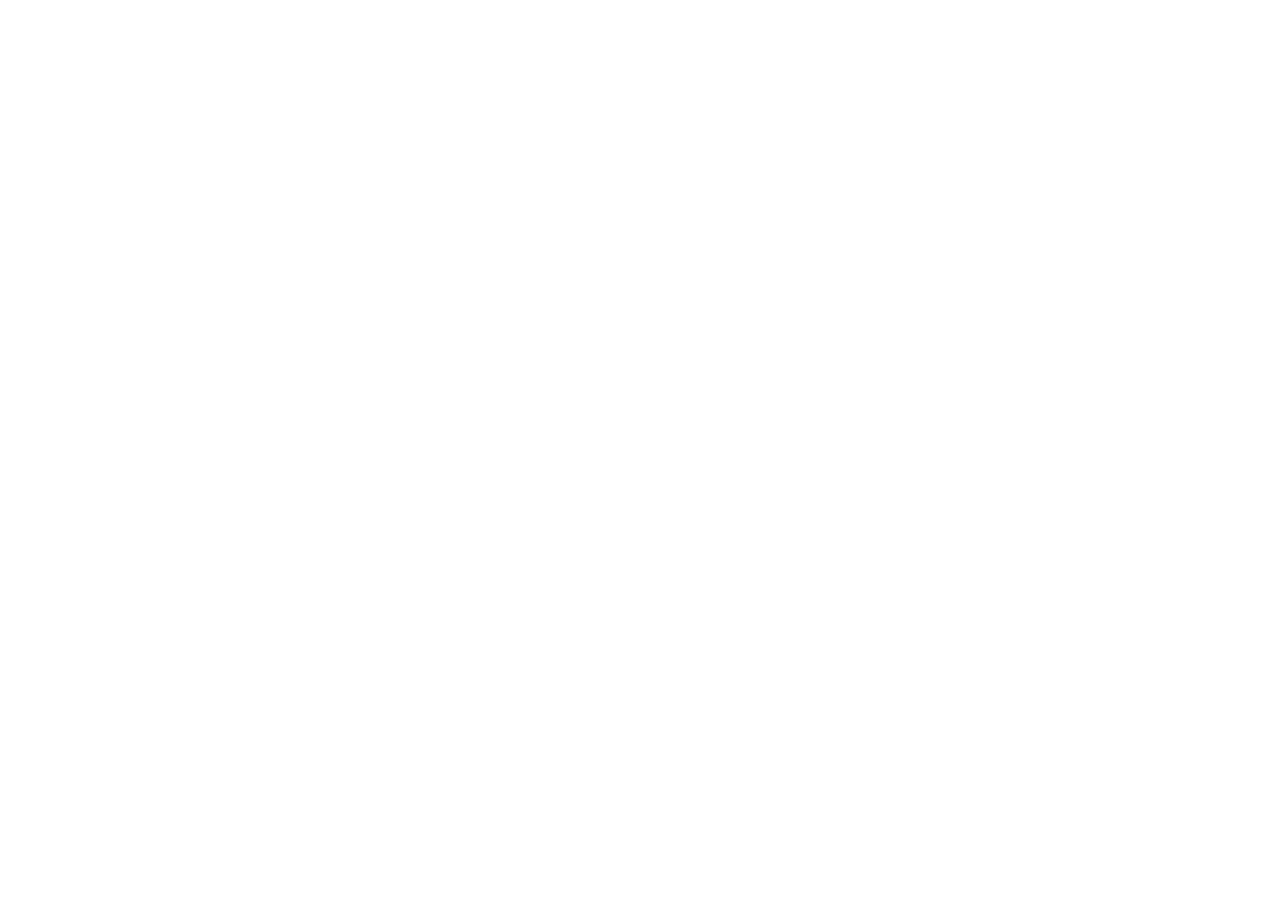
==== test/index.html @ 3d01b083 "Add Vue3" ====
<!DOCTYPE html>
<html lang="en">
  <head>
    <meta charset="UTF-8">
    <link rel="icon" href="/favicon.ico">
    <meta name="viewport" content="width=device-width, initial-scale=1.0">
    <title>Vite App</title>
    <script type="module" crossorigin src="/assets/index-cd1acc06.js"></script>
    <link rel="stylesheet" href="/assets/index-efcb3133.css">
  </head>
  <body>
    <div id="app"></div>
    
  </body>
</html>
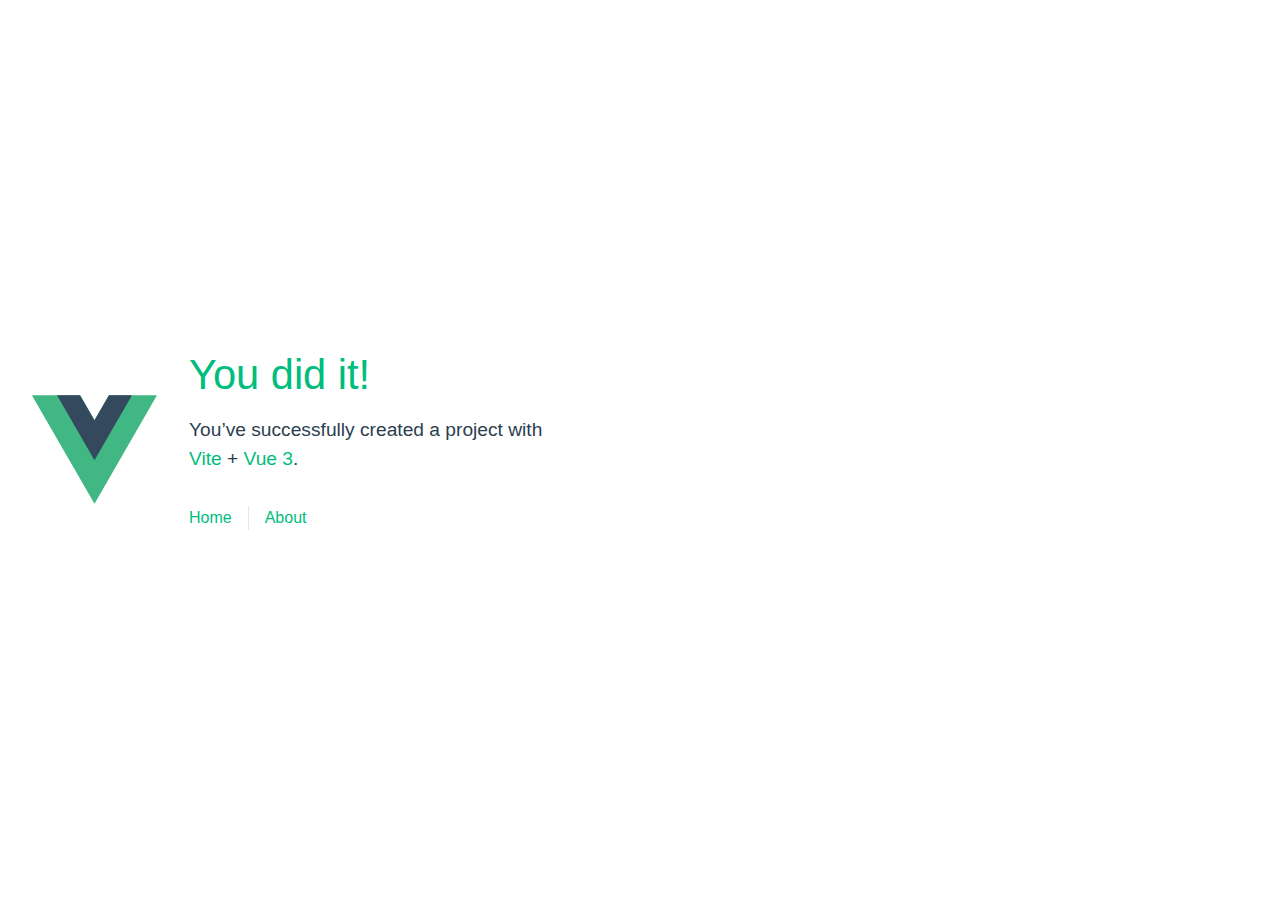
==== commit 59f89bb9: "Update" ====
--- a/test/index.html
+++ b/test/index.html
@@ -2,11 +2,11 @@
 <html lang="en">
   <head>
     <meta charset="UTF-8">
-    <link rel="icon" href="/favicon.ico">
+    <link rel="icon" href="./favicon.ico">
     <meta name="viewport" content="width=device-width, initial-scale=1.0">
     <title>Vite App</title>
-    <script type="module" crossorigin src="/assets/index-cd1acc06.js"></script>
-    <link rel="stylesheet" href="/assets/index-efcb3133.css">
+    <script type="module" crossorigin src="./assets/index-65cb8e33.js"></script>
+    <link rel="stylesheet" href="./assets/index-efcb3133.css">
   </head>
   <body>
     <div id="app"></div>
--- a/test/assets/index-efcb3133.css
+++ b/test/assets/index-efcb3133.css
@@ -0,0 +1 @@
+:root{--vt-c-white: #ffffff;--vt-c-white-soft: #f8f8f8;--vt-c-white-mute: #f2f2f2;--vt-c-black: #181818;--vt-c-black-soft: #222222;--vt-c-black-mute: #282828;--vt-c-indigo: #2c3e50;--vt-c-divider-light-1: rgba(60, 60, 60, .29);--vt-c-divider-light-2: rgba(60, 60, 60, .12);--vt-c-divider-dark-1: rgba(84, 84, 84, .65);--vt-c-divider-dark-2: rgba(84, 84, 84, .48);--vt-c-text-light-1: var(--vt-c-indigo);--vt-c-text-light-2: rgba(60, 60, 60, .66);--vt-c-text-dark-1: var(--vt-c-white);--vt-c-text-dark-2: rgba(235, 235, 235, .64)}:root{--color-background: var(--vt-c-white);--color-background-soft: var(--vt-c-white-soft);--color-background-mute: var(--vt-c-white-mute);--color-border: var(--vt-c-divider-light-2);--color-border-hover: var(--vt-c-divider-light-1);--color-heading: var(--vt-c-text-light-1);--color-text: var(--vt-c-text-light-1);--section-gap: 160px}@media (prefers-color-scheme: dark){:root{--color-background: var(--vt-c-black);--color-background-soft: var(--vt-c-black-soft);--color-background-mute: var(--vt-c-black-mute);--color-border: var(--vt-c-divider-dark-2);--color-border-hover: var(--vt-c-divider-dark-1);--color-heading: var(--vt-c-text-dark-1);--color-text: var(--vt-c-text-dark-2)}}*,*:before,*:after{box-sizing:border-box;margin:0;font-weight:400}body{min-height:100vh;color:var(--color-text);background:var(--color-background);transition:color .5s,background-color .5s;line-height:1.6;font-family:Inter,-apple-system,BlinkMacSystemFont,Segoe UI,Roboto,Oxygen,Ubuntu,Cantarell,Fira Sans,Droid Sans,Helvetica Neue,sans-serif;font-size:15px;text-rendering:optimizeLegibility;-webkit-font-smoothing:antialiased;-moz-osx-font-smoothing:grayscale}#app{max-width:1280px;margin:0 auto;padding:2rem;font-weight:400}a,.green{text-decoration:none;color:#00bd7e;transition:.4s}@media (hover: hover){a:hover{background-color:#00bd7e33}}@media (min-width: 1024px){body{display:flex;place-items:center}#app{display:grid;grid-template-columns:1fr 1fr;padding:0 2rem}}h1[data-v-531db362]{font-weight:500;font-size:2.6rem;position:relative;top:-10px}h3[data-v-531db362]{font-size:1.2rem}.greetings h1[data-v-531db362],.greetings h3[data-v-531db362]{text-align:center}@media (min-width: 1024px){.greetings h1[data-v-531db362],.greetings h3[data-v-531db362]{text-align:left}}header[data-v-fc484609]{line-height:1.5;max-height:100vh}.logo[data-v-fc484609]{display:block;margin:0 auto 2rem}nav[data-v-fc484609]{width:100%;font-size:12px;text-align:center;margin-top:2rem}nav a.router-link-exact-active[data-v-fc484609]{color:var(--color-text)}nav a.router-link-exact-active[data-v-fc484609]:hover{background-color:transparent}nav a[data-v-fc484609]{display:inline-block;padding:0 1rem;border-left:1px solid var(--color-border)}nav a[data-v-fc484609]:first-of-type{border:0}@media (min-width: 1024px){header[data-v-fc484609]{display:flex;place-items:center;padding-right:calc(var(--section-gap) / 2)}.logo[data-v-fc484609]{margin:0 2rem 0 0}header .wrapper[data-v-fc484609]{display:flex;place-items:flex-start;flex-wrap:wrap}nav[data-v-fc484609]{text-align:left;margin-left:-1rem;font-size:1rem;padding:1rem 0;margin-top:1rem}}.item[data-v-40a5c0e5]{margin-top:2rem;display:flex;position:relative}.details[data-v-40a5c0e5]{flex:1;margin-left:1rem}i[data-v-40a5c0e5]{display:flex;place-items:center;place-content:center;width:32px;height:32px;color:var(--color-text)}h3[data-v-40a5c0e5]{font-size:1.2rem;font-weight:500;margin-bottom:.4rem;color:var(--color-heading)}@media (min-width: 1024px){.item[data-v-40a5c0e5]{margin-top:0;padding:.4rem 0 1rem calc(var(--section-gap) / 2)}i[data-v-40a5c0e5]{top:calc(50% - 25px);left:-26px;position:absolute;border:1px solid var(--color-border);background:var(--color-background);border-radius:8px;width:50px;height:50px}.item[data-v-40a5c0e5]:before{content:" ";border-left:1px solid var(--color-border);position:absolute;left:0;bottom:calc(50% + 25px);height:calc(50% - 25px)}.item[data-v-40a5c0e5]:after{content:" ";border-left:1px solid var(--color-border);position:absolute;left:0;top:calc(50% + 25px);height:calc(50% - 25px)}.item[data-v-40a5c0e5]:first-of-type:before{display:none}.item[data-v-40a5c0e5]:last-of-type:after{display:none}}
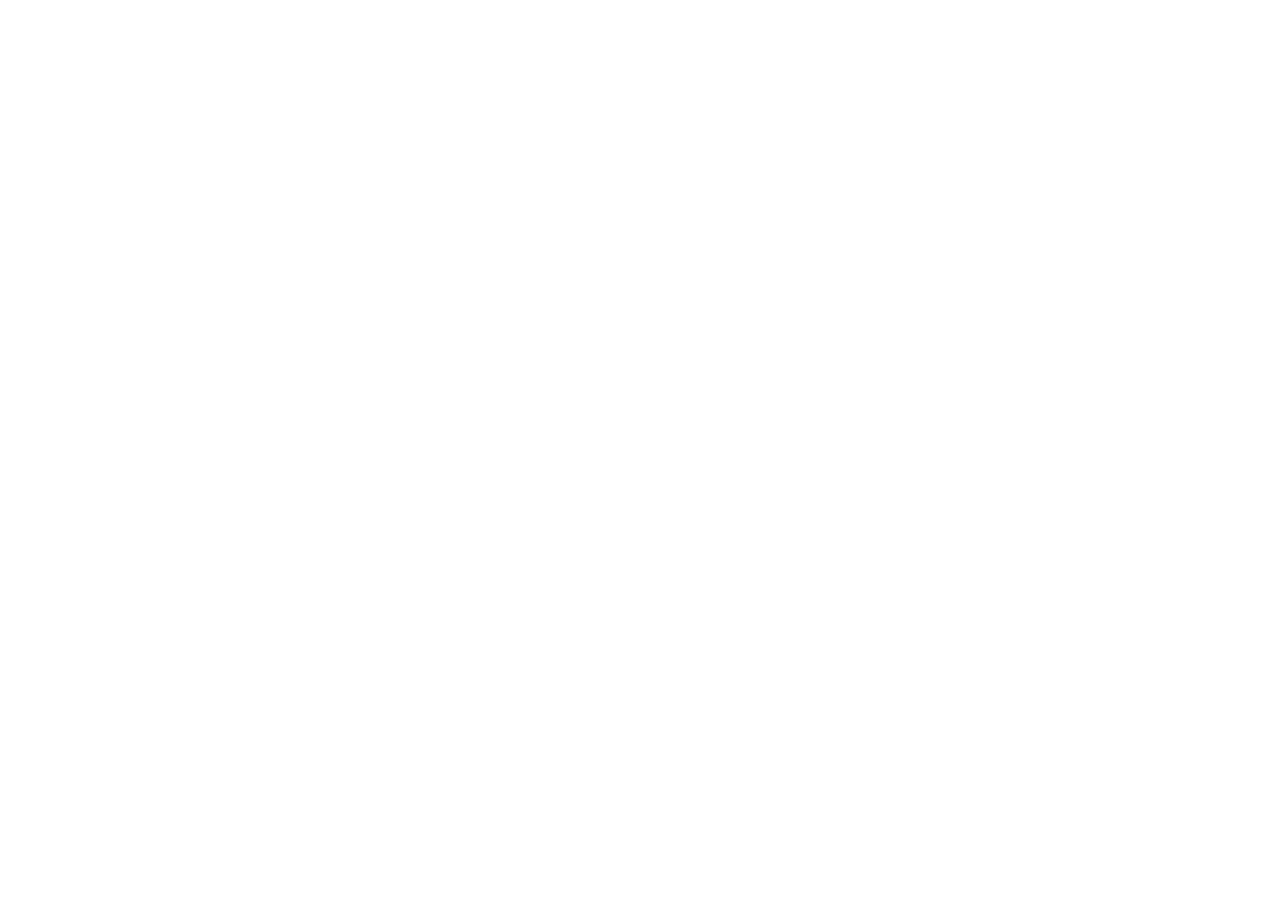
==== commit 100a339c: "update" ====
--- a/test/index.html
+++ b/test/index.html
@@ -2,11 +2,11 @@
 <html lang="en">
   <head>
     <meta charset="UTF-8">
-    <link rel="icon" href="./favicon.ico">
+    <link rel="icon" href="/terry0117.github.io/favicon.ico">
     <meta name="viewport" content="width=device-width, initial-scale=1.0">
     <title>Vite App</title>
-    <script type="module" crossorigin src="./assets/index-65cb8e33.js"></script>
-    <link rel="stylesheet" href="./assets/index-efcb3133.css">
+    <script type="module" crossorigin src="/terry0117.github.io/assets/index-e98ac919.js"></script>
+    <link rel="stylesheet" href="/terry0117.github.io/assets/index-efcb3133.css">
   </head>
   <body>
     <div id="app"></div>
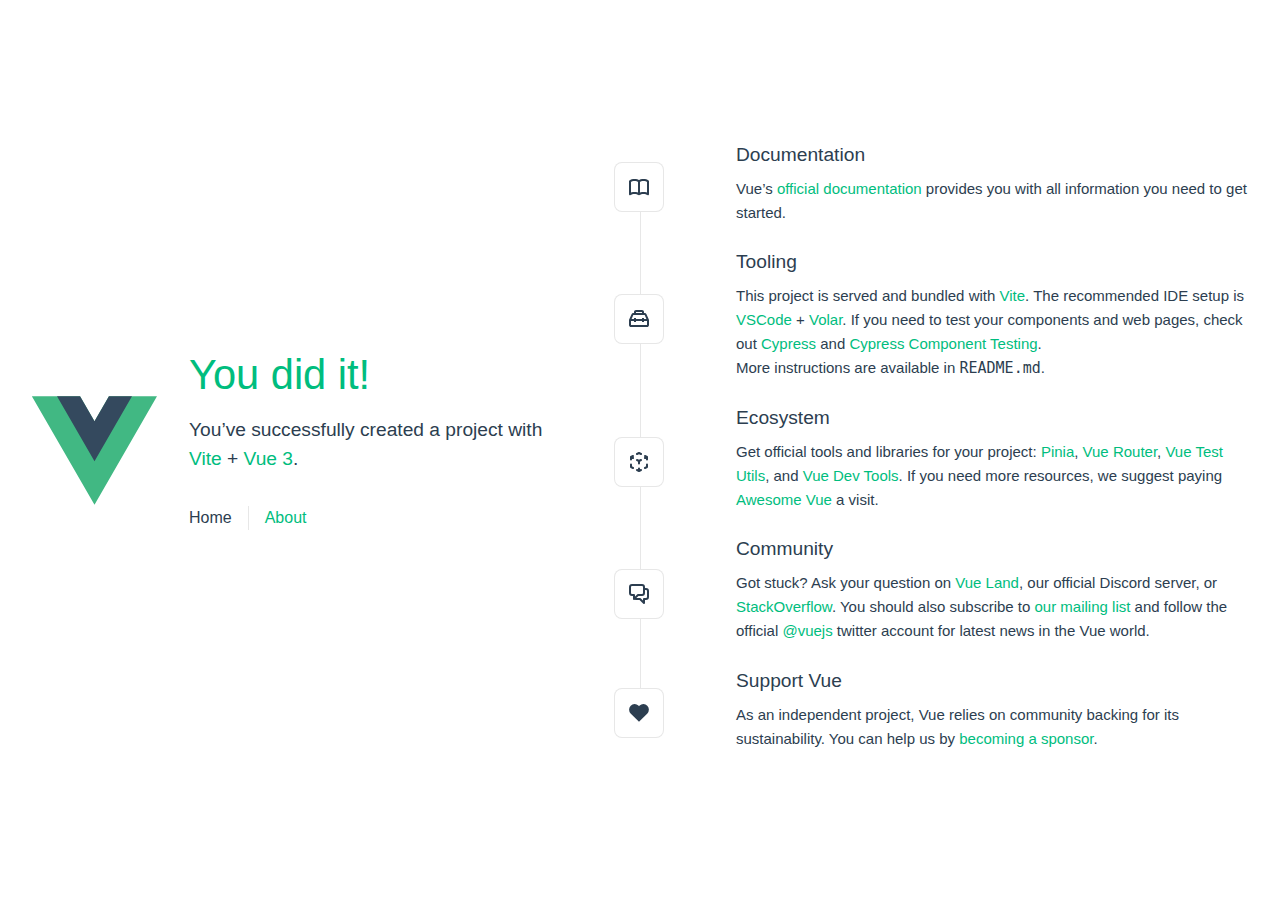
==== commit 4e7032b5: "update" ====
--- a/test/index.html
+++ b/test/index.html
@@ -2,11 +2,11 @@
 <html lang="en">
   <head>
     <meta charset="UTF-8">
-    <link rel="icon" href="/terry0117.github.io/favicon.ico">
+    <link rel="icon" href="./favicon.ico">
     <meta name="viewport" content="width=device-width, initial-scale=1.0">
     <title>Vite App</title>
-    <script type="module" crossorigin src="/terry0117.github.io/assets/index-e98ac919.js"></script>
-    <link rel="stylesheet" href="/terry0117.github.io/assets/index-efcb3133.css">
+    <script type="module" crossorigin src="./assets/index-6b67d413.js"></script>
+    <link rel="stylesheet" href="./assets/index-efcb3133.css">
   </head>
   <body>
     <div id="app"></div>
--- a/test/assets/index-efcb3133.css
+++ b/test/assets/index-efcb3133.css
@@ -0,0 +1 @@
+:root{--vt-c-white: #ffffff;--vt-c-white-soft: #f8f8f8;--vt-c-white-mute: #f2f2f2;--vt-c-black: #181818;--vt-c-black-soft: #222222;--vt-c-black-mute: #282828;--vt-c-indigo: #2c3e50;--vt-c-divider-light-1: rgba(60, 60, 60, .29);--vt-c-divider-light-2: rgba(60, 60, 60, .12);--vt-c-divider-dark-1: rgba(84, 84, 84, .65);--vt-c-divider-dark-2: rgba(84, 84, 84, .48);--vt-c-text-light-1: var(--vt-c-indigo);--vt-c-text-light-2: rgba(60, 60, 60, .66);--vt-c-text-dark-1: var(--vt-c-white);--vt-c-text-dark-2: rgba(235, 235, 235, .64)}:root{--color-background: var(--vt-c-white);--color-background-soft: var(--vt-c-white-soft);--color-background-mute: var(--vt-c-white-mute);--color-border: var(--vt-c-divider-light-2);--color-border-hover: var(--vt-c-divider-light-1);--color-heading: var(--vt-c-text-light-1);--color-text: var(--vt-c-text-light-1);--section-gap: 160px}@media (prefers-color-scheme: dark){:root{--color-background: var(--vt-c-black);--color-background-soft: var(--vt-c-black-soft);--color-background-mute: var(--vt-c-black-mute);--color-border: var(--vt-c-divider-dark-2);--color-border-hover: var(--vt-c-divider-dark-1);--color-heading: var(--vt-c-text-dark-1);--color-text: var(--vt-c-text-dark-2)}}*,*:before,*:after{box-sizing:border-box;margin:0;font-weight:400}body{min-height:100vh;color:var(--color-text);background:var(--color-background);transition:color .5s,background-color .5s;line-height:1.6;font-family:Inter,-apple-system,BlinkMacSystemFont,Segoe UI,Roboto,Oxygen,Ubuntu,Cantarell,Fira Sans,Droid Sans,Helvetica Neue,sans-serif;font-size:15px;text-rendering:optimizeLegibility;-webkit-font-smoothing:antialiased;-moz-osx-font-smoothing:grayscale}#app{max-width:1280px;margin:0 auto;padding:2rem;font-weight:400}a,.green{text-decoration:none;color:#00bd7e;transition:.4s}@media (hover: hover){a:hover{background-color:#00bd7e33}}@media (min-width: 1024px){body{display:flex;place-items:center}#app{display:grid;grid-template-columns:1fr 1fr;padding:0 2rem}}h1[data-v-531db362]{font-weight:500;font-size:2.6rem;position:relative;top:-10px}h3[data-v-531db362]{font-size:1.2rem}.greetings h1[data-v-531db362],.greetings h3[data-v-531db362]{text-align:center}@media (min-width: 1024px){.greetings h1[data-v-531db362],.greetings h3[data-v-531db362]{text-align:left}}header[data-v-fc484609]{line-height:1.5;max-height:100vh}.logo[data-v-fc484609]{display:block;margin:0 auto 2rem}nav[data-v-fc484609]{width:100%;font-size:12px;text-align:center;margin-top:2rem}nav a.router-link-exact-active[data-v-fc484609]{color:var(--color-text)}nav a.router-link-exact-active[data-v-fc484609]:hover{background-color:transparent}nav a[data-v-fc484609]{display:inline-block;padding:0 1rem;border-left:1px solid var(--color-border)}nav a[data-v-fc484609]:first-of-type{border:0}@media (min-width: 1024px){header[data-v-fc484609]{display:flex;place-items:center;padding-right:calc(var(--section-gap) / 2)}.logo[data-v-fc484609]{margin:0 2rem 0 0}header .wrapper[data-v-fc484609]{display:flex;place-items:flex-start;flex-wrap:wrap}nav[data-v-fc484609]{text-align:left;margin-left:-1rem;font-size:1rem;padding:1rem 0;margin-top:1rem}}.item[data-v-40a5c0e5]{margin-top:2rem;display:flex;position:relative}.details[data-v-40a5c0e5]{flex:1;margin-left:1rem}i[data-v-40a5c0e5]{display:flex;place-items:center;place-content:center;width:32px;height:32px;color:var(--color-text)}h3[data-v-40a5c0e5]{font-size:1.2rem;font-weight:500;margin-bottom:.4rem;color:var(--color-heading)}@media (min-width: 1024px){.item[data-v-40a5c0e5]{margin-top:0;padding:.4rem 0 1rem calc(var(--section-gap) / 2)}i[data-v-40a5c0e5]{top:calc(50% - 25px);left:-26px;position:absolute;border:1px solid var(--color-border);background:var(--color-background);border-radius:8px;width:50px;height:50px}.item[data-v-40a5c0e5]:before{content:" ";border-left:1px solid var(--color-border);position:absolute;left:0;bottom:calc(50% + 25px);height:calc(50% - 25px)}.item[data-v-40a5c0e5]:after{content:" ";border-left:1px solid var(--color-border);position:absolute;left:0;top:calc(50% + 25px);height:calc(50% - 25px)}.item[data-v-40a5c0e5]:first-of-type:before{display:none}.item[data-v-40a5c0e5]:last-of-type:after{display:none}}
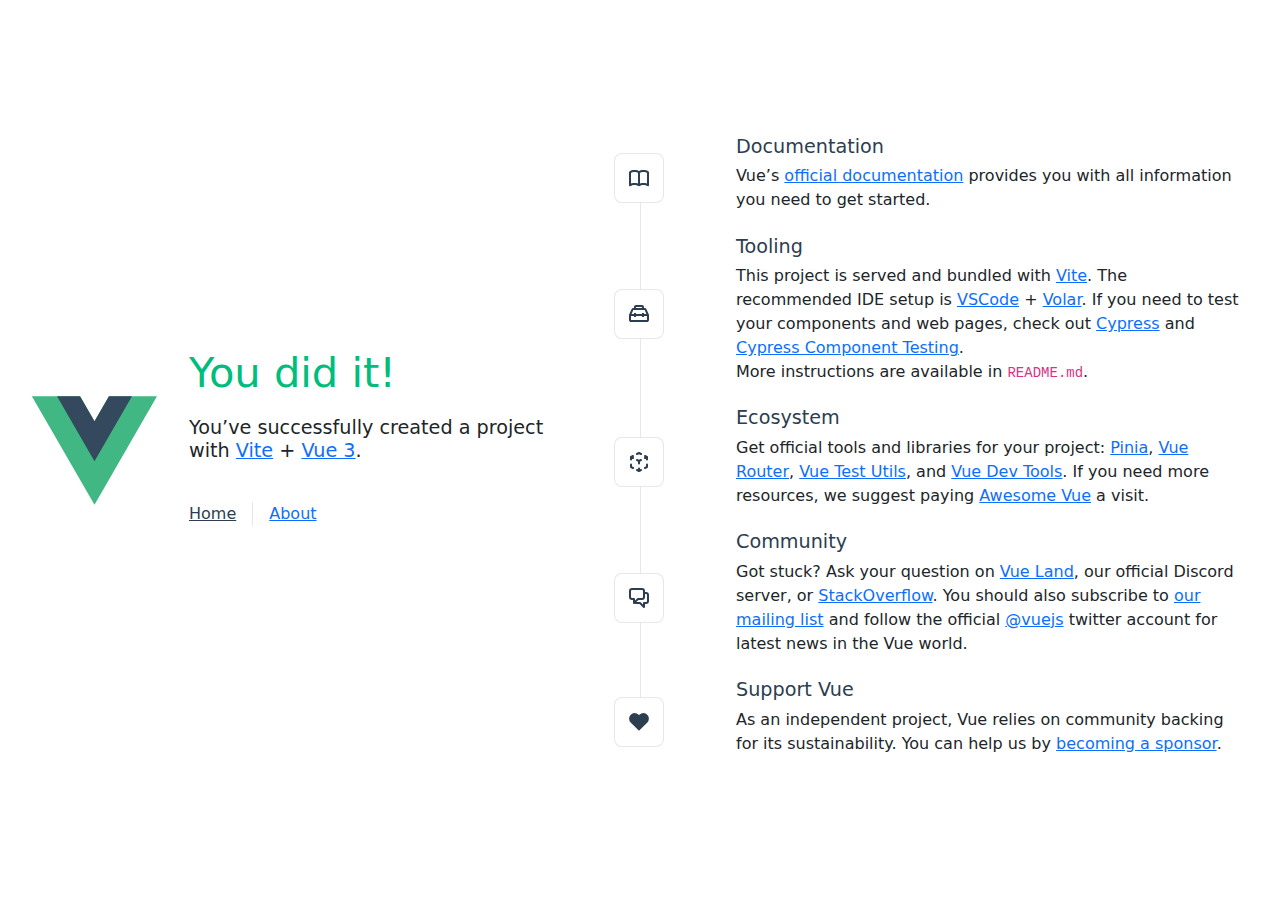
==== commit eb9d2efe: "Update" ====
--- a/test/index.html
+++ b/test/index.html
@@ -5,8 +5,8 @@
     <link rel="icon" href="./favicon.ico">
     <meta name="viewport" content="width=device-width, initial-scale=1.0">
     <title>Vite App</title>
-    <script type="module" crossorigin src="./assets/index-6b67d413.js"></script>
-    <link rel="stylesheet" href="./assets/index-efcb3133.css">
+    <script type="module" crossorigin src="./assets/index-20b53607.js"></script>
+    <link rel="stylesheet" href="./assets/index-6a16c5bd.css">
   </head>
   <body>
     <div id="app"></div>
--- a/test/assets/index-6a16c5bd.css
+++ b/test/assets/index-6a16c5bd.css
@@ -0,0 +1,5 @@
+@charset "UTF-8";:root{--vt-c-white: #ffffff;--vt-c-white-soft: #f8f8f8;--vt-c-white-mute: #f2f2f2;--vt-c-black: #181818;--vt-c-black-soft: #222222;--vt-c-black-mute: #282828;--vt-c-indigo: #2c3e50;--vt-c-divider-light-1: rgba(60, 60, 60, .29);--vt-c-divider-light-2: rgba(60, 60, 60, .12);--vt-c-divider-dark-1: rgba(84, 84, 84, .65);--vt-c-divider-dark-2: rgba(84, 84, 84, .48);--vt-c-text-light-1: var(--vt-c-indigo);--vt-c-text-light-2: rgba(60, 60, 60, .66);--vt-c-text-dark-1: var(--vt-c-white);--vt-c-text-dark-2: rgba(235, 235, 235, .64)}:root{--color-background: var(--vt-c-white);--color-background-soft: var(--vt-c-white-soft);--color-background-mute: var(--vt-c-white-mute);--color-border: var(--vt-c-divider-light-2);--color-border-hover: var(--vt-c-divider-light-1);--color-heading: var(--vt-c-text-light-1);--color-text: var(--vt-c-text-light-1);--section-gap: 160px}@media (prefers-color-scheme: dark){:root{--color-background: var(--vt-c-black);--color-background-soft: var(--vt-c-black-soft);--color-background-mute: var(--vt-c-black-mute);--color-border: var(--vt-c-divider-dark-2);--color-border-hover: var(--vt-c-divider-dark-1);--color-heading: var(--vt-c-text-dark-1);--color-text: var(--vt-c-text-dark-2)}}*,*:before,*:after{box-sizing:border-box;margin:0;font-weight:400}body{min-height:100vh;color:var(--color-text);background:var(--color-background);transition:color .5s,background-color .5s;line-height:1.6;font-family:Inter,-apple-system,BlinkMacSystemFont,Segoe UI,Roboto,Oxygen,Ubuntu,Cantarell,Fira Sans,Droid Sans,Helvetica Neue,sans-serif;font-size:15px;text-rendering:optimizeLegibility;-webkit-font-smoothing:antialiased;-moz-osx-font-smoothing:grayscale}#app{max-width:1280px;margin:0 auto;padding:2rem;font-weight:400}a,.green{text-decoration:none;color:#00bd7e;transition:.4s}@media (hover: hover){a:hover{background-color:#00bd7e33}}@media (min-width: 1024px){body{display:flex;place-items:center}#app{display:grid;grid-template-columns:1fr 1fr;padding:0 2rem}}h1[data-v-531db362]{font-weight:500;font-size:2.6rem;position:relative;top:-10px}h3[data-v-531db362]{font-size:1.2rem}.greetings h1[data-v-531db362],.greetings h3[data-v-531db362]{text-align:center}@media (min-width: 1024px){.greetings h1[data-v-531db362],.greetings h3[data-v-531db362]{text-align:left}}header[data-v-fc484609]{line-height:1.5;max-height:100vh}.logo[data-v-fc484609]{display:block;margin:0 auto 2rem}nav[data-v-fc484609]{width:100%;font-size:12px;text-align:center;margin-top:2rem}nav a.router-link-exact-active[data-v-fc484609]{color:var(--color-text)}nav a.router-link-exact-active[data-v-fc484609]:hover{background-color:transparent}nav a[data-v-fc484609]{display:inline-block;padding:0 1rem;border-left:1px solid var(--color-border)}nav a[data-v-fc484609]:first-of-type{border:0}@media (min-width: 1024px){header[data-v-fc484609]{display:flex;place-items:center;padding-right:calc(var(--section-gap) / 2)}.logo[data-v-fc484609]{margin:0 2rem 0 0}header .wrapper[data-v-fc484609]{display:flex;place-items:flex-start;flex-wrap:wrap}nav[data-v-fc484609]{text-align:left;margin-left:-1rem;font-size:1rem;padding:1rem 0;margin-top:1rem}}.item[data-v-40a5c0e5]{margin-top:2rem;display:flex;position:relative}.details[data-v-40a5c0e5]{flex:1;margin-left:1rem}i[data-v-40a5c0e5]{display:flex;place-items:center;place-content:center;width:32px;height:32px;color:var(--color-text)}h3[data-v-40a5c0e5]{font-size:1.2rem;font-weight:500;margin-bottom:.4rem;color:var(--color-heading)}@media (min-width: 1024px){.item[data-v-40a5c0e5]{margin-top:0;padding:.4rem 0 1rem calc(var(--section-gap) / 2)}i[data-v-40a5c0e5]{top:calc(50% - 25px);left:-26px;position:absolute;border:1px solid var(--color-border);background:var(--color-background);border-radius:8px;width:50px;height:50px}.item[data-v-40a5c0e5]:before{content:" ";border-left:1px solid var(--color-border);position:absolute;left:0;bottom:calc(50% + 25px);height:calc(50% - 25px)}.item[data-v-40a5c0e5]:after{content:" ";border-left:1px solid var(--color-border);position:absolute;left:0;top:calc(50% + 25px);height:calc(50% - 25px)}.item[data-v-40a5c0e5]:first-of-type:before{display:none}.item[data-v-40a5c0e5]:last-of-type:after{display:none}}/*!
+ * Bootstrap  v5.3.2 (https://getbootstrap.com/)
+ * Copyright 2011-2023 The Bootstrap Authors
+ * Licensed under MIT (https://github.com/twbs/bootstrap/blob/main/LICENSE)
+ */:root,[data-bs-theme=light]{--bs-blue:#0d6efd;--bs-indigo:#6610f2;--bs-purple:#6f42c1;--bs-pink:#d63384;--bs-red:#dc3545;--bs-orange:#fd7e14;--bs-yellow:#ffc107;--bs-green:#198754;--bs-teal:#20c997;--bs-cyan:#0dcaf0;--bs-black:#000;--bs-white:#fff;--bs-gray:#6c757d;--bs-gray-dark:#343a40;--bs-gray-100:#f8f9fa;--bs-gray-200:#e9ecef;--bs-gray-300:#dee2e6;--bs-gray-400:#ced4da;--bs-gray-500:#adb5bd;--bs-gray-600:#6c757d;--bs-gray-700:#495057;--bs-gray-800:#343a40;--bs-gray-900:#212529;--bs-primary:#0d6efd;--bs-secondary:#6c757d;--bs-success:#198754;--bs-info:#0dcaf0;--bs-warning:#ffc107;--bs-danger:#dc3545;--bs-light:#f8f9fa;--bs-dark:#212529;--bs-primary-rgb:13,110,253;--bs-secondary-rgb:108,117,125;--bs-success-rgb:25,135,84;--bs-info-rgb:13,202,240;--bs-warning-rgb:255,193,7;--bs-danger-rgb:220,53,69;--bs-light-rgb:248,249,250;--bs-dark-rgb:33,37,41;--bs-primary-text-emphasis:#052c65;--bs-secondary-text-emphasis:#2b2f32;--bs-success-text-emphasis:#0a3622;--bs-info-text-emphasis:#055160;--bs-warning-text-emphasis:#664d03;--bs-danger-text-emphasis:#58151c;--bs-light-text-emphasis:#495057;--bs-dark-text-emphasis:#495057;--bs-primary-bg-subtle:#cfe2ff;--bs-secondary-bg-subtle:#e2e3e5;--bs-success-bg-subtle:#d1e7dd;--bs-info-bg-subtle:#cff4fc;--bs-warning-bg-subtle:#fff3cd;--bs-danger-bg-subtle:#f8d7da;--bs-light-bg-subtle:#fcfcfd;--bs-dark-bg-subtle:#ced4da;--bs-primary-border-subtle:#9ec5fe;--bs-secondary-border-subtle:#c4c8cb;--bs-success-border-subtle:#a3cfbb;--bs-info-border-subtle:#9eeaf9;--bs-warning-border-subtle:#ffe69c;--bs-danger-border-subtle:#f1aeb5;--bs-light-border-subtle:#e9ecef;--bs-dark-border-subtle:#adb5bd;--bs-white-rgb:255,255,255;--bs-black-rgb:0,0,0;--bs-font-sans-serif:system-ui,-apple-system,"Segoe UI",Roboto,"Helvetica Neue","Noto Sans","Liberation Sans",Arial,sans-serif,"Apple Color Emoji","Segoe UI Emoji","Segoe UI Symbol","Noto Color Emoji";--bs-font-monospace:SFMono-Regular,Menlo,Monaco,Consolas,"Liberation Mono","Courier New",monospace;--bs-gradient:linear-gradient(180deg, rgba(255, 255, 255, .15), rgba(255, 255, 255, 0));--bs-body-font-family:var(--bs-font-sans-serif);--bs-body-font-size:1rem;--bs-body-font-weight:400;--bs-body-line-height:1.5;--bs-body-color:#212529;--bs-body-color-rgb:33,37,41;--bs-body-bg:#fff;--bs-body-bg-rgb:255,255,255;--bs-emphasis-color:#000;--bs-emphasis-color-rgb:0,0,0;--bs-secondary-color:rgba(33, 37, 41, .75);--bs-secondary-color-rgb:33,37,41;--bs-secondary-bg:#e9ecef;--bs-secondary-bg-rgb:233,236,239;--bs-tertiary-color:rgba(33, 37, 41, .5);--bs-tertiary-color-rgb:33,37,41;--bs-tertiary-bg:#f8f9fa;--bs-tertiary-bg-rgb:248,249,250;--bs-heading-color:inherit;--bs-link-color:#0d6efd;--bs-link-color-rgb:13,110,253;--bs-link-decoration:underline;--bs-link-hover-color:#0a58ca;--bs-link-hover-color-rgb:10,88,202;--bs-code-color:#d63384;--bs-highlight-color:#212529;--bs-highlight-bg:#fff3cd;--bs-border-width:1px;--bs-border-style:solid;--bs-border-color:#dee2e6;--bs-border-color-translucent:rgba(0, 0, 0, .175);--bs-border-radius:.375rem;--bs-border-radius-sm:.25rem;--bs-border-radius-lg:.5rem;--bs-border-radius-xl:1rem;--bs-border-radius-xxl:2rem;--bs-border-radius-2xl:var(--bs-border-radius-xxl);--bs-border-radius-pill:50rem;--bs-box-shadow:0 .5rem 1rem rgba(0, 0, 0, .15);--bs-box-shadow-sm:0 .125rem .25rem rgba(0, 0, 0, .075);--bs-box-shadow-lg:0 1rem 3rem rgba(0, 0, 0, .175);--bs-box-shadow-inset:inset 0 1px 2px rgba(0, 0, 0, .075);--bs-focus-ring-width:.25rem;--bs-focus-ring-opacity:.25;--bs-focus-ring-color:rgba(13, 110, 253, .25);--bs-form-valid-color:#198754;--bs-form-valid-border-color:#198754;--bs-form-invalid-color:#dc3545;--bs-form-invalid-border-color:#dc3545}[data-bs-theme=dark]{color-scheme:dark;--bs-body-color:#dee2e6;--bs-body-color-rgb:222,226,230;--bs-body-bg:#212529;--bs-body-bg-rgb:33,37,41;--bs-emphasis-color:#fff;--bs-emphasis-color-rgb:255,255,255;--bs-secondary-color:rgba(222, 226, 230, .75);--bs-secondary-color-rgb:222,226,230;--bs-secondary-bg:#343a40;--bs-secondary-bg-rgb:52,58,64;--bs-tertiary-color:rgba(222, 226, 230, .5);--bs-tertiary-color-rgb:222,226,230;--bs-tertiary-bg:#2b3035;--bs-tertiary-bg-rgb:43,48,53;--bs-primary-text-emphasis:#6ea8fe;--bs-secondary-text-emphasis:#a7acb1;--bs-success-text-emphasis:#75b798;--bs-info-text-emphasis:#6edff6;--bs-warning-text-emphasis:#ffda6a;--bs-danger-text-emphasis:#ea868f;--bs-light-text-emphasis:#f8f9fa;--bs-dark-text-emphasis:#dee2e6;--bs-primary-bg-subtle:#031633;--bs-secondary-bg-subtle:#161719;--bs-success-bg-subtle:#051b11;--bs-info-bg-subtle:#032830;--bs-warning-bg-subtle:#332701;--bs-danger-bg-subtle:#2c0b0e;--bs-light-bg-subtle:#343a40;--bs-dark-bg-subtle:#1a1d20;--bs-primary-border-subtle:#084298;--bs-secondary-border-subtle:#41464b;--bs-success-border-subtle:#0f5132;--bs-info-border-subtle:#087990;--bs-warning-border-subtle:#997404;--bs-danger-border-subtle:#842029;--bs-light-border-subtle:#495057;--bs-dark-border-subtle:#343a40;--bs-heading-color:inherit;--bs-link-color:#6ea8fe;--bs-link-hover-color:#8bb9fe;--bs-link-color-rgb:110,168,254;--bs-link-hover-color-rgb:139,185,254;--bs-code-color:#e685b5;--bs-highlight-color:#dee2e6;--bs-highlight-bg:#664d03;--bs-border-color:#495057;--bs-border-color-translucent:rgba(255, 255, 255, .15);--bs-form-valid-color:#75b798;--bs-form-valid-border-color:#75b798;--bs-form-invalid-color:#ea868f;--bs-form-invalid-border-color:#ea868f}*,:after,:before{box-sizing:border-box}@media (prefers-reduced-motion:no-preference){:root{scroll-behavior:smooth}}body{margin:0;font-family:var(--bs-body-font-family);font-size:var(--bs-body-font-size);font-weight:var(--bs-body-font-weight);line-height:var(--bs-body-line-height);color:var(--bs-body-color);text-align:var(--bs-body-text-align);background-color:var(--bs-body-bg);-webkit-text-size-adjust:100%;-webkit-tap-highlight-color:transparent}hr{margin:1rem 0;color:inherit;border:0;border-top:var(--bs-border-width) solid;opacity:.25}.h1,.h2,.h3,.h4,.h5,.h6,h1,h2,h3,h4,h5,h6{margin-top:0;margin-bottom:.5rem;font-weight:500;line-height:1.2;color:var(--bs-heading-color)}.h1,h1{font-size:calc(1.375rem + 1.5vw)}@media (min-width:1200px){.h1,h1{font-size:2.5rem}}.h2,h2{font-size:calc(1.325rem + .9vw)}@media (min-width:1200px){.h2,h2{font-size:2rem}}.h3,h3{font-size:calc(1.3rem + .6vw)}@media (min-width:1200px){.h3,h3{font-size:1.75rem}}.h4,h4{font-size:calc(1.275rem + .3vw)}@media (min-width:1200px){.h4,h4{font-size:1.5rem}}.h5,h5{font-size:1.25rem}.h6,h6{font-size:1rem}p{margin-top:0;margin-bottom:1rem}abbr[title]{-webkit-text-decoration:underline dotted;text-decoration:underline dotted;cursor:help;-webkit-text-decoration-skip-ink:none;text-decoration-skip-ink:none}address{margin-bottom:1rem;font-style:normal;line-height:inherit}ol,ul{padding-left:2rem}dl,ol,ul{margin-top:0;margin-bottom:1rem}ol ol,ol ul,ul ol,ul ul{margin-bottom:0}dt{font-weight:700}dd{margin-bottom:.5rem;margin-left:0}blockquote{margin:0 0 1rem}b,strong{font-weight:bolder}.small,small{font-size:.875em}.mark,mark{padding:.1875em;color:var(--bs-highlight-color);background-color:var(--bs-highlight-bg)}sub,sup{position:relative;font-size:.75em;line-height:0;vertical-align:baseline}sub{bottom:-.25em}sup{top:-.5em}a{color:rgba(var(--bs-link-color-rgb),var(--bs-link-opacity,1));text-decoration:underline}a:hover{--bs-link-color-rgb:var(--bs-link-hover-color-rgb)}a:not([href]):not([class]),a:not([href]):not([class]):hover{color:inherit;text-decoration:none}code,kbd,pre,samp{font-family:var(--bs-font-monospace);font-size:1em}pre{display:block;margin-top:0;margin-bottom:1rem;overflow:auto;font-size:.875em}pre code{font-size:inherit;color:inherit;word-break:normal}code{font-size:.875em;color:var(--bs-code-color);word-wrap:break-word}a>code{color:inherit}kbd{padding:.1875rem .375rem;font-size:.875em;color:var(--bs-body-bg);background-color:var(--bs-body-color);border-radius:.25rem}kbd kbd{padding:0;font-size:1em}figure{margin:0 0 1rem}img,svg{vertical-align:middle}table{caption-side:bottom;border-collapse:collapse}caption{padding-top:.5rem;padding-bottom:.5rem;color:var(--bs-secondary-color);text-align:left}th{text-align:inherit;text-align:-webkit-match-parent}tbody,td,tfoot,th,thead,tr{border-color:inherit;border-style:solid;border-width:0}label{display:inline-block}button{border-radius:0}button:focus:not(:focus-visible){outline:0}button,input,optgroup,select,textarea{margin:0;font-family:inherit;font-size:inherit;line-height:inherit}button,select{text-transform:none}[role=button]{cursor:pointer}select{word-wrap:normal}select:disabled{opacity:1}[list]:not([type=date]):not([type=datetime-local]):not([type=month]):not([type=week]):not([type=time])::-webkit-calendar-picker-indicator{display:none!important}[type=button],[type=reset],[type=submit],button{-webkit-appearance:button}[type=button]:not(:disabled),[type=reset]:not(:disabled),[type=submit]:not(:disabled),button:not(:disabled){cursor:pointer}::-moz-focus-inner{padding:0;border-style:none}textarea{resize:vertical}fieldset{min-width:0;padding:0;margin:0;border:0}legend{float:left;width:100%;padding:0;margin-bottom:.5rem;font-size:calc(1.275rem + .3vw);line-height:inherit}@media (min-width:1200px){legend{font-size:1.5rem}}legend+*{clear:left}::-webkit-datetime-edit-day-field,::-webkit-datetime-edit-fields-wrapper,::-webkit-datetime-edit-hour-field,::-webkit-datetime-edit-minute,::-webkit-datetime-edit-month-field,::-webkit-datetime-edit-text,::-webkit-datetime-edit-year-field{padding:0}::-webkit-inner-spin-button{height:auto}[type=search]{-webkit-appearance:textfield;outline-offset:-2px}::-webkit-search-decoration{-webkit-appearance:none}::-webkit-color-swatch-wrapper{padding:0}::-webkit-file-upload-button{font:inherit;-webkit-appearance:button}::file-selector-button{font:inherit;-webkit-appearance:button}output{display:inline-block}iframe{border:0}summary{display:list-item;cursor:pointer}progress{vertical-align:baseline}[hidden]{display:none!important}.lead{font-size:1.25rem;font-weight:300}.display-1{font-size:calc(1.625rem + 4.5vw);font-weight:300;line-height:1.2}@media (min-width:1200px){.display-1{font-size:5rem}}.display-2{font-size:calc(1.575rem + 3.9vw);font-weight:300;line-height:1.2}@media (min-width:1200px){.display-2{font-size:4.5rem}}.display-3{font-size:calc(1.525rem + 3.3vw);font-weight:300;line-height:1.2}@media (min-width:1200px){.display-3{font-size:4rem}}.display-4{font-size:calc(1.475rem + 2.7vw);font-weight:300;line-height:1.2}@media (min-width:1200px){.display-4{font-size:3.5rem}}.display-5{font-size:calc(1.425rem + 2.1vw);font-weight:300;line-height:1.2}@media (min-width:1200px){.display-5{font-size:3rem}}.display-6{font-size:calc(1.375rem + 1.5vw);font-weight:300;line-height:1.2}@media (min-width:1200px){.display-6{font-size:2.5rem}}.list-unstyled,.list-inline{padding-left:0;list-style:none}.list-inline-item{display:inline-block}.list-inline-item:not(:last-child){margin-right:.5rem}.initialism{font-size:.875em;text-transform:uppercase}.blockquote{margin-bottom:1rem;font-size:1.25rem}.blockquote>:last-child{margin-bottom:0}.blockquote-footer{margin-top:-1rem;margin-bottom:1rem;font-size:.875em;color:#6c757d}.blockquote-footer:before{content:"— "}.img-fluid{max-width:100%;height:auto}.img-thumbnail{padding:.25rem;background-color:var(--bs-body-bg);border:var(--bs-border-width) solid var(--bs-border-color);border-radius:var(--bs-border-radius);max-width:100%;height:auto}.figure{display:inline-block}.figure-img{margin-bottom:.5rem;line-height:1}.figure-caption{font-size:.875em;color:var(--bs-secondary-color)}.container,.container-fluid,.container-lg,.container-md,.container-sm,.container-xl,.container-xxl{--bs-gutter-x:1.5rem;--bs-gutter-y:0;width:100%;padding-right:calc(var(--bs-gutter-x) * .5);padding-left:calc(var(--bs-gutter-x) * .5);margin-right:auto;margin-left:auto}@media (min-width:576px){.container,.container-sm{max-width:540px}}@media (min-width:768px){.container,.container-md,.container-sm{max-width:720px}}@media (min-width:992px){.container,.container-lg,.container-md,.container-sm{max-width:960px}}@media (min-width:1200px){.container,.container-lg,.container-md,.container-sm,.container-xl{max-width:1140px}}@media (min-width:1400px){.container,.container-lg,.container-md,.container-sm,.container-xl,.container-xxl{max-width:1320px}}:root{--bs-breakpoint-xs:0;--bs-breakpoint-sm:576px;--bs-breakpoint-md:768px;--bs-breakpoint-lg:992px;--bs-breakpoint-xl:1200px;--bs-breakpoint-xxl:1400px}.row{--bs-gutter-x:1.5rem;--bs-gutter-y:0;display:flex;flex-wrap:wrap;margin-top:calc(-1 * var(--bs-gutter-y));margin-right:calc(-.5 * var(--bs-gutter-x));margin-left:calc(-.5 * var(--bs-gutter-x))}.row>*{flex-shrink:0;width:100%;max-width:100%;padding-right:calc(var(--bs-gutter-x) * .5);padding-left:calc(var(--bs-gutter-x) * .5);margin-top:var(--bs-gutter-y)}.col{flex:1 0 0%}.row-cols-auto>*{flex:0 0 auto;width:auto}.row-cols-1>*{flex:0 0 auto;width:100%}.row-cols-2>*{flex:0 0 auto;width:50%}.row-cols-3>*{flex:0 0 auto;width:33.33333333%}.row-cols-4>*{flex:0 0 auto;width:25%}.row-cols-5>*{flex:0 0 auto;width:20%}.row-cols-6>*{flex:0 0 auto;width:16.66666667%}.col-auto{flex:0 0 auto;width:auto}.col-1{flex:0 0 auto;width:8.33333333%}.col-2{flex:0 0 auto;width:16.66666667%}.col-3{flex:0 0 auto;width:25%}.col-4{flex:0 0 auto;width:33.33333333%}.col-5{flex:0 0 auto;width:41.66666667%}.col-6{flex:0 0 auto;width:50%}.col-7{flex:0 0 auto;width:58.33333333%}.col-8{flex:0 0 auto;width:66.66666667%}.col-9{flex:0 0 auto;width:75%}.col-10{flex:0 0 auto;width:83.33333333%}.col-11{flex:0 0 auto;width:91.66666667%}.col-12{flex:0 0 auto;width:100%}.offset-1{margin-left:8.33333333%}.offset-2{margin-left:16.66666667%}.offset-3{margin-left:25%}.offset-4{margin-left:33.33333333%}.offset-5{margin-left:41.66666667%}.offset-6{margin-left:50%}.offset-7{margin-left:58.33333333%}.offset-8{margin-left:66.66666667%}.offset-9{margin-left:75%}.offset-10{margin-left:83.33333333%}.offset-11{margin-left:91.66666667%}.g-0,.gx-0{--bs-gutter-x:0}.g-0,.gy-0{--bs-gutter-y:0}.g-1,.gx-1{--bs-gutter-x:.25rem}.g-1,.gy-1{--bs-gutter-y:.25rem}.g-2,.gx-2{--bs-gutter-x:.5rem}.g-2,.gy-2{--bs-gutter-y:.5rem}.g-3,.gx-3{--bs-gutter-x:1rem}.g-3,.gy-3{--bs-gutter-y:1rem}.g-4,.gx-4{--bs-gutter-x:1.5rem}.g-4,.gy-4{--bs-gutter-y:1.5rem}.g-5,.gx-5{--bs-gutter-x:3rem}.g-5,.gy-5{--bs-gutter-y:3rem}@media (min-width:576px){.col-sm{flex:1 0 0%}.row-cols-sm-auto>*{flex:0 0 auto;width:auto}.row-cols-sm-1>*{flex:0 0 auto;width:100%}.row-cols-sm-2>*{flex:0 0 auto;width:50%}.row-cols-sm-3>*{flex:0 0 auto;width:33.33333333%}.row-cols-sm-4>*{flex:0 0 auto;width:25%}.row-cols-sm-5>*{flex:0 0 auto;width:20%}.row-cols-sm-6>*{flex:0 0 auto;width:16.66666667%}.col-sm-auto{flex:0 0 auto;width:auto}.col-sm-1{flex:0 0 auto;width:8.33333333%}.col-sm-2{flex:0 0 auto;width:16.66666667%}.col-sm-3{flex:0 0 auto;width:25%}.col-sm-4{flex:0 0 auto;width:33.33333333%}.col-sm-5{flex:0 0 auto;width:41.66666667%}.col-sm-6{flex:0 0 auto;width:50%}.col-sm-7{flex:0 0 auto;width:58.33333333%}.col-sm-8{flex:0 0 auto;width:66.66666667%}.col-sm-9{flex:0 0 auto;width:75%}.col-sm-10{flex:0 0 auto;width:83.33333333%}.col-sm-11{flex:0 0 auto;width:91.66666667%}.col-sm-12{flex:0 0 auto;width:100%}.offset-sm-0{margin-left:0}.offset-sm-1{margin-left:8.33333333%}.offset-sm-2{margin-left:16.66666667%}.offset-sm-3{margin-left:25%}.offset-sm-4{margin-left:33.33333333%}.offset-sm-5{margin-left:41.66666667%}.offset-sm-6{margin-left:50%}.offset-sm-7{margin-left:58.33333333%}.offset-sm-8{margin-left:66.66666667%}.offset-sm-9{margin-left:75%}.offset-sm-10{margin-left:83.33333333%}.offset-sm-11{margin-left:91.66666667%}.g-sm-0,.gx-sm-0{--bs-gutter-x:0}.g-sm-0,.gy-sm-0{--bs-gutter-y:0}.g-sm-1,.gx-sm-1{--bs-gutter-x:.25rem}.g-sm-1,.gy-sm-1{--bs-gutter-y:.25rem}.g-sm-2,.gx-sm-2{--bs-gutter-x:.5rem}.g-sm-2,.gy-sm-2{--bs-gutter-y:.5rem}.g-sm-3,.gx-sm-3{--bs-gutter-x:1rem}.g-sm-3,.gy-sm-3{--bs-gutter-y:1rem}.g-sm-4,.gx-sm-4{--bs-gutter-x:1.5rem}.g-sm-4,.gy-sm-4{--bs-gutter-y:1.5rem}.g-sm-5,.gx-sm-5{--bs-gutter-x:3rem}.g-sm-5,.gy-sm-5{--bs-gutter-y:3rem}}@media (min-width:768px){.col-md{flex:1 0 0%}.row-cols-md-auto>*{flex:0 0 auto;width:auto}.row-cols-md-1>*{flex:0 0 auto;width:100%}.row-cols-md-2>*{flex:0 0 auto;width:50%}.row-cols-md-3>*{flex:0 0 auto;width:33.33333333%}.row-cols-md-4>*{flex:0 0 auto;width:25%}.row-cols-md-5>*{flex:0 0 auto;width:20%}.row-cols-md-6>*{flex:0 0 auto;width:16.66666667%}.col-md-auto{flex:0 0 auto;width:auto}.col-md-1{flex:0 0 auto;width:8.33333333%}.col-md-2{flex:0 0 auto;width:16.66666667%}.col-md-3{flex:0 0 auto;width:25%}.col-md-4{flex:0 0 auto;width:33.33333333%}.col-md-5{flex:0 0 auto;width:41.66666667%}.col-md-6{flex:0 0 auto;width:50%}.col-md-7{flex:0 0 auto;width:58.33333333%}.col-md-8{flex:0 0 auto;width:66.66666667%}.col-md-9{flex:0 0 auto;width:75%}.col-md-10{flex:0 0 auto;width:83.33333333%}.col-md-11{flex:0 0 auto;width:91.66666667%}.col-md-12{flex:0 0 auto;width:100%}.offset-md-0{margin-left:0}.offset-md-1{margin-left:8.33333333%}.offset-md-2{margin-left:16.66666667%}.offset-md-3{margin-left:25%}.offset-md-4{margin-left:33.33333333%}.offset-md-5{margin-left:41.66666667%}.offset-md-6{margin-left:50%}.offset-md-7{margin-left:58.33333333%}.offset-md-8{margin-left:66.66666667%}.offset-md-9{margin-left:75%}.offset-md-10{margin-left:83.33333333%}.offset-md-11{margin-left:91.66666667%}.g-md-0,.gx-md-0{--bs-gutter-x:0}.g-md-0,.gy-md-0{--bs-gutter-y:0}.g-md-1,.gx-md-1{--bs-gutter-x:.25rem}.g-md-1,.gy-md-1{--bs-gutter-y:.25rem}.g-md-2,.gx-md-2{--bs-gutter-x:.5rem}.g-md-2,.gy-md-2{--bs-gutter-y:.5rem}.g-md-3,.gx-md-3{--bs-gutter-x:1rem}.g-md-3,.gy-md-3{--bs-gutter-y:1rem}.g-md-4,.gx-md-4{--bs-gutter-x:1.5rem}.g-md-4,.gy-md-4{--bs-gutter-y:1.5rem}.g-md-5,.gx-md-5{--bs-gutter-x:3rem}.g-md-5,.gy-md-5{--bs-gutter-y:3rem}}@media (min-width:992px){.col-lg{flex:1 0 0%}.row-cols-lg-auto>*{flex:0 0 auto;width:auto}.row-cols-lg-1>*{flex:0 0 auto;width:100%}.row-cols-lg-2>*{flex:0 0 auto;width:50%}.row-cols-lg-3>*{flex:0 0 auto;width:33.33333333%}.row-cols-lg-4>*{flex:0 0 auto;width:25%}.row-cols-lg-5>*{flex:0 0 auto;width:20%}.row-cols-lg-6>*{flex:0 0 auto;width:16.66666667%}.col-lg-auto{flex:0 0 auto;width:auto}.col-lg-1{flex:0 0 auto;width:8.33333333%}.col-lg-2{flex:0 0 auto;width:16.66666667%}.col-lg-3{flex:0 0 auto;width:25%}.col-lg-4{flex:0 0 auto;width:33.33333333%}.col-lg-5{flex:0 0 auto;width:41.66666667%}.col-lg-6{flex:0 0 auto;width:50%}.col-lg-7{flex:0 0 auto;width:58.33333333%}.col-lg-8{flex:0 0 auto;width:66.66666667%}.col-lg-9{flex:0 0 auto;width:75%}.col-lg-10{flex:0 0 auto;width:83.33333333%}.col-lg-11{flex:0 0 auto;width:91.66666667%}.col-lg-12{flex:0 0 auto;width:100%}.offset-lg-0{margin-left:0}.offset-lg-1{margin-left:8.33333333%}.offset-lg-2{margin-left:16.66666667%}.offset-lg-3{margin-left:25%}.offset-lg-4{margin-left:33.33333333%}.offset-lg-5{margin-left:41.66666667%}.offset-lg-6{margin-left:50%}.offset-lg-7{margin-left:58.33333333%}.offset-lg-8{margin-left:66.66666667%}.offset-lg-9{margin-left:75%}.offset-lg-10{margin-left:83.33333333%}.offset-lg-11{margin-left:91.66666667%}.g-lg-0,.gx-lg-0{--bs-gutter-x:0}.g-lg-0,.gy-lg-0{--bs-gutter-y:0}.g-lg-1,.gx-lg-1{--bs-gutter-x:.25rem}.g-lg-1,.gy-lg-1{--bs-gutter-y:.25rem}.g-lg-2,.gx-lg-2{--bs-gutter-x:.5rem}.g-lg-2,.gy-lg-2{--bs-gutter-y:.5rem}.g-lg-3,.gx-lg-3{--bs-gutter-x:1rem}.g-lg-3,.gy-lg-3{--bs-gutter-y:1rem}.g-lg-4,.gx-lg-4{--bs-gutter-x:1.5rem}.g-lg-4,.gy-lg-4{--bs-gutter-y:1.5rem}.g-lg-5,.gx-lg-5{--bs-gutter-x:3rem}.g-lg-5,.gy-lg-5{--bs-gutter-y:3rem}}@media (min-width:1200px){.col-xl{flex:1 0 0%}.row-cols-xl-auto>*{flex:0 0 auto;width:auto}.row-cols-xl-1>*{flex:0 0 auto;width:100%}.row-cols-xl-2>*{flex:0 0 auto;width:50%}.row-cols-xl-3>*{flex:0 0 auto;width:33.33333333%}.row-cols-xl-4>*{flex:0 0 auto;width:25%}.row-cols-xl-5>*{flex:0 0 auto;width:20%}.row-cols-xl-6>*{flex:0 0 auto;width:16.66666667%}.col-xl-auto{flex:0 0 auto;width:auto}.col-xl-1{flex:0 0 auto;width:8.33333333%}.col-xl-2{flex:0 0 auto;width:16.66666667%}.col-xl-3{flex:0 0 auto;width:25%}.col-xl-4{flex:0 0 auto;width:33.33333333%}.col-xl-5{flex:0 0 auto;width:41.66666667%}.col-xl-6{flex:0 0 auto;width:50%}.col-xl-7{flex:0 0 auto;width:58.33333333%}.col-xl-8{flex:0 0 auto;width:66.66666667%}.col-xl-9{flex:0 0 auto;width:75%}.col-xl-10{flex:0 0 auto;width:83.33333333%}.col-xl-11{flex:0 0 auto;width:91.66666667%}.col-xl-12{flex:0 0 auto;width:100%}.offset-xl-0{margin-left:0}.offset-xl-1{margin-left:8.33333333%}.offset-xl-2{margin-left:16.66666667%}.offset-xl-3{margin-left:25%}.offset-xl-4{margin-left:33.33333333%}.offset-xl-5{margin-left:41.66666667%}.offset-xl-6{margin-left:50%}.offset-xl-7{margin-left:58.33333333%}.offset-xl-8{margin-left:66.66666667%}.offset-xl-9{margin-left:75%}.offset-xl-10{margin-left:83.33333333%}.offset-xl-11{margin-left:91.66666667%}.g-xl-0,.gx-xl-0{--bs-gutter-x:0}.g-xl-0,.gy-xl-0{--bs-gutter-y:0}.g-xl-1,.gx-xl-1{--bs-gutter-x:.25rem}.g-xl-1,.gy-xl-1{--bs-gutter-y:.25rem}.g-xl-2,.gx-xl-2{--bs-gutter-x:.5rem}.g-xl-2,.gy-xl-2{--bs-gutter-y:.5rem}.g-xl-3,.gx-xl-3{--bs-gutter-x:1rem}.g-xl-3,.gy-xl-3{--bs-gutter-y:1rem}.g-xl-4,.gx-xl-4{--bs-gutter-x:1.5rem}.g-xl-4,.gy-xl-4{--bs-gutter-y:1.5rem}.g-xl-5,.gx-xl-5{--bs-gutter-x:3rem}.g-xl-5,.gy-xl-5{--bs-gutter-y:3rem}}@media (min-width:1400px){.col-xxl{flex:1 0 0%}.row-cols-xxl-auto>*{flex:0 0 auto;width:auto}.row-cols-xxl-1>*{flex:0 0 auto;width:100%}.row-cols-xxl-2>*{flex:0 0 auto;width:50%}.row-cols-xxl-3>*{flex:0 0 auto;width:33.33333333%}.row-cols-xxl-4>*{flex:0 0 auto;width:25%}.row-cols-xxl-5>*{flex:0 0 auto;width:20%}.row-cols-xxl-6>*{flex:0 0 auto;width:16.66666667%}.col-xxl-auto{flex:0 0 auto;width:auto}.col-xxl-1{flex:0 0 auto;width:8.33333333%}.col-xxl-2{flex:0 0 auto;width:16.66666667%}.col-xxl-3{flex:0 0 auto;width:25%}.col-xxl-4{flex:0 0 auto;width:33.33333333%}.col-xxl-5{flex:0 0 auto;width:41.66666667%}.col-xxl-6{flex:0 0 auto;width:50%}.col-xxl-7{flex:0 0 auto;width:58.33333333%}.col-xxl-8{flex:0 0 auto;width:66.66666667%}.col-xxl-9{flex:0 0 auto;width:75%}.col-xxl-10{flex:0 0 auto;width:83.33333333%}.col-xxl-11{flex:0 0 auto;width:91.66666667%}.col-xxl-12{flex:0 0 auto;width:100%}.offset-xxl-0{margin-left:0}.offset-xxl-1{margin-left:8.33333333%}.offset-xxl-2{margin-left:16.66666667%}.offset-xxl-3{margin-left:25%}.offset-xxl-4{margin-left:33.33333333%}.offset-xxl-5{margin-left:41.66666667%}.offset-xxl-6{margin-left:50%}.offset-xxl-7{margin-left:58.33333333%}.offset-xxl-8{margin-left:66.66666667%}.offset-xxl-9{margin-left:75%}.offset-xxl-10{margin-left:83.33333333%}.offset-xxl-11{margin-left:91.66666667%}.g-xxl-0,.gx-xxl-0{--bs-gutter-x:0}.g-xxl-0,.gy-xxl-0{--bs-gutter-y:0}.g-xxl-1,.gx-xxl-1{--bs-gutter-x:.25rem}.g-xxl-1,.gy-xxl-1{--bs-gutter-y:.25rem}.g-xxl-2,.gx-xxl-2{--bs-gutter-x:.5rem}.g-xxl-2,.gy-xxl-2{--bs-gutter-y:.5rem}.g-xxl-3,.gx-xxl-3{--bs-gutter-x:1rem}.g-xxl-3,.gy-xxl-3{--bs-gutter-y:1rem}.g-xxl-4,.gx-xxl-4{--bs-gutter-x:1.5rem}.g-xxl-4,.gy-xxl-4{--bs-gutter-y:1.5rem}.g-xxl-5,.gx-xxl-5{--bs-gutter-x:3rem}.g-xxl-5,.gy-xxl-5{--bs-gutter-y:3rem}}.table{--bs-table-color-type:initial;--bs-table-bg-type:initial;--bs-table-color-state:initial;--bs-table-bg-state:initial;--bs-table-color:var(--bs-emphasis-color);--bs-table-bg:var(--bs-body-bg);--bs-table-border-color:var(--bs-border-color);--bs-table-accent-bg:transparent;--bs-table-striped-color:var(--bs-emphasis-color);--bs-table-striped-bg:rgba(var(--bs-emphasis-color-rgb), .05);--bs-table-active-color:var(--bs-emphasis-color);--bs-table-active-bg:rgba(var(--bs-emphasis-color-rgb), .1);--bs-table-hover-color:var(--bs-emphasis-color);--bs-table-hover-bg:rgba(var(--bs-emphasis-color-rgb), .075);width:100%;margin-bottom:1rem;vertical-align:top;border-color:var(--bs-table-border-color)}.table>:not(caption)>*>*{padding:.5rem;color:var(--bs-table-color-state,var(--bs-table-color-type,var(--bs-table-color)));background-color:var(--bs-table-bg);border-bottom-width:var(--bs-border-width);box-shadow:inset 0 0 0 9999px var(--bs-table-bg-state,var(--bs-table-bg-type,var(--bs-table-accent-bg)))}.table>tbody{vertical-align:inherit}.table>thead{vertical-align:bottom}.table-group-divider{border-top:calc(var(--bs-border-width) * 2) solid currentcolor}.caption-top{caption-side:top}.table-sm>:not(caption)>*>*{padding:.25rem}.table-bordered>:not(caption)>*{border-width:var(--bs-border-width) 0}.table-bordered>:not(caption)>*>*{border-width:0 var(--bs-border-width)}.table-borderless>:not(caption)>*>*{border-bottom-width:0}.table-borderless>:not(:first-child){border-top-width:0}.table-striped>tbody>tr:nth-of-type(odd)>*{--bs-table-color-type:var(--bs-table-striped-color);--bs-table-bg-type:var(--bs-table-striped-bg)}.table-striped-columns>:not(caption)>tr>:nth-child(2n){--bs-table-color-type:var(--bs-table-striped-color);--bs-table-bg-type:var(--bs-table-striped-bg)}.table-active{--bs-table-color-state:var(--bs-table-active-color);--bs-table-bg-state:var(--bs-table-active-bg)}.table-hover>tbody>tr:hover>*{--bs-table-color-state:var(--bs-table-hover-color);--bs-table-bg-state:var(--bs-table-hover-bg)}.table-primary{--bs-table-color:#000;--bs-table-bg:#cfe2ff;--bs-table-border-color:#a6b5cc;--bs-table-striped-bg:#c5d7f2;--bs-table-striped-color:#000;--bs-table-active-bg:#bacbe6;--bs-table-active-color:#000;--bs-table-hover-bg:#bfd1ec;--bs-table-hover-color:#000;color:var(--bs-table-color);border-color:var(--bs-table-border-color)}.table-secondary{--bs-table-color:#000;--bs-table-bg:#e2e3e5;--bs-table-border-color:#b5b6b7;--bs-table-striped-bg:#d7d8da;--bs-table-striped-color:#000;--bs-table-active-bg:#cbccce;--bs-table-active-color:#000;--bs-table-hover-bg:#d1d2d4;--bs-table-hover-color:#000;color:var(--bs-table-color);border-color:var(--bs-table-border-color)}.table-success{--bs-table-color:#000;--bs-table-bg:#d1e7dd;--bs-table-border-color:#a7b9b1;--bs-table-striped-bg:#c7dbd2;--bs-table-striped-color:#000;--bs-table-active-bg:#bcd0c7;--bs-table-active-color:#000;--bs-table-hover-bg:#c1d6cc;--bs-table-hover-color:#000;color:var(--bs-table-color);border-color:var(--bs-table-border-color)}.table-info{--bs-table-color:#000;--bs-table-bg:#cff4fc;--bs-table-border-color:#a6c3ca;--bs-table-striped-bg:#c5e8ef;--bs-table-striped-color:#000;--bs-table-active-bg:#badce3;--bs-table-active-color:#000;--bs-table-hover-bg:#bfe2e9;--bs-table-hover-color:#000;color:var(--bs-table-color);border-color:var(--bs-table-border-color)}.table-warning{--bs-table-color:#000;--bs-table-bg:#fff3cd;--bs-table-border-color:#ccc2a4;--bs-table-striped-bg:#f2e7c3;--bs-table-striped-color:#000;--bs-table-active-bg:#e6dbb9;--bs-table-active-color:#000;--bs-table-hover-bg:#ece1be;--bs-table-hover-color:#000;color:var(--bs-table-color);border-color:var(--bs-table-border-color)}.table-danger{--bs-table-color:#000;--bs-table-bg:#f8d7da;--bs-table-border-color:#c6acae;--bs-table-striped-bg:#eccccf;--bs-table-striped-color:#000;--bs-table-active-bg:#dfc2c4;--bs-table-active-color:#000;--bs-table-hover-bg:#e5c7ca;--bs-table-hover-color:#000;color:var(--bs-table-color);border-color:var(--bs-table-border-color)}.table-light{--bs-table-color:#000;--bs-table-bg:#f8f9fa;--bs-table-border-color:#c6c7c8;--bs-table-striped-bg:#ecedee;--bs-table-striped-color:#000;--bs-table-active-bg:#dfe0e1;--bs-table-active-color:#000;--bs-table-hover-bg:#e5e6e7;--bs-table-hover-color:#000;color:var(--bs-table-color);border-color:var(--bs-table-border-color)}.table-dark{--bs-table-color:#fff;--bs-table-bg:#212529;--bs-table-border-color:#4d5154;--bs-table-striped-bg:#2c3034;--bs-table-striped-color:#fff;--bs-table-active-bg:#373b3e;--bs-table-active-color:#fff;--bs-table-hover-bg:#323539;--bs-table-hover-color:#fff;color:var(--bs-table-color);border-color:var(--bs-table-border-color)}.table-responsive{overflow-x:auto;-webkit-overflow-scrolling:touch}@media (max-width:575.98px){.table-responsive-sm{overflow-x:auto;-webkit-overflow-scrolling:touch}}@media (max-width:767.98px){.table-responsive-md{overflow-x:auto;-webkit-overflow-scrolling:touch}}@media (max-width:991.98px){.table-responsive-lg{overflow-x:auto;-webkit-overflow-scrolling:touch}}@media (max-width:1199.98px){.table-responsive-xl{overflow-x:auto;-webkit-overflow-scrolling:touch}}@media (max-width:1399.98px){.table-responsive-xxl{overflow-x:auto;-webkit-overflow-scrolling:touch}}.form-label{margin-bottom:.5rem}.col-form-label{padding-top:calc(.375rem + var(--bs-border-width));padding-bottom:calc(.375rem + var(--bs-border-width));margin-bottom:0;font-size:inherit;line-height:1.5}.col-form-label-lg{padding-top:calc(.5rem + var(--bs-border-width));padding-bottom:calc(.5rem + var(--bs-border-width));font-size:1.25rem}.col-form-label-sm{padding-top:calc(.25rem + var(--bs-border-width));padding-bottom:calc(.25rem + var(--bs-border-width));font-size:.875rem}.form-text{margin-top:.25rem;font-size:.875em;color:var(--bs-secondary-color)}.form-control{display:block;width:100%;padding:.375rem .75rem;font-size:1rem;font-weight:400;line-height:1.5;color:var(--bs-body-color);-webkit-appearance:none;-moz-appearance:none;appearance:none;background-color:var(--bs-body-bg);background-clip:padding-box;border:var(--bs-border-width) solid var(--bs-border-color);border-radius:var(--bs-border-radius);transition:border-color .15s ease-in-out,box-shadow .15s ease-in-out}@media (prefers-reduced-motion:reduce){.form-control{transition:none}}.form-control[type=file]{overflow:hidden}.form-control[type=file]:not(:disabled):not([readonly]){cursor:pointer}.form-control:focus{color:var(--bs-body-color);background-color:var(--bs-body-bg);border-color:#86b7fe;outline:0;box-shadow:0 0 0 .25rem #0d6efd40}.form-control::-webkit-date-and-time-value{min-width:85px;height:1.5em;margin:0}.form-control::-webkit-datetime-edit{display:block;padding:0}.form-control::-moz-placeholder{color:var(--bs-secondary-color);opacity:1}.form-control::placeholder{color:var(--bs-secondary-color);opacity:1}.form-control:disabled{background-color:var(--bs-secondary-bg);opacity:1}.form-control::-webkit-file-upload-button{padding:.375rem .75rem;margin:-.375rem -.75rem;-webkit-margin-end:.75rem;margin-inline-end:.75rem;color:var(--bs-body-color);background-color:var(--bs-tertiary-bg);pointer-events:none;border-color:inherit;border-style:solid;border-width:0;border-inline-end-width:var(--bs-border-width);border-radius:0;-webkit-transition:color .15s ease-in-out,background-color .15s ease-in-out,border-color .15s ease-in-out,box-shadow .15s ease-in-out;transition:color .15s ease-in-out,background-color .15s ease-in-out,border-color .15s ease-in-out,box-shadow .15s ease-in-out}.form-control::file-selector-button{padding:.375rem .75rem;margin:-.375rem -.75rem;-webkit-margin-end:.75rem;margin-inline-end:.75rem;color:var(--bs-body-color);background-color:var(--bs-tertiary-bg);pointer-events:none;border-color:inherit;border-style:solid;border-width:0;border-inline-end-width:var(--bs-border-width);border-radius:0;transition:color .15s ease-in-out,background-color .15s ease-in-out,border-color .15s ease-in-out,box-shadow .15s ease-in-out}@media (prefers-reduced-motion:reduce){.form-control::-webkit-file-upload-button{-webkit-transition:none;transition:none}.form-control::file-selector-button{transition:none}}.form-control:hover:not(:disabled):not([readonly])::-webkit-file-upload-button{background-color:var(--bs-secondary-bg)}.form-control:hover:not(:disabled):not([readonly])::file-selector-button{background-color:var(--bs-secondary-bg)}.form-control-plaintext{display:block;width:100%;padding:.375rem 0;margin-bottom:0;line-height:1.5;color:var(--bs-body-color);background-color:transparent;border:solid transparent;border-width:var(--bs-border-width) 0}.form-control-plaintext:focus{outline:0}.form-control-plaintext.form-control-lg,.form-control-plaintext.form-control-sm{padding-right:0;padding-left:0}.form-control-sm{min-height:calc(1.5em + .5rem + calc(var(--bs-border-width) * 2));padding:.25rem .5rem;font-size:.875rem;border-radius:var(--bs-border-radius-sm)}.form-control-sm::-webkit-file-upload-button{padding:.25rem .5rem;margin:-.25rem -.5rem;-webkit-margin-end:.5rem;margin-inline-end:.5rem}.form-control-sm::file-selector-button{padding:.25rem .5rem;margin:-.25rem -.5rem;-webkit-margin-end:.5rem;margin-inline-end:.5rem}.form-control-lg{min-height:calc(1.5em + 1rem + calc(var(--bs-border-width) * 2));padding:.5rem 1rem;font-size:1.25rem;border-radius:var(--bs-border-radius-lg)}.form-control-lg::-webkit-file-upload-button{padding:.5rem 1rem;margin:-.5rem -1rem;-webkit-margin-end:1rem;margin-inline-end:1rem}.form-control-lg::file-selector-button{padding:.5rem 1rem;margin:-.5rem -1rem;-webkit-margin-end:1rem;margin-inline-end:1rem}textarea.form-control{min-height:calc(1.5em + .75rem + calc(var(--bs-border-width) * 2))}textarea.form-control-sm{min-height:calc(1.5em + .5rem + calc(var(--bs-border-width) * 2))}textarea.form-control-lg{min-height:calc(1.5em + 1rem + calc(var(--bs-border-width) * 2))}.form-control-color{width:3rem;height:calc(1.5em + .75rem + calc(var(--bs-border-width) * 2));padding:.375rem}.form-control-color:not(:disabled):not([readonly]){cursor:pointer}.form-control-color::-moz-color-swatch{border:0!important;border-radius:var(--bs-border-radius)}.form-control-color::-webkit-color-swatch{border:0!important;border-radius:var(--bs-border-radius)}.form-control-color.form-control-sm{height:calc(1.5em + .5rem + calc(var(--bs-border-width) * 2))}.form-control-color.form-control-lg{height:calc(1.5em + 1rem + calc(var(--bs-border-width) * 2))}.form-select{--bs-form-select-bg-img:url("data:image/svg+xml,%3csvg xmlns='http://www.w3.org/2000/svg' viewBox='0 0 16 16'%3e%3cpath fill='none' stroke='%23343a40' stroke-linecap='round' stroke-linejoin='round' stroke-width='2' d='m2 5 6 6 6-6'/%3e%3c/svg%3e");display:block;width:100%;padding:.375rem 2.25rem .375rem .75rem;font-size:1rem;font-weight:400;line-height:1.5;color:var(--bs-body-color);-webkit-appearance:none;-moz-appearance:none;appearance:none;background-color:var(--bs-body-bg);background-image:var(--bs-form-select-bg-img),var(--bs-form-select-bg-icon,none);background-repeat:no-repeat;background-position:right .75rem center;background-size:16px 12px;border:var(--bs-border-width) solid var(--bs-border-color);border-radius:var(--bs-border-radius);transition:border-color .15s ease-in-out,box-shadow .15s ease-in-out}@media (prefers-reduced-motion:reduce){.form-select{transition:none}}.form-select:focus{border-color:#86b7fe;outline:0;box-shadow:0 0 0 .25rem #0d6efd40}.form-select[multiple],.form-select[size]:not([size="1"]){padding-right:.75rem;background-image:none}.form-select:disabled{background-color:var(--bs-secondary-bg)}.form-select:-moz-focusring{color:transparent;text-shadow:0 0 0 var(--bs-body-color)}.form-select-sm{padding-top:.25rem;padding-bottom:.25rem;padding-left:.5rem;font-size:.875rem;border-radius:var(--bs-border-radius-sm)}.form-select-lg{padding-top:.5rem;padding-bottom:.5rem;padding-left:1rem;font-size:1.25rem;border-radius:var(--bs-border-radius-lg)}[data-bs-theme=dark] .form-select{--bs-form-select-bg-img:url("data:image/svg+xml,%3csvg xmlns='http://www.w3.org/2000/svg' viewBox='0 0 16 16'%3e%3cpath fill='none' stroke='%23dee2e6' stroke-linecap='round' stroke-linejoin='round' stroke-width='2' d='m2 5 6 6 6-6'/%3e%3c/svg%3e")}.form-check{display:block;min-height:1.5rem;padding-left:1.5em;margin-bottom:.125rem}.form-check .form-check-input{float:left;margin-left:-1.5em}.form-check-reverse{padding-right:1.5em;padding-left:0;text-align:right}.form-check-reverse .form-check-input{float:right;margin-right:-1.5em;margin-left:0}.form-check-input{--bs-form-check-bg:var(--bs-body-bg);flex-shrink:0;width:1em;height:1em;margin-top:.25em;vertical-align:top;-webkit-appearance:none;-moz-appearance:none;appearance:none;background-color:var(--bs-form-check-bg);background-image:var(--bs-form-check-bg-image);background-repeat:no-repeat;background-position:center;background-size:contain;border:var(--bs-border-width) solid var(--bs-border-color);-webkit-print-color-adjust:exact;color-adjust:exact;print-color-adjust:exact}.form-check-input[type=checkbox]{border-radius:.25em}.form-check-input[type=radio]{border-radius:50%}.form-check-input:active{filter:brightness(90%)}.form-check-input:focus{border-color:#86b7fe;outline:0;box-shadow:0 0 0 .25rem #0d6efd40}.form-check-input:checked{background-color:#0d6efd;border-color:#0d6efd}.form-check-input:checked[type=checkbox]{--bs-form-check-bg-image:url("data:image/svg+xml,%3csvg xmlns='http://www.w3.org/2000/svg' viewBox='0 0 20 20'%3e%3cpath fill='none' stroke='%23fff' stroke-linecap='round' stroke-linejoin='round' stroke-width='3' d='m6 10 3 3 6-6'/%3e%3c/svg%3e")}.form-check-input:checked[type=radio]{--bs-form-check-bg-image:url("data:image/svg+xml,%3csvg xmlns='http://www.w3.org/2000/svg' viewBox='-4 -4 8 8'%3e%3ccircle r='2' fill='%23fff'/%3e%3c/svg%3e")}.form-check-input[type=checkbox]:indeterminate{background-color:#0d6efd;border-color:#0d6efd;--bs-form-check-bg-image:url("data:image/svg+xml,%3csvg xmlns='http://www.w3.org/2000/svg' viewBox='0 0 20 20'%3e%3cpath fill='none' stroke='%23fff' stroke-linecap='round' stroke-linejoin='round' stroke-width='3' d='M6 10h8'/%3e%3c/svg%3e")}.form-check-input:disabled{pointer-events:none;filter:none;opacity:.5}.form-check-input:disabled~.form-check-label,.form-check-input[disabled]~.form-check-label{cursor:default;opacity:.5}.form-switch{padding-left:2.5em}.form-switch .form-check-input{--bs-form-switch-bg:url("data:image/svg+xml,%3csvg xmlns='http://www.w3.org/2000/svg' viewBox='-4 -4 8 8'%3e%3ccircle r='3' fill='rgba%280, 0, 0, 0.25%29'/%3e%3c/svg%3e");width:2em;margin-left:-2.5em;background-image:var(--bs-form-switch-bg);background-position:left center;border-radius:2em;transition:background-position .15s ease-in-out}@media (prefers-reduced-motion:reduce){.form-switch .form-check-input{transition:none}}.form-switch .form-check-input:focus{--bs-form-switch-bg:url("data:image/svg+xml,%3csvg xmlns='http://www.w3.org/2000/svg' viewBox='-4 -4 8 8'%3e%3ccircle r='3' fill='%2386b7fe'/%3e%3c/svg%3e")}.form-switch .form-check-input:checked{background-position:right center;--bs-form-switch-bg:url("data:image/svg+xml,%3csvg xmlns='http://www.w3.org/2000/svg' viewBox='-4 -4 8 8'%3e%3ccircle r='3' fill='%23fff'/%3e%3c/svg%3e")}.form-switch.form-check-reverse{padding-right:2.5em;padding-left:0}.form-switch.form-check-reverse .form-check-input{margin-right:-2.5em;margin-left:0}.form-check-inline{display:inline-block;margin-right:1rem}.btn-check{position:absolute;clip:rect(0,0,0,0);pointer-events:none}.btn-check:disabled+.btn,.btn-check[disabled]+.btn{pointer-events:none;filter:none;opacity:.65}[data-bs-theme=dark] .form-switch .form-check-input:not(:checked):not(:focus){--bs-form-switch-bg:url("data:image/svg+xml,%3csvg xmlns='http://www.w3.org/2000/svg' viewBox='-4 -4 8 8'%3e%3ccircle r='3' fill='rgba%28255, 255, 255, 0.25%29'/%3e%3c/svg%3e")}.form-range{width:100%;height:1.5rem;padding:0;-webkit-appearance:none;-moz-appearance:none;appearance:none;background-color:transparent}.form-range:focus{outline:0}.form-range:focus::-webkit-slider-thumb{box-shadow:0 0 0 1px #fff,0 0 0 .25rem #0d6efd40}.form-range:focus::-moz-range-thumb{box-shadow:0 0 0 1px #fff,0 0 0 .25rem #0d6efd40}.form-range::-moz-focus-outer{border:0}.form-range::-webkit-slider-thumb{width:1rem;height:1rem;margin-top:-.25rem;-webkit-appearance:none;-moz-appearance:none;appearance:none;background-color:#0d6efd;border:0;border-radius:1rem;-webkit-transition:background-color .15s ease-in-out,border-color .15s ease-in-out,box-shadow .15s ease-in-out;transition:background-color .15s ease-in-out,border-color .15s ease-in-out,box-shadow .15s ease-in-out}@media (prefers-reduced-motion:reduce){.form-range::-webkit-slider-thumb{-webkit-transition:none;transition:none}}.form-range::-webkit-slider-thumb:active{background-color:#b6d4fe}.form-range::-webkit-slider-runnable-track{width:100%;height:.5rem;color:transparent;cursor:pointer;background-color:var(--bs-secondary-bg);border-color:transparent;border-radius:1rem}.form-range::-moz-range-thumb{width:1rem;height:1rem;-moz-appearance:none;-webkit-appearance:none;appearance:none;background-color:#0d6efd;border:0;border-radius:1rem;-moz-transition:background-color .15s ease-in-out,border-color .15s ease-in-out,box-shadow .15s ease-in-out;transition:background-color .15s ease-in-out,border-color .15s ease-in-out,box-shadow .15s ease-in-out}@media (prefers-reduced-motion:reduce){.form-range::-moz-range-thumb{-moz-transition:none;transition:none}}.form-range::-moz-range-thumb:active{background-color:#b6d4fe}.form-range::-moz-range-track{width:100%;height:.5rem;color:transparent;cursor:pointer;background-color:var(--bs-secondary-bg);border-color:transparent;border-radius:1rem}.form-range:disabled{pointer-events:none}.form-range:disabled::-webkit-slider-thumb{background-color:var(--bs-secondary-color)}.form-range:disabled::-moz-range-thumb{background-color:var(--bs-secondary-color)}.form-floating{position:relative}.form-floating>.form-control,.form-floating>.form-control-plaintext,.form-floating>.form-select{height:calc(3.5rem + calc(var(--bs-border-width) * 2));min-height:calc(3.5rem + calc(var(--bs-border-width) * 2));line-height:1.25}.form-floating>label{position:absolute;top:0;left:0;z-index:2;height:100%;padding:1rem .75rem;overflow:hidden;text-align:start;text-overflow:ellipsis;white-space:nowrap;pointer-events:none;border:var(--bs-border-width) solid transparent;transform-origin:0 0;transition:opacity .1s ease-in-out,transform .1s ease-in-out}@media (prefers-reduced-motion:reduce){.form-floating>label{transition:none}}.form-floating>.form-control,.form-floating>.form-control-plaintext{padding:1rem .75rem}.form-floating>.form-control-plaintext::-moz-placeholder,.form-floating>.form-control::-moz-placeholder{color:transparent}.form-floating>.form-control-plaintext::placeholder,.form-floating>.form-control::placeholder{color:transparent}.form-floating>.form-control-plaintext:not(:-moz-placeholder-shown),.form-floating>.form-control:not(:-moz-placeholder-shown){padding-top:1.625rem;padding-bottom:.625rem}.form-floating>.form-control-plaintext:focus,.form-floating>.form-control-plaintext:not(:placeholder-shown),.form-floating>.form-control:focus,.form-floating>.form-control:not(:placeholder-shown){padding-top:1.625rem;padding-bottom:.625rem}.form-floating>.form-control-plaintext:-webkit-autofill,.form-floating>.form-control:-webkit-autofill{padding-top:1.625rem;padding-bottom:.625rem}.form-floating>.form-select{padding-top:1.625rem;padding-bottom:.625rem}.form-floating>.form-control:not(:-moz-placeholder-shown)~label{color:rgba(var(--bs-body-color-rgb),.65);transform:scale(.85) translateY(-.5rem) translate(.15rem)}.form-floating>.form-control-plaintext~label,.form-floating>.form-control:focus~label,.form-floating>.form-control:not(:placeholder-shown)~label,.form-floating>.form-select~label{color:rgba(var(--bs-body-color-rgb),.65);transform:scale(.85) translateY(-.5rem) translate(.15rem)}.form-floating>.form-control:not(:-moz-placeholder-shown)~label:after{position:absolute;top:1rem;right:.375rem;bottom:1rem;left:.375rem;z-index:-1;height:1.5em;content:"";background-color:var(--bs-body-bg);border-radius:var(--bs-border-radius)}.form-floating>.form-control-plaintext~label:after,.form-floating>.form-control:focus~label:after,.form-floating>.form-control:not(:placeholder-shown)~label:after,.form-floating>.form-select~label:after{position:absolute;top:1rem;right:.375rem;bottom:1rem;left:.375rem;z-index:-1;height:1.5em;content:"";background-color:var(--bs-body-bg);border-radius:var(--bs-border-radius)}.form-floating>.form-control:-webkit-autofill~label{color:rgba(var(--bs-body-color-rgb),.65);transform:scale(.85) translateY(-.5rem) translate(.15rem)}.form-floating>.form-control-plaintext~label{border-width:var(--bs-border-width) 0}.form-floating>.form-control:disabled~label,.form-floating>:disabled~label{color:#6c757d}.form-floating>.form-control:disabled~label:after,.form-floating>:disabled~label:after{background-color:var(--bs-secondary-bg)}.input-group{position:relative;display:flex;flex-wrap:wrap;align-items:stretch;width:100%}.input-group>.form-control,.input-group>.form-floating,.input-group>.form-select{position:relative;flex:1 1 auto;width:1%;min-width:0}.input-group>.form-control:focus,.input-group>.form-floating:focus-within,.input-group>.form-select:focus{z-index:5}.input-group .btn{position:relative;z-index:2}.input-group .btn:focus{z-index:5}.input-group-text{display:flex;align-items:center;padding:.375rem .75rem;font-size:1rem;font-weight:400;line-height:1.5;color:var(--bs-body-color);text-align:center;white-space:nowrap;background-color:var(--bs-tertiary-bg);border:var(--bs-border-width) solid var(--bs-border-color);border-radius:var(--bs-border-radius)}.input-group-lg>.btn,.input-group-lg>.form-control,.input-group-lg>.form-select,.input-group-lg>.input-group-text{padding:.5rem 1rem;font-size:1.25rem;border-radius:var(--bs-border-radius-lg)}.input-group-sm>.btn,.input-group-sm>.form-control,.input-group-sm>.form-select,.input-group-sm>.input-group-text{padding:.25rem .5rem;font-size:.875rem;border-radius:var(--bs-border-radius-sm)}.input-group-lg>.form-select,.input-group-sm>.form-select{padding-right:3rem}.input-group:not(.has-validation)>.dropdown-toggle:nth-last-child(n+3),.input-group:not(.has-validation)>.form-floating:not(:last-child)>.form-control,.input-group:not(.has-validation)>.form-floating:not(:last-child)>.form-select,.input-group:not(.has-validation)>:not(:last-child):not(.dropdown-toggle):not(.dropdown-menu):not(.form-floating){border-top-right-radius:0;border-bottom-right-radius:0}.input-group.has-validation>.dropdown-toggle:nth-last-child(n+4),.input-group.has-validation>.form-floating:nth-last-child(n+3)>.form-control,.input-group.has-validation>.form-floating:nth-last-child(n+3)>.form-select,.input-group.has-validation>:nth-last-child(n+3):not(.dropdown-toggle):not(.dropdown-menu):not(.form-floating){border-top-right-radius:0;border-bottom-right-radius:0}.input-group>:not(:first-child):not(.dropdown-menu):not(.valid-tooltip):not(.valid-feedback):not(.invalid-tooltip):not(.invalid-feedback){margin-left:calc(var(--bs-border-width) * -1);border-top-left-radius:0;border-bottom-left-radius:0}.input-group>.form-floating:not(:first-child)>.form-control,.input-group>.form-floating:not(:first-child)>.form-select{border-top-left-radius:0;border-bottom-left-radius:0}.valid-feedback{display:none;width:100%;margin-top:.25rem;font-size:.875em;color:var(--bs-form-valid-color)}.valid-tooltip{position:absolute;top:100%;z-index:5;display:none;max-width:100%;padding:.25rem .5rem;margin-top:.1rem;font-size:.875rem;color:#fff;background-color:var(--bs-success);border-radius:var(--bs-border-radius)}.is-valid~.valid-feedback,.is-valid~.valid-tooltip,.was-validated :valid~.valid-feedback,.was-validated :valid~.valid-tooltip{display:block}.form-control.is-valid,.was-validated .form-control:valid{border-color:var(--bs-form-valid-border-color);padding-right:calc(1.5em + .75rem);background-image:url("data:image/svg+xml,%3csvg xmlns='http://www.w3.org/2000/svg' viewBox='0 0 8 8'%3e%3cpath fill='%23198754' d='M2.3 6.73.6 4.53c-.4-1.04.46-1.4 1.1-.8l1.1 1.4 3.4-3.8c.6-.63 1.6-.27 1.2.7l-4 4.6c-.43.5-.8.4-1.1.1z'/%3e%3c/svg%3e");background-repeat:no-repeat;background-position:right calc(.375em + .1875rem) center;background-size:calc(.75em + .375rem) calc(.75em + .375rem)}.form-control.is-valid:focus,.was-validated .form-control:valid:focus{border-color:var(--bs-form-valid-border-color);box-shadow:0 0 0 .25rem rgba(var(--bs-success-rgb),.25)}.was-validated textarea.form-control:valid,textarea.form-control.is-valid{padding-right:calc(1.5em + .75rem);background-position:top calc(.375em + .1875rem) right calc(.375em + .1875rem)}.form-select.is-valid,.was-validated .form-select:valid{border-color:var(--bs-form-valid-border-color)}.form-select.is-valid:not([multiple]):not([size]),.form-select.is-valid:not([multiple])[size="1"],.was-validated .form-select:valid:not([multiple]):not([size]),.was-validated .form-select:valid:not([multiple])[size="1"]{--bs-form-select-bg-icon:url("data:image/svg+xml,%3csvg xmlns='http://www.w3.org/2000/svg' viewBox='0 0 8 8'%3e%3cpath fill='%23198754' d='M2.3 6.73.6 4.53c-.4-1.04.46-1.4 1.1-.8l1.1 1.4 3.4-3.8c.6-.63 1.6-.27 1.2.7l-4 4.6c-.43.5-.8.4-1.1.1z'/%3e%3c/svg%3e");padding-right:4.125rem;background-position:right .75rem center,center right 2.25rem;background-size:16px 12px,calc(.75em + .375rem) calc(.75em + .375rem)}.form-select.is-valid:focus,.was-validated .form-select:valid:focus{border-color:var(--bs-form-valid-border-color);box-shadow:0 0 0 .25rem rgba(var(--bs-success-rgb),.25)}.form-control-color.is-valid,.was-validated .form-control-color:valid{width:calc(3.75rem + 1.5em)}.form-check-input.is-valid,.was-validated .form-check-input:valid{border-color:var(--bs-form-valid-border-color)}.form-check-input.is-valid:checked,.was-validated .form-check-input:valid:checked{background-color:var(--bs-form-valid-color)}.form-check-input.is-valid:focus,.was-validated .form-check-input:valid:focus{box-shadow:0 0 0 .25rem rgba(var(--bs-success-rgb),.25)}.form-check-input.is-valid~.form-check-label,.was-validated .form-check-input:valid~.form-check-label{color:var(--bs-form-valid-color)}.form-check-inline .form-check-input~.valid-feedback{margin-left:.5em}.input-group>.form-control:not(:focus).is-valid,.input-group>.form-floating:not(:focus-within).is-valid,.input-group>.form-select:not(:focus).is-valid,.was-validated .input-group>.form-control:not(:focus):valid,.was-validated .input-group>.form-floating:not(:focus-within):valid,.was-validated .input-group>.form-select:not(:focus):valid{z-index:3}.invalid-feedback{display:none;width:100%;margin-top:.25rem;font-size:.875em;color:var(--bs-form-invalid-color)}.invalid-tooltip{position:absolute;top:100%;z-index:5;display:none;max-width:100%;padding:.25rem .5rem;margin-top:.1rem;font-size:.875rem;color:#fff;background-color:var(--bs-danger);border-radius:var(--bs-border-radius)}.is-invalid~.invalid-feedback,.is-invalid~.invalid-tooltip,.was-validated :invalid~.invalid-feedback,.was-validated :invalid~.invalid-tooltip{display:block}.form-control.is-invalid,.was-validated .form-control:invalid{border-color:var(--bs-form-invalid-border-color);padding-right:calc(1.5em + .75rem);background-image:url("data:image/svg+xml,%3csvg xmlns='http://www.w3.org/2000/svg' viewBox='0 0 12 12' width='12' height='12' fill='none' stroke='%23dc3545'%3e%3ccircle cx='6' cy='6' r='4.5'/%3e%3cpath stroke-linejoin='round' d='M5.8 3.6h.4L6 6.5z'/%3e%3ccircle cx='6' cy='8.2' r='.6' fill='%23dc3545' stroke='none'/%3e%3c/svg%3e");background-repeat:no-repeat;background-position:right calc(.375em + .1875rem) center;background-size:calc(.75em + .375rem) calc(.75em + .375rem)}.form-control.is-invalid:focus,.was-validated .form-control:invalid:focus{border-color:var(--bs-form-invalid-border-color);box-shadow:0 0 0 .25rem rgba(var(--bs-danger-rgb),.25)}.was-validated textarea.form-control:invalid,textarea.form-control.is-invalid{padding-right:calc(1.5em + .75rem);background-position:top calc(.375em + .1875rem) right calc(.375em + .1875rem)}.form-select.is-invalid,.was-validated .form-select:invalid{border-color:var(--bs-form-invalid-border-color)}.form-select.is-invalid:not([multiple]):not([size]),.form-select.is-invalid:not([multiple])[size="1"],.was-validated .form-select:invalid:not([multiple]):not([size]),.was-validated .form-select:invalid:not([multiple])[size="1"]{--bs-form-select-bg-icon:url("data:image/svg+xml,%3csvg xmlns='http://www.w3.org/2000/svg' viewBox='0 0 12 12' width='12' height='12' fill='none' stroke='%23dc3545'%3e%3ccircle cx='6' cy='6' r='4.5'/%3e%3cpath stroke-linejoin='round' d='M5.8 3.6h.4L6 6.5z'/%3e%3ccircle cx='6' cy='8.2' r='.6' fill='%23dc3545' stroke='none'/%3e%3c/svg%3e");padding-right:4.125rem;background-position:right .75rem center,center right 2.25rem;background-size:16px 12px,calc(.75em + .375rem) calc(.75em + .375rem)}.form-select.is-invalid:focus,.was-validated .form-select:invalid:focus{border-color:var(--bs-form-invalid-border-color);box-shadow:0 0 0 .25rem rgba(var(--bs-danger-rgb),.25)}.form-control-color.is-invalid,.was-validated .form-control-color:invalid{width:calc(3.75rem + 1.5em)}.form-check-input.is-invalid,.was-validated .form-check-input:invalid{border-color:var(--bs-form-invalid-border-color)}.form-check-input.is-invalid:checked,.was-validated .form-check-input:invalid:checked{background-color:var(--bs-form-invalid-color)}.form-check-input.is-invalid:focus,.was-validated .form-check-input:invalid:focus{box-shadow:0 0 0 .25rem rgba(var(--bs-danger-rgb),.25)}.form-check-input.is-invalid~.form-check-label,.was-validated .form-check-input:invalid~.form-check-label{color:var(--bs-form-invalid-color)}.form-check-inline .form-check-input~.invalid-feedback{margin-left:.5em}.input-group>.form-control:not(:focus).is-invalid,.input-group>.form-floating:not(:focus-within).is-invalid,.input-group>.form-select:not(:focus).is-invalid,.was-validated .input-group>.form-control:not(:focus):invalid,.was-validated .input-group>.form-floating:not(:focus-within):invalid,.was-validated .input-group>.form-select:not(:focus):invalid{z-index:4}.btn{--bs-btn-padding-x:.75rem;--bs-btn-padding-y:.375rem;--bs-btn-font-family: ;--bs-btn-font-size:1rem;--bs-btn-font-weight:400;--bs-btn-line-height:1.5;--bs-btn-color:var(--bs-body-color);--bs-btn-bg:transparent;--bs-btn-border-width:var(--bs-border-width);--bs-btn-border-color:transparent;--bs-btn-border-radius:var(--bs-border-radius);--bs-btn-hover-border-color:transparent;--bs-btn-box-shadow:inset 0 1px 0 rgba(255, 255, 255, .15),0 1px 1px rgba(0, 0, 0, .075);--bs-btn-disabled-opacity:.65;--bs-btn-focus-box-shadow:0 0 0 .25rem rgba(var(--bs-btn-focus-shadow-rgb), .5);display:inline-block;padding:var(--bs-btn-padding-y) var(--bs-btn-padding-x);font-family:var(--bs-btn-font-family);font-size:var(--bs-btn-font-size);font-weight:var(--bs-btn-font-weight);line-height:var(--bs-btn-line-height);color:var(--bs-btn-color);text-align:center;text-decoration:none;vertical-align:middle;cursor:pointer;-webkit-user-select:none;-moz-user-select:none;user-select:none;border:var(--bs-btn-border-width) solid var(--bs-btn-border-color);border-radius:var(--bs-btn-border-radius);background-color:var(--bs-btn-bg);transition:color .15s ease-in-out,background-color .15s ease-in-out,border-color .15s ease-in-out,box-shadow .15s ease-in-out}@media (prefers-reduced-motion:reduce){.btn{transition:none}}.btn:hover{color:var(--bs-btn-hover-color);background-color:var(--bs-btn-hover-bg);border-color:var(--bs-btn-hover-border-color)}.btn-check+.btn:hover{color:var(--bs-btn-color);background-color:var(--bs-btn-bg);border-color:var(--bs-btn-border-color)}.btn:focus-visible{color:var(--bs-btn-hover-color);background-color:var(--bs-btn-hover-bg);border-color:var(--bs-btn-hover-border-color);outline:0;box-shadow:var(--bs-btn-focus-box-shadow)}.btn-check:focus-visible+.btn{border-color:var(--bs-btn-hover-border-color);outline:0;box-shadow:var(--bs-btn-focus-box-shadow)}.btn-check:checked+.btn,.btn.active,.btn.show,.btn:first-child:active,:not(.btn-check)+.btn:active{color:var(--bs-btn-active-color);background-color:var(--bs-btn-active-bg);border-color:var(--bs-btn-active-border-color)}.btn-check:checked+.btn:focus-visible,.btn.active:focus-visible,.btn.show:focus-visible,.btn:first-child:active:focus-visible,:not(.btn-check)+.btn:active:focus-visible{box-shadow:var(--bs-btn-focus-box-shadow)}.btn.disabled,.btn:disabled,fieldset:disabled .btn{color:var(--bs-btn-disabled-color);pointer-events:none;background-color:var(--bs-btn-disabled-bg);border-color:var(--bs-btn-disabled-border-color);opacity:var(--bs-btn-disabled-opacity)}.btn-primary{--bs-btn-color:#fff;--bs-btn-bg:#0d6efd;--bs-btn-border-color:#0d6efd;--bs-btn-hover-color:#fff;--bs-btn-hover-bg:#0b5ed7;--bs-btn-hover-border-color:#0a58ca;--bs-btn-focus-shadow-rgb:49,132,253;--bs-btn-active-color:#fff;--bs-btn-active-bg:#0a58ca;--bs-btn-active-border-color:#0a53be;--bs-btn-active-shadow:inset 0 3px 5px rgba(0, 0, 0, .125);--bs-btn-disabled-color:#fff;--bs-btn-disabled-bg:#0d6efd;--bs-btn-disabled-border-color:#0d6efd}.btn-secondary{--bs-btn-color:#fff;--bs-btn-bg:#6c757d;--bs-btn-border-color:#6c757d;--bs-btn-hover-color:#fff;--bs-btn-hover-bg:#5c636a;--bs-btn-hover-border-color:#565e64;--bs-btn-focus-shadow-rgb:130,138,145;--bs-btn-active-color:#fff;--bs-btn-active-bg:#565e64;--bs-btn-active-border-color:#51585e;--bs-btn-active-shadow:inset 0 3px 5px rgba(0, 0, 0, .125);--bs-btn-disabled-color:#fff;--bs-btn-disabled-bg:#6c757d;--bs-btn-disabled-border-color:#6c757d}.btn-success{--bs-btn-color:#fff;--bs-btn-bg:#198754;--bs-btn-border-color:#198754;--bs-btn-hover-color:#fff;--bs-btn-hover-bg:#157347;--bs-btn-hover-border-color:#146c43;--bs-btn-focus-shadow-rgb:60,153,110;--bs-btn-active-color:#fff;--bs-btn-active-bg:#146c43;--bs-btn-active-border-color:#13653f;--bs-btn-active-shadow:inset 0 3px 5px rgba(0, 0, 0, .125);--bs-btn-disabled-color:#fff;--bs-btn-disabled-bg:#198754;--bs-btn-disabled-border-color:#198754}.btn-info{--bs-btn-color:#000;--bs-btn-bg:#0dcaf0;--bs-btn-border-color:#0dcaf0;--bs-btn-hover-color:#000;--bs-btn-hover-bg:#31d2f2;--bs-btn-hover-border-color:#25cff2;--bs-btn-focus-shadow-rgb:11,172,204;--bs-btn-active-color:#000;--bs-btn-active-bg:#3dd5f3;--bs-btn-active-border-color:#25cff2;--bs-btn-active-shadow:inset 0 3px 5px rgba(0, 0, 0, .125);--bs-btn-disabled-color:#000;--bs-btn-disabled-bg:#0dcaf0;--bs-btn-disabled-border-color:#0dcaf0}.btn-warning{--bs-btn-color:#000;--bs-btn-bg:#ffc107;--bs-btn-border-color:#ffc107;--bs-btn-hover-color:#000;--bs-btn-hover-bg:#ffca2c;--bs-btn-hover-border-color:#ffc720;--bs-btn-focus-shadow-rgb:217,164,6;--bs-btn-active-color:#000;--bs-btn-active-bg:#ffcd39;--bs-btn-active-border-color:#ffc720;--bs-btn-active-shadow:inset 0 3px 5px rgba(0, 0, 0, .125);--bs-btn-disabled-color:#000;--bs-btn-disabled-bg:#ffc107;--bs-btn-disabled-border-color:#ffc107}.btn-danger{--bs-btn-color:#fff;--bs-btn-bg:#dc3545;--bs-btn-border-color:#dc3545;--bs-btn-hover-color:#fff;--bs-btn-hover-bg:#bb2d3b;--bs-btn-hover-border-color:#b02a37;--bs-btn-focus-shadow-rgb:225,83,97;--bs-btn-active-color:#fff;--bs-btn-active-bg:#b02a37;--bs-btn-active-border-color:#a52834;--bs-btn-active-shadow:inset 0 3px 5px rgba(0, 0, 0, .125);--bs-btn-disabled-color:#fff;--bs-btn-disabled-bg:#dc3545;--bs-btn-disabled-border-color:#dc3545}.btn-light{--bs-btn-color:#000;--bs-btn-bg:#f8f9fa;--bs-btn-border-color:#f8f9fa;--bs-btn-hover-color:#000;--bs-btn-hover-bg:#d3d4d5;--bs-btn-hover-border-color:#c6c7c8;--bs-btn-focus-shadow-rgb:211,212,213;--bs-btn-active-color:#000;--bs-btn-active-bg:#c6c7c8;--bs-btn-active-border-color:#babbbc;--bs-btn-active-shadow:inset 0 3px 5px rgba(0, 0, 0, .125);--bs-btn-disabled-color:#000;--bs-btn-disabled-bg:#f8f9fa;--bs-btn-disabled-border-color:#f8f9fa}.btn-dark{--bs-btn-color:#fff;--bs-btn-bg:#212529;--bs-btn-border-color:#212529;--bs-btn-hover-color:#fff;--bs-btn-hover-bg:#424649;--bs-btn-hover-border-color:#373b3e;--bs-btn-focus-shadow-rgb:66,70,73;--bs-btn-active-color:#fff;--bs-btn-active-bg:#4d5154;--bs-btn-active-border-color:#373b3e;--bs-btn-active-shadow:inset 0 3px 5px rgba(0, 0, 0, .125);--bs-btn-disabled-color:#fff;--bs-btn-disabled-bg:#212529;--bs-btn-disabled-border-color:#212529}.btn-outline-primary{--bs-btn-color:#0d6efd;--bs-btn-border-color:#0d6efd;--bs-btn-hover-color:#fff;--bs-btn-hover-bg:#0d6efd;--bs-btn-hover-border-color:#0d6efd;--bs-btn-focus-shadow-rgb:13,110,253;--bs-btn-active-color:#fff;--bs-btn-active-bg:#0d6efd;--bs-btn-active-border-color:#0d6efd;--bs-btn-active-shadow:inset 0 3px 5px rgba(0, 0, 0, .125);--bs-btn-disabled-color:#0d6efd;--bs-btn-disabled-bg:transparent;--bs-btn-disabled-border-color:#0d6efd;--bs-gradient:none}.btn-outline-secondary{--bs-btn-color:#6c757d;--bs-btn-border-color:#6c757d;--bs-btn-hover-color:#fff;--bs-btn-hover-bg:#6c757d;--bs-btn-hover-border-color:#6c757d;--bs-btn-focus-shadow-rgb:108,117,125;--bs-btn-active-color:#fff;--bs-btn-active-bg:#6c757d;--bs-btn-active-border-color:#6c757d;--bs-btn-active-shadow:inset 0 3px 5px rgba(0, 0, 0, .125);--bs-btn-disabled-color:#6c757d;--bs-btn-disabled-bg:transparent;--bs-btn-disabled-border-color:#6c757d;--bs-gradient:none}.btn-outline-success{--bs-btn-color:#198754;--bs-btn-border-color:#198754;--bs-btn-hover-color:#fff;--bs-btn-hover-bg:#198754;--bs-btn-hover-border-color:#198754;--bs-btn-focus-shadow-rgb:25,135,84;--bs-btn-active-color:#fff;--bs-btn-active-bg:#198754;--bs-btn-active-border-color:#198754;--bs-btn-active-shadow:inset 0 3px 5px rgba(0, 0, 0, .125);--bs-btn-disabled-color:#198754;--bs-btn-disabled-bg:transparent;--bs-btn-disabled-border-color:#198754;--bs-gradient:none}.btn-outline-info{--bs-btn-color:#0dcaf0;--bs-btn-border-color:#0dcaf0;--bs-btn-hover-color:#000;--bs-btn-hover-bg:#0dcaf0;--bs-btn-hover-border-color:#0dcaf0;--bs-btn-focus-shadow-rgb:13,202,240;--bs-btn-active-color:#000;--bs-btn-active-bg:#0dcaf0;--bs-btn-active-border-color:#0dcaf0;--bs-btn-active-shadow:inset 0 3px 5px rgba(0, 0, 0, .125);--bs-btn-disabled-color:#0dcaf0;--bs-btn-disabled-bg:transparent;--bs-btn-disabled-border-color:#0dcaf0;--bs-gradient:none}.btn-outline-warning{--bs-btn-color:#ffc107;--bs-btn-border-color:#ffc107;--bs-btn-hover-color:#000;--bs-btn-hover-bg:#ffc107;--bs-btn-hover-border-color:#ffc107;--bs-btn-focus-shadow-rgb:255,193,7;--bs-btn-active-color:#000;--bs-btn-active-bg:#ffc107;--bs-btn-active-border-color:#ffc107;--bs-btn-active-shadow:inset 0 3px 5px rgba(0, 0, 0, .125);--bs-btn-disabled-color:#ffc107;--bs-btn-disabled-bg:transparent;--bs-btn-disabled-border-color:#ffc107;--bs-gradient:none}.btn-outline-danger{--bs-btn-color:#dc3545;--bs-btn-border-color:#dc3545;--bs-btn-hover-color:#fff;--bs-btn-hover-bg:#dc3545;--bs-btn-hover-border-color:#dc3545;--bs-btn-focus-shadow-rgb:220,53,69;--bs-btn-active-color:#fff;--bs-btn-active-bg:#dc3545;--bs-btn-active-border-color:#dc3545;--bs-btn-active-shadow:inset 0 3px 5px rgba(0, 0, 0, .125);--bs-btn-disabled-color:#dc3545;--bs-btn-disabled-bg:transparent;--bs-btn-disabled-border-color:#dc3545;--bs-gradient:none}.btn-outline-light{--bs-btn-color:#f8f9fa;--bs-btn-border-color:#f8f9fa;--bs-btn-hover-color:#000;--bs-btn-hover-bg:#f8f9fa;--bs-btn-hover-border-color:#f8f9fa;--bs-btn-focus-shadow-rgb:248,249,250;--bs-btn-active-color:#000;--bs-btn-active-bg:#f8f9fa;--bs-btn-active-border-color:#f8f9fa;--bs-btn-active-shadow:inset 0 3px 5px rgba(0, 0, 0, .125);--bs-btn-disabled-color:#f8f9fa;--bs-btn-disabled-bg:transparent;--bs-btn-disabled-border-color:#f8f9fa;--bs-gradient:none}.btn-outline-dark{--bs-btn-color:#212529;--bs-btn-border-color:#212529;--bs-btn-hover-color:#fff;--bs-btn-hover-bg:#212529;--bs-btn-hover-border-color:#212529;--bs-btn-focus-shadow-rgb:33,37,41;--bs-btn-active-color:#fff;--bs-btn-active-bg:#212529;--bs-btn-active-border-color:#212529;--bs-btn-active-shadow:inset 0 3px 5px rgba(0, 0, 0, .125);--bs-btn-disabled-color:#212529;--bs-btn-disabled-bg:transparent;--bs-btn-disabled-border-color:#212529;--bs-gradient:none}.btn-link{--bs-btn-font-weight:400;--bs-btn-color:var(--bs-link-color);--bs-btn-bg:transparent;--bs-btn-border-color:transparent;--bs-btn-hover-color:var(--bs-link-hover-color);--bs-btn-hover-border-color:transparent;--bs-btn-active-color:var(--bs-link-hover-color);--bs-btn-active-border-color:transparent;--bs-btn-disabled-color:#6c757d;--bs-btn-disabled-border-color:transparent;--bs-btn-box-shadow:0 0 0 #000;--bs-btn-focus-shadow-rgb:49,132,253;text-decoration:underline}.btn-link:focus-visible{color:var(--bs-btn-color)}.btn-link:hover{color:var(--bs-btn-hover-color)}.btn-group-lg>.btn,.btn-lg{--bs-btn-padding-y:.5rem;--bs-btn-padding-x:1rem;--bs-btn-font-size:1.25rem;--bs-btn-border-radius:var(--bs-border-radius-lg)}.btn-group-sm>.btn,.btn-sm{--bs-btn-padding-y:.25rem;--bs-btn-padding-x:.5rem;--bs-btn-font-size:.875rem;--bs-btn-border-radius:var(--bs-border-radius-sm)}.fade{transition:opacity .15s linear}@media (prefers-reduced-motion:reduce){.fade{transition:none}}.fade:not(.show){opacity:0}.collapse:not(.show){display:none}.collapsing{height:0;overflow:hidden;transition:height .35s ease}@media (prefers-reduced-motion:reduce){.collapsing{transition:none}}.collapsing.collapse-horizontal{width:0;height:auto;transition:width .35s ease}@media (prefers-reduced-motion:reduce){.collapsing.collapse-horizontal{transition:none}}.dropdown,.dropdown-center,.dropend,.dropstart,.dropup,.dropup-center{position:relative}.dropdown-toggle{white-space:nowrap}.dropdown-toggle:after{display:inline-block;margin-left:.255em;vertical-align:.255em;content:"";border-top:.3em solid;border-right:.3em solid transparent;border-bottom:0;border-left:.3em solid transparent}.dropdown-toggle:empty:after{margin-left:0}.dropdown-menu{--bs-dropdown-zindex:1000;--bs-dropdown-min-width:10rem;--bs-dropdown-padding-x:0;--bs-dropdown-padding-y:.5rem;--bs-dropdown-spacer:.125rem;--bs-dropdown-font-size:1rem;--bs-dropdown-color:var(--bs-body-color);--bs-dropdown-bg:var(--bs-body-bg);--bs-dropdown-border-color:var(--bs-border-color-translucent);--bs-dropdown-border-radius:var(--bs-border-radius);--bs-dropdown-border-width:var(--bs-border-width);--bs-dropdown-inner-border-radius:calc(var(--bs-border-radius) - var(--bs-border-width));--bs-dropdown-divider-bg:var(--bs-border-color-translucent);--bs-dropdown-divider-margin-y:.5rem;--bs-dropdown-box-shadow:var(--bs-box-shadow);--bs-dropdown-link-color:var(--bs-body-color);--bs-dropdown-link-hover-color:var(--bs-body-color);--bs-dropdown-link-hover-bg:var(--bs-tertiary-bg);--bs-dropdown-link-active-color:#fff;--bs-dropdown-link-active-bg:#0d6efd;--bs-dropdown-link-disabled-color:var(--bs-tertiary-color);--bs-dropdown-item-padding-x:1rem;--bs-dropdown-item-padding-y:.25rem;--bs-dropdown-header-color:#6c757d;--bs-dropdown-header-padding-x:1rem;--bs-dropdown-header-padding-y:.5rem;position:absolute;z-index:var(--bs-dropdown-zindex);display:none;min-width:var(--bs-dropdown-min-width);padding:var(--bs-dropdown-padding-y) var(--bs-dropdown-padding-x);margin:0;font-size:var(--bs-dropdown-font-size);color:var(--bs-dropdown-color);text-align:left;list-style:none;background-color:var(--bs-dropdown-bg);background-clip:padding-box;border:var(--bs-dropdown-border-width) solid var(--bs-dropdown-border-color);border-radius:var(--bs-dropdown-border-radius)}.dropdown-menu[data-bs-popper]{top:100%;left:0;margin-top:var(--bs-dropdown-spacer)}.dropdown-menu-start{--bs-position:start}.dropdown-menu-start[data-bs-popper]{right:auto;left:0}.dropdown-menu-end{--bs-position:end}.dropdown-menu-end[data-bs-popper]{right:0;left:auto}@media (min-width:576px){.dropdown-menu-sm-start{--bs-position:start}.dropdown-menu-sm-start[data-bs-popper]{right:auto;left:0}.dropdown-menu-sm-end{--bs-position:end}.dropdown-menu-sm-end[data-bs-popper]{right:0;left:auto}}@media (min-width:768px){.dropdown-menu-md-start{--bs-position:start}.dropdown-menu-md-start[data-bs-popper]{right:auto;left:0}.dropdown-menu-md-end{--bs-position:end}.dropdown-menu-md-end[data-bs-popper]{right:0;left:auto}}@media (min-width:992px){.dropdown-menu-lg-start{--bs-position:start}.dropdown-menu-lg-start[data-bs-popper]{right:auto;left:0}.dropdown-menu-lg-end{--bs-position:end}.dropdown-menu-lg-end[data-bs-popper]{right:0;left:auto}}@media (min-width:1200px){.dropdown-menu-xl-start{--bs-position:start}.dropdown-menu-xl-start[data-bs-popper]{right:auto;left:0}.dropdown-menu-xl-end{--bs-position:end}.dropdown-menu-xl-end[data-bs-popper]{right:0;left:auto}}@media (min-width:1400px){.dropdown-menu-xxl-start{--bs-position:start}.dropdown-menu-xxl-start[data-bs-popper]{right:auto;left:0}.dropdown-menu-xxl-end{--bs-position:end}.dropdown-menu-xxl-end[data-bs-popper]{right:0;left:auto}}.dropup .dropdown-menu[data-bs-popper]{top:auto;bottom:100%;margin-top:0;margin-bottom:var(--bs-dropdown-spacer)}.dropup .dropdown-toggle:after{display:inline-block;margin-left:.255em;vertical-align:.255em;content:"";border-top:0;border-right:.3em solid transparent;border-bottom:.3em solid;border-left:.3em solid transparent}.dropup .dropdown-toggle:empty:after{margin-left:0}.dropend .dropdown-menu[data-bs-popper]{top:0;right:auto;left:100%;margin-top:0;margin-left:var(--bs-dropdown-spacer)}.dropend .dropdown-toggle:after{display:inline-block;margin-left:.255em;vertical-align:.255em;content:"";border-top:.3em solid transparent;border-right:0;border-bottom:.3em solid transparent;border-left:.3em solid}.dropend .dropdown-toggle:empty:after{margin-left:0}.dropend .dropdown-toggle:after{vertical-align:0}.dropstart .dropdown-menu[data-bs-popper]{top:0;right:100%;left:auto;margin-top:0;margin-right:var(--bs-dropdown-spacer)}.dropstart .dropdown-toggle:after{display:inline-block;margin-left:.255em;vertical-align:.255em;content:""}.dropstart .dropdown-toggle:after{display:none}.dropstart .dropdown-toggle:before{display:inline-block;margin-right:.255em;vertical-align:.255em;content:"";border-top:.3em solid transparent;border-right:.3em solid;border-bottom:.3em solid transparent}.dropstart .dropdown-toggle:empty:after{margin-left:0}.dropstart .dropdown-toggle:before{vertical-align:0}.dropdown-divider{height:0;margin:var(--bs-dropdown-divider-margin-y) 0;overflow:hidden;border-top:1px solid var(--bs-dropdown-divider-bg);opacity:1}.dropdown-item{display:block;width:100%;padding:var(--bs-dropdown-item-padding-y) var(--bs-dropdown-item-padding-x);clear:both;font-weight:400;color:var(--bs-dropdown-link-color);text-align:inherit;text-decoration:none;white-space:nowrap;background-color:transparent;border:0;border-radius:var(--bs-dropdown-item-border-radius,0)}.dropdown-item:focus,.dropdown-item:hover{color:var(--bs-dropdown-link-hover-color);background-color:var(--bs-dropdown-link-hover-bg)}.dropdown-item.active,.dropdown-item:active{color:var(--bs-dropdown-link-active-color);text-decoration:none;background-color:var(--bs-dropdown-link-active-bg)}.dropdown-item.disabled,.dropdown-item:disabled{color:var(--bs-dropdown-link-disabled-color);pointer-events:none;background-color:transparent}.dropdown-menu.show{display:block}.dropdown-header{display:block;padding:var(--bs-dropdown-header-padding-y) var(--bs-dropdown-header-padding-x);margin-bottom:0;font-size:.875rem;color:var(--bs-dropdown-header-color);white-space:nowrap}.dropdown-item-text{display:block;padding:var(--bs-dropdown-item-padding-y) var(--bs-dropdown-item-padding-x);color:var(--bs-dropdown-link-color)}.dropdown-menu-dark{--bs-dropdown-color:#dee2e6;--bs-dropdown-bg:#343a40;--bs-dropdown-border-color:var(--bs-border-color-translucent);--bs-dropdown-box-shadow: ;--bs-dropdown-link-color:#dee2e6;--bs-dropdown-link-hover-color:#fff;--bs-dropdown-divider-bg:var(--bs-border-color-translucent);--bs-dropdown-link-hover-bg:rgba(255, 255, 255, .15);--bs-dropdown-link-active-color:#fff;--bs-dropdown-link-active-bg:#0d6efd;--bs-dropdown-link-disabled-color:#adb5bd;--bs-dropdown-header-color:#adb5bd}.btn-group,.btn-group-vertical{position:relative;display:inline-flex;vertical-align:middle}.btn-group-vertical>.btn,.btn-group>.btn{position:relative;flex:1 1 auto}.btn-group-vertical>.btn-check:checked+.btn,.btn-group-vertical>.btn-check:focus+.btn,.btn-group-vertical>.btn.active,.btn-group-vertical>.btn:active,.btn-group-vertical>.btn:focus,.btn-group-vertical>.btn:hover,.btn-group>.btn-check:checked+.btn,.btn-group>.btn-check:focus+.btn,.btn-group>.btn.active,.btn-group>.btn:active,.btn-group>.btn:focus,.btn-group>.btn:hover{z-index:1}.btn-toolbar{display:flex;flex-wrap:wrap;justify-content:flex-start}.btn-toolbar .input-group{width:auto}.btn-group{border-radius:var(--bs-border-radius)}.btn-group>.btn-group:not(:first-child),.btn-group>:not(.btn-check:first-child)+.btn{margin-left:calc(var(--bs-border-width) * -1)}.btn-group>.btn-group:not(:last-child)>.btn,.btn-group>.btn.dropdown-toggle-split:first-child,.btn-group>.btn:not(:last-child):not(.dropdown-toggle){border-top-right-radius:0;border-bottom-right-radius:0}.btn-group>.btn-group:not(:first-child)>.btn,.btn-group>.btn:nth-child(n+3),.btn-group>:not(.btn-check)+.btn{border-top-left-radius:0;border-bottom-left-radius:0}.dropdown-toggle-split{padding-right:.5625rem;padding-left:.5625rem}.dropdown-toggle-split:after,.dropend .dropdown-toggle-split:after,.dropup .dropdown-toggle-split:after{margin-left:0}.dropstart .dropdown-toggle-split:before{margin-right:0}.btn-group-sm>.btn+.dropdown-toggle-split,.btn-sm+.dropdown-toggle-split{padding-right:.375rem;padding-left:.375rem}.btn-group-lg>.btn+.dropdown-toggle-split,.btn-lg+.dropdown-toggle-split{padding-right:.75rem;padding-left:.75rem}.btn-group-vertical{flex-direction:column;align-items:flex-start;justify-content:center}.btn-group-vertical>.btn,.btn-group-vertical>.btn-group{width:100%}.btn-group-vertical>.btn-group:not(:first-child),.btn-group-vertical>.btn:not(:first-child){margin-top:calc(var(--bs-border-width) * -1)}.btn-group-vertical>.btn-group:not(:last-child)>.btn,.btn-group-vertical>.btn:not(:last-child):not(.dropdown-toggle){border-bottom-right-radius:0;border-bottom-left-radius:0}.btn-group-vertical>.btn-group:not(:first-child)>.btn,.btn-group-vertical>.btn~.btn{border-top-left-radius:0;border-top-right-radius:0}.nav{--bs-nav-link-padding-x:1rem;--bs-nav-link-padding-y:.5rem;--bs-nav-link-font-weight: ;--bs-nav-link-color:var(--bs-link-color);--bs-nav-link-hover-color:var(--bs-link-hover-color);--bs-nav-link-disabled-color:var(--bs-secondary-color);display:flex;flex-wrap:wrap;padding-left:0;margin-bottom:0;list-style:none}.nav-link{display:block;padding:var(--bs-nav-link-padding-y) var(--bs-nav-link-padding-x);font-size:var(--bs-nav-link-font-size);font-weight:var(--bs-nav-link-font-weight);color:var(--bs-nav-link-color);text-decoration:none;background:0 0;border:0;transition:color .15s ease-in-out,background-color .15s ease-in-out,border-color .15s ease-in-out}@media (prefers-reduced-motion:reduce){.nav-link{transition:none}}.nav-link:focus,.nav-link:hover{color:var(--bs-nav-link-hover-color)}.nav-link:focus-visible{outline:0;box-shadow:0 0 0 .25rem #0d6efd40}.nav-link.disabled,.nav-link:disabled{color:var(--bs-nav-link-disabled-color);pointer-events:none;cursor:default}.nav-tabs{--bs-nav-tabs-border-width:var(--bs-border-width);--bs-nav-tabs-border-color:var(--bs-border-color);--bs-nav-tabs-border-radius:var(--bs-border-radius);--bs-nav-tabs-link-hover-border-color:var(--bs-secondary-bg) var(--bs-secondary-bg) var(--bs-border-color);--bs-nav-tabs-link-active-color:var(--bs-emphasis-color);--bs-nav-tabs-link-active-bg:var(--bs-body-bg);--bs-nav-tabs-link-active-border-color:var(--bs-border-color) var(--bs-border-color) var(--bs-body-bg);border-bottom:var(--bs-nav-tabs-border-width) solid var(--bs-nav-tabs-border-color)}.nav-tabs .nav-link{margin-bottom:calc(-1 * var(--bs-nav-tabs-border-width));border:var(--bs-nav-tabs-border-width) solid transparent;border-top-left-radius:var(--bs-nav-tabs-border-radius);border-top-right-radius:var(--bs-nav-tabs-border-radius)}.nav-tabs .nav-link:focus,.nav-tabs .nav-link:hover{isolation:isolate;border-color:var(--bs-nav-tabs-link-hover-border-color)}.nav-tabs .nav-item.show .nav-link,.nav-tabs .nav-link.active{color:var(--bs-nav-tabs-link-active-color);background-color:var(--bs-nav-tabs-link-active-bg);border-color:var(--bs-nav-tabs-link-active-border-color)}.nav-tabs .dropdown-menu{margin-top:calc(-1 * var(--bs-nav-tabs-border-width));border-top-left-radius:0;border-top-right-radius:0}.nav-pills{--bs-nav-pills-border-radius:var(--bs-border-radius);--bs-nav-pills-link-active-color:#fff;--bs-nav-pills-link-active-bg:#0d6efd}.nav-pills .nav-link{border-radius:var(--bs-nav-pills-border-radius)}.nav-pills .nav-link.active,.nav-pills .show>.nav-link{color:var(--bs-nav-pills-link-active-color);background-color:var(--bs-nav-pills-link-active-bg)}.nav-underline{--bs-nav-underline-gap:1rem;--bs-nav-underline-border-width:.125rem;--bs-nav-underline-link-active-color:var(--bs-emphasis-color);gap:var(--bs-nav-underline-gap)}.nav-underline .nav-link{padding-right:0;padding-left:0;border-bottom:var(--bs-nav-underline-border-width) solid transparent}.nav-underline .nav-link:focus,.nav-underline .nav-link:hover{border-bottom-color:currentcolor}.nav-underline .nav-link.active,.nav-underline .show>.nav-link{font-weight:700;color:var(--bs-nav-underline-link-active-color);border-bottom-color:currentcolor}.nav-fill .nav-item,.nav-fill>.nav-link{flex:1 1 auto;text-align:center}.nav-justified .nav-item,.nav-justified>.nav-link{flex-basis:0;flex-grow:1;text-align:center}.nav-fill .nav-item .nav-link,.nav-justified .nav-item .nav-link{width:100%}.tab-content>.tab-pane{display:none}.tab-content>.active{display:block}.navbar{--bs-navbar-padding-x:0;--bs-navbar-padding-y:.5rem;--bs-navbar-color:rgba(var(--bs-emphasis-color-rgb), .65);--bs-navbar-hover-color:rgba(var(--bs-emphasis-color-rgb), .8);--bs-navbar-disabled-color:rgba(var(--bs-emphasis-color-rgb), .3);--bs-navbar-active-color:rgba(var(--bs-emphasis-color-rgb), 1);--bs-navbar-brand-padding-y:.3125rem;--bs-navbar-brand-margin-end:1rem;--bs-navbar-brand-font-size:1.25rem;--bs-navbar-brand-color:rgba(var(--bs-emphasis-color-rgb), 1);--bs-navbar-brand-hover-color:rgba(var(--bs-emphasis-color-rgb), 1);--bs-navbar-nav-link-padding-x:.5rem;--bs-navbar-toggler-padding-y:.25rem;--bs-navbar-toggler-padding-x:.75rem;--bs-navbar-toggler-font-size:1.25rem;--bs-navbar-toggler-icon-bg:url("data:image/svg+xml,%3csvg xmlns='http://www.w3.org/2000/svg' viewBox='0 0 30 30'%3e%3cpath stroke='rgba%2833, 37, 41, 0.75%29' stroke-linecap='round' stroke-miterlimit='10' stroke-width='2' d='M4 7h22M4 15h22M4 23h22'/%3e%3c/svg%3e");--bs-navbar-toggler-border-color:rgba(var(--bs-emphasis-color-rgb), .15);--bs-navbar-toggler-border-radius:var(--bs-border-radius);--bs-navbar-toggler-focus-width:.25rem;--bs-navbar-toggler-transition:box-shadow .15s ease-in-out;position:relative;display:flex;flex-wrap:wrap;align-items:center;justify-content:space-between;padding:var(--bs-navbar-padding-y) var(--bs-navbar-padding-x)}.navbar>.container,.navbar>.container-fluid,.navbar>.container-lg,.navbar>.container-md,.navbar>.container-sm,.navbar>.container-xl,.navbar>.container-xxl{display:flex;flex-wrap:inherit;align-items:center;justify-content:space-between}.navbar-brand{padding-top:var(--bs-navbar-brand-padding-y);padding-bottom:var(--bs-navbar-brand-padding-y);margin-right:var(--bs-navbar-brand-margin-end);font-size:var(--bs-navbar-brand-font-size);color:var(--bs-navbar-brand-color);text-decoration:none;white-space:nowrap}.navbar-brand:focus,.navbar-brand:hover{color:var(--bs-navbar-brand-hover-color)}.navbar-nav{--bs-nav-link-padding-x:0;--bs-nav-link-padding-y:.5rem;--bs-nav-link-font-weight: ;--bs-nav-link-color:var(--bs-navbar-color);--bs-nav-link-hover-color:var(--bs-navbar-hover-color);--bs-nav-link-disabled-color:var(--bs-navbar-disabled-color);display:flex;flex-direction:column;padding-left:0;margin-bottom:0;list-style:none}.navbar-nav .nav-link.active,.navbar-nav .nav-link.show{color:var(--bs-navbar-active-color)}.navbar-nav .dropdown-menu{position:static}.navbar-text{padding-top:.5rem;padding-bottom:.5rem;color:var(--bs-navbar-color)}.navbar-text a,.navbar-text a:focus,.navbar-text a:hover{color:var(--bs-navbar-active-color)}.navbar-collapse{flex-basis:100%;flex-grow:1;align-items:center}.navbar-toggler{padding:var(--bs-navbar-toggler-padding-y) var(--bs-navbar-toggler-padding-x);font-size:var(--bs-navbar-toggler-font-size);line-height:1;color:var(--bs-navbar-color);background-color:transparent;border:var(--bs-border-width) solid var(--bs-navbar-toggler-border-color);border-radius:var(--bs-navbar-toggler-border-radius);transition:var(--bs-navbar-toggler-transition)}@media (prefers-reduced-motion:reduce){.navbar-toggler{transition:none}}.navbar-toggler:hover{text-decoration:none}.navbar-toggler:focus{text-decoration:none;outline:0;box-shadow:0 0 0 var(--bs-navbar-toggler-focus-width)}.navbar-toggler-icon{display:inline-block;width:1.5em;height:1.5em;vertical-align:middle;background-image:var(--bs-navbar-toggler-icon-bg);background-repeat:no-repeat;background-position:center;background-size:100%}.navbar-nav-scroll{max-height:var(--bs-scroll-height,75vh);overflow-y:auto}@media (min-width:576px){.navbar-expand-sm{flex-wrap:nowrap;justify-content:flex-start}.navbar-expand-sm .navbar-nav{flex-direction:row}.navbar-expand-sm .navbar-nav .dropdown-menu{position:absolute}.navbar-expand-sm .navbar-nav .nav-link{padding-right:var(--bs-navbar-nav-link-padding-x);padding-left:var(--bs-navbar-nav-link-padding-x)}.navbar-expand-sm .navbar-nav-scroll{overflow:visible}.navbar-expand-sm .navbar-collapse{display:flex!important;flex-basis:auto}.navbar-expand-sm .navbar-toggler{display:none}.navbar-expand-sm .offcanvas{position:static;z-index:auto;flex-grow:1;width:auto!important;height:auto!important;visibility:visible!important;background-color:transparent!important;border:0!important;transform:none!important;transition:none}.navbar-expand-sm .offcanvas .offcanvas-header{display:none}.navbar-expand-sm .offcanvas .offcanvas-body{display:flex;flex-grow:0;padding:0;overflow-y:visible}}@media (min-width:768px){.navbar-expand-md{flex-wrap:nowrap;justify-content:flex-start}.navbar-expand-md .navbar-nav{flex-direction:row}.navbar-expand-md .navbar-nav .dropdown-menu{position:absolute}.navbar-expand-md .navbar-nav .nav-link{padding-right:var(--bs-navbar-nav-link-padding-x);padding-left:var(--bs-navbar-nav-link-padding-x)}.navbar-expand-md .navbar-nav-scroll{overflow:visible}.navbar-expand-md .navbar-collapse{display:flex!important;flex-basis:auto}.navbar-expand-md .navbar-toggler{display:none}.navbar-expand-md .offcanvas{position:static;z-index:auto;flex-grow:1;width:auto!important;height:auto!important;visibility:visible!important;background-color:transparent!important;border:0!important;transform:none!important;transition:none}.navbar-expand-md .offcanvas .offcanvas-header{display:none}.navbar-expand-md .offcanvas .offcanvas-body{display:flex;flex-grow:0;padding:0;overflow-y:visible}}@media (min-width:992px){.navbar-expand-lg{flex-wrap:nowrap;justify-content:flex-start}.navbar-expand-lg .navbar-nav{flex-direction:row}.navbar-expand-lg .navbar-nav .dropdown-menu{position:absolute}.navbar-expand-lg .navbar-nav .nav-link{padding-right:var(--bs-navbar-nav-link-padding-x);padding-left:var(--bs-navbar-nav-link-padding-x)}.navbar-expand-lg .navbar-nav-scroll{overflow:visible}.navbar-expand-lg .navbar-collapse{display:flex!important;flex-basis:auto}.navbar-expand-lg .navbar-toggler{display:none}.navbar-expand-lg .offcanvas{position:static;z-index:auto;flex-grow:1;width:auto!important;height:auto!important;visibility:visible!important;background-color:transparent!important;border:0!important;transform:none!important;transition:none}.navbar-expand-lg .offcanvas .offcanvas-header{display:none}.navbar-expand-lg .offcanvas .offcanvas-body{display:flex;flex-grow:0;padding:0;overflow-y:visible}}@media (min-width:1200px){.navbar-expand-xl{flex-wrap:nowrap;justify-content:flex-start}.navbar-expand-xl .navbar-nav{flex-direction:row}.navbar-expand-xl .navbar-nav .dropdown-menu{position:absolute}.navbar-expand-xl .navbar-nav .nav-link{padding-right:var(--bs-navbar-nav-link-padding-x);padding-left:var(--bs-navbar-nav-link-padding-x)}.navbar-expand-xl .navbar-nav-scroll{overflow:visible}.navbar-expand-xl .navbar-collapse{display:flex!important;flex-basis:auto}.navbar-expand-xl .navbar-toggler{display:none}.navbar-expand-xl .offcanvas{position:static;z-index:auto;flex-grow:1;width:auto!important;height:auto!important;visibility:visible!important;background-color:transparent!important;border:0!important;transform:none!important;transition:none}.navbar-expand-xl .offcanvas .offcanvas-header{display:none}.navbar-expand-xl .offcanvas .offcanvas-body{display:flex;flex-grow:0;padding:0;overflow-y:visible}}@media (min-width:1400px){.navbar-expand-xxl{flex-wrap:nowrap;justify-content:flex-start}.navbar-expand-xxl .navbar-nav{flex-direction:row}.navbar-expand-xxl .navbar-nav .dropdown-menu{position:absolute}.navbar-expand-xxl .navbar-nav .nav-link{padding-right:var(--bs-navbar-nav-link-padding-x);padding-left:var(--bs-navbar-nav-link-padding-x)}.navbar-expand-xxl .navbar-nav-scroll{overflow:visible}.navbar-expand-xxl .navbar-collapse{display:flex!important;flex-basis:auto}.navbar-expand-xxl .navbar-toggler{display:none}.navbar-expand-xxl .offcanvas{position:static;z-index:auto;flex-grow:1;width:auto!important;height:auto!important;visibility:visible!important;background-color:transparent!important;border:0!important;transform:none!important;transition:none}.navbar-expand-xxl .offcanvas .offcanvas-header{display:none}.navbar-expand-xxl .offcanvas .offcanvas-body{display:flex;flex-grow:0;padding:0;overflow-y:visible}}.navbar-expand{flex-wrap:nowrap;justify-content:flex-start}.navbar-expand .navbar-nav{flex-direction:row}.navbar-expand .navbar-nav .dropdown-menu{position:absolute}.navbar-expand .navbar-nav .nav-link{padding-right:var(--bs-navbar-nav-link-padding-x);padding-left:var(--bs-navbar-nav-link-padding-x)}.navbar-expand .navbar-nav-scroll{overflow:visible}.navbar-expand .navbar-collapse{display:flex!important;flex-basis:auto}.navbar-expand .navbar-toggler{display:none}.navbar-expand .offcanvas{position:static;z-index:auto;flex-grow:1;width:auto!important;height:auto!important;visibility:visible!important;background-color:transparent!important;border:0!important;transform:none!important;transition:none}.navbar-expand .offcanvas .offcanvas-header{display:none}.navbar-expand .offcanvas .offcanvas-body{display:flex;flex-grow:0;padding:0;overflow-y:visible}.navbar-dark,.navbar[data-bs-theme=dark]{--bs-navbar-color:rgba(255, 255, 255, .55);--bs-navbar-hover-color:rgba(255, 255, 255, .75);--bs-navbar-disabled-color:rgba(255, 255, 255, .25);--bs-navbar-active-color:#fff;--bs-navbar-brand-color:#fff;--bs-navbar-brand-hover-color:#fff;--bs-navbar-toggler-border-color:rgba(255, 255, 255, .1);--bs-navbar-toggler-icon-bg:url("data:image/svg+xml,%3csvg xmlns='http://www.w3.org/2000/svg' viewBox='0 0 30 30'%3e%3cpath stroke='rgba%28255, 255, 255, 0.55%29' stroke-linecap='round' stroke-miterlimit='10' stroke-width='2' d='M4 7h22M4 15h22M4 23h22'/%3e%3c/svg%3e")}[data-bs-theme=dark] .navbar-toggler-icon{--bs-navbar-toggler-icon-bg:url("data:image/svg+xml,%3csvg xmlns='http://www.w3.org/2000/svg' viewBox='0 0 30 30'%3e%3cpath stroke='rgba%28255, 255, 255, 0.55%29' stroke-linecap='round' stroke-miterlimit='10' stroke-width='2' d='M4 7h22M4 15h22M4 23h22'/%3e%3c/svg%3e")}.card{--bs-card-spacer-y:1rem;--bs-card-spacer-x:1rem;--bs-card-title-spacer-y:.5rem;--bs-card-title-color: ;--bs-card-subtitle-color: ;--bs-card-border-width:var(--bs-border-width);--bs-card-border-color:var(--bs-border-color-translucent);--bs-card-border-radius:var(--bs-border-radius);--bs-card-box-shadow: ;--bs-card-inner-border-radius:calc(var(--bs-border-radius) - (var(--bs-border-width)));--bs-card-cap-padding-y:.5rem;--bs-card-cap-padding-x:1rem;--bs-card-cap-bg:rgba(var(--bs-body-color-rgb), .03);--bs-card-cap-color: ;--bs-card-height: ;--bs-card-color: ;--bs-card-bg:var(--bs-body-bg);--bs-card-img-overlay-padding:1rem;--bs-card-group-margin:.75rem;position:relative;display:flex;flex-direction:column;min-width:0;height:var(--bs-card-height);color:var(--bs-body-color);word-wrap:break-word;background-color:var(--bs-card-bg);background-clip:border-box;border:var(--bs-card-border-width) solid var(--bs-card-border-color);border-radius:var(--bs-card-border-radius)}.card>hr{margin-right:0;margin-left:0}.card>.list-group{border-top:inherit;border-bottom:inherit}.card>.list-group:first-child{border-top-width:0;border-top-left-radius:var(--bs-card-inner-border-radius);border-top-right-radius:var(--bs-card-inner-border-radius)}.card>.list-group:last-child{border-bottom-width:0;border-bottom-right-radius:var(--bs-card-inner-border-radius);border-bottom-left-radius:var(--bs-card-inner-border-radius)}.card>.card-header+.list-group,.card>.list-group+.card-footer{border-top:0}.card-body{flex:1 1 auto;padding:var(--bs-card-spacer-y) var(--bs-card-spacer-x);color:var(--bs-card-color)}.card-title{margin-bottom:var(--bs-card-title-spacer-y);color:var(--bs-card-title-color)}.card-subtitle{margin-top:calc(-.5 * var(--bs-card-title-spacer-y));margin-bottom:0;color:var(--bs-card-subtitle-color)}.card-text:last-child{margin-bottom:0}.card-link+.card-link{margin-left:var(--bs-card-spacer-x)}.card-header{padding:var(--bs-card-cap-padding-y) var(--bs-card-cap-padding-x);margin-bottom:0;color:var(--bs-card-cap-color);background-color:var(--bs-card-cap-bg);border-bottom:var(--bs-card-border-width) solid var(--bs-card-border-color)}.card-header:first-child{border-radius:var(--bs-card-inner-border-radius) var(--bs-card-inner-border-radius) 0 0}.card-footer{padding:var(--bs-card-cap-padding-y) var(--bs-card-cap-padding-x);color:var(--bs-card-cap-color);background-color:var(--bs-card-cap-bg);border-top:var(--bs-card-border-width) solid var(--bs-card-border-color)}.card-footer:last-child{border-radius:0 0 var(--bs-card-inner-border-radius) var(--bs-card-inner-border-radius)}.card-header-tabs{margin-right:calc(-.5 * var(--bs-card-cap-padding-x));margin-bottom:calc(-1 * var(--bs-card-cap-padding-y));margin-left:calc(-.5 * var(--bs-card-cap-padding-x));border-bottom:0}.card-header-tabs .nav-link.active{background-color:var(--bs-card-bg);border-bottom-color:var(--bs-card-bg)}.card-header-pills{margin-right:calc(-.5 * var(--bs-card-cap-padding-x));margin-left:calc(-.5 * var(--bs-card-cap-padding-x))}.card-img-overlay{position:absolute;top:0;right:0;bottom:0;left:0;padding:var(--bs-card-img-overlay-padding);border-radius:var(--bs-card-inner-border-radius)}.card-img,.card-img-bottom,.card-img-top{width:100%}.card-img,.card-img-top{border-top-left-radius:var(--bs-card-inner-border-radius);border-top-right-radius:var(--bs-card-inner-border-radius)}.card-img,.card-img-bottom{border-bottom-right-radius:var(--bs-card-inner-border-radius);border-bottom-left-radius:var(--bs-card-inner-border-radius)}.card-group>.card{margin-bottom:var(--bs-card-group-margin)}@media (min-width:576px){.card-group{display:flex;flex-flow:row wrap}.card-group>.card{flex:1 0 0%;margin-bottom:0}.card-group>.card+.card{margin-left:0;border-left:0}.card-group>.card:not(:last-child){border-top-right-radius:0;border-bottom-right-radius:0}.card-group>.card:not(:last-child) .card-header,.card-group>.card:not(:last-child) .card-img-top{border-top-right-radius:0}.card-group>.card:not(:last-child) .card-footer,.card-group>.card:not(:last-child) .card-img-bottom{border-bottom-right-radius:0}.card-group>.card:not(:first-child){border-top-left-radius:0;border-bottom-left-radius:0}.card-group>.card:not(:first-child) .card-header,.card-group>.card:not(:first-child) .card-img-top{border-top-left-radius:0}.card-group>.card:not(:first-child) .card-footer,.card-group>.card:not(:first-child) .card-img-bottom{border-bottom-left-radius:0}}.accordion{--bs-accordion-color:var(--bs-body-color);--bs-accordion-bg:var(--bs-body-bg);--bs-accordion-transition:color .15s ease-in-out,background-color .15s ease-in-out,border-color .15s ease-in-out,box-shadow .15s ease-in-out,border-radius .15s ease;--bs-accordion-border-color:var(--bs-border-color);--bs-accordion-border-width:var(--bs-border-width);--bs-accordion-border-radius:var(--bs-border-radius);--bs-accordion-inner-border-radius:calc(var(--bs-border-radius) - (var(--bs-border-width)));--bs-accordion-btn-padding-x:1.25rem;--bs-accordion-btn-padding-y:1rem;--bs-accordion-btn-color:var(--bs-body-color);--bs-accordion-btn-bg:var(--bs-accordion-bg);--bs-accordion-btn-icon:url("data:image/svg+xml,%3csvg xmlns='http://www.w3.org/2000/svg' viewBox='0 0 16 16' fill='%23212529'%3e%3cpath fill-rule='evenodd' d='M1.646 4.646a.5.5 0 0 1 .708 0L8 10.293l5.646-5.647a.5.5 0 0 1 .708.708l-6 6a.5.5 0 0 1-.708 0l-6-6a.5.5 0 0 1 0-.708z'/%3e%3c/svg%3e");--bs-accordion-btn-icon-width:1.25rem;--bs-accordion-btn-icon-transform:rotate(-180deg);--bs-accordion-btn-icon-transition:transform .2s ease-in-out;--bs-accordion-btn-active-icon:url("data:image/svg+xml,%3csvg xmlns='http://www.w3.org/2000/svg' viewBox='0 0 16 16' fill='%23052c65'%3e%3cpath fill-rule='evenodd' d='M1.646 4.646a.5.5 0 0 1 .708 0L8 10.293l5.646-5.647a.5.5 0 0 1 .708.708l-6 6a.5.5 0 0 1-.708 0l-6-6a.5.5 0 0 1 0-.708z'/%3e%3c/svg%3e");--bs-accordion-btn-focus-border-color:#86b7fe;--bs-accordion-btn-focus-box-shadow:0 0 0 .25rem rgba(13, 110, 253, .25);--bs-accordion-body-padding-x:1.25rem;--bs-accordion-body-padding-y:1rem;--bs-accordion-active-color:var(--bs-primary-text-emphasis);--bs-accordion-active-bg:var(--bs-primary-bg-subtle)}.accordion-button{position:relative;display:flex;align-items:center;width:100%;padding:var(--bs-accordion-btn-padding-y) var(--bs-accordion-btn-padding-x);font-size:1rem;color:var(--bs-accordion-btn-color);text-align:left;background-color:var(--bs-accordion-btn-bg);border:0;border-radius:0;overflow-anchor:none;transition:var(--bs-accordion-transition)}@media (prefers-reduced-motion:reduce){.accordion-button{transition:none}}.accordion-button:not(.collapsed){color:var(--bs-accordion-active-color);background-color:var(--bs-accordion-active-bg);box-shadow:inset 0 calc(-1 * var(--bs-accordion-border-width)) 0 var(--bs-accordion-border-color)}.accordion-button:not(.collapsed):after{background-image:var(--bs-accordion-btn-active-icon);transform:var(--bs-accordion-btn-icon-transform)}.accordion-button:after{flex-shrink:0;width:var(--bs-accordion-btn-icon-width);height:var(--bs-accordion-btn-icon-width);margin-left:auto;content:"";background-image:var(--bs-accordion-btn-icon);background-repeat:no-repeat;background-size:var(--bs-accordion-btn-icon-width);transition:var(--bs-accordion-btn-icon-transition)}@media (prefers-reduced-motion:reduce){.accordion-button:after{transition:none}}.accordion-button:hover{z-index:2}.accordion-button:focus{z-index:3;border-color:var(--bs-accordion-btn-focus-border-color);outline:0;box-shadow:var(--bs-accordion-btn-focus-box-shadow)}.accordion-header{margin-bottom:0}.accordion-item{color:var(--bs-accordion-color);background-color:var(--bs-accordion-bg);border:var(--bs-accordion-border-width) solid var(--bs-accordion-border-color)}.accordion-item:first-of-type{border-top-left-radius:var(--bs-accordion-border-radius);border-top-right-radius:var(--bs-accordion-border-radius)}.accordion-item:first-of-type .accordion-button{border-top-left-radius:var(--bs-accordion-inner-border-radius);border-top-right-radius:var(--bs-accordion-inner-border-radius)}.accordion-item:not(:first-of-type){border-top:0}.accordion-item:last-of-type{border-bottom-right-radius:var(--bs-accordion-border-radius);border-bottom-left-radius:var(--bs-accordion-border-radius)}.accordion-item:last-of-type .accordion-button.collapsed{border-bottom-right-radius:var(--bs-accordion-inner-border-radius);border-bottom-left-radius:var(--bs-accordion-inner-border-radius)}.accordion-item:last-of-type .accordion-collapse{border-bottom-right-radius:var(--bs-accordion-border-radius);border-bottom-left-radius:var(--bs-accordion-border-radius)}.accordion-body{padding:var(--bs-accordion-body-padding-y) var(--bs-accordion-body-padding-x)}.accordion-flush .accordion-collapse{border-width:0}.accordion-flush .accordion-item{border-right:0;border-left:0;border-radius:0}.accordion-flush .accordion-item:first-child{border-top:0}.accordion-flush .accordion-item:last-child{border-bottom:0}.accordion-flush .accordion-item .accordion-button,.accordion-flush .accordion-item .accordion-button.collapsed{border-radius:0}[data-bs-theme=dark] .accordion-button:after{--bs-accordion-btn-icon:url("data:image/svg+xml,%3csvg xmlns='http://www.w3.org/2000/svg' viewBox='0 0 16 16' fill='%236ea8fe'%3e%3cpath fill-rule='evenodd' d='M1.646 4.646a.5.5 0 0 1 .708 0L8 10.293l5.646-5.647a.5.5 0 0 1 .708.708l-6 6a.5.5 0 0 1-.708 0l-6-6a.5.5 0 0 1 0-.708z'/%3e%3c/svg%3e");--bs-accordion-btn-active-icon:url("data:image/svg+xml,%3csvg xmlns='http://www.w3.org/2000/svg' viewBox='0 0 16 16' fill='%236ea8fe'%3e%3cpath fill-rule='evenodd' d='M1.646 4.646a.5.5 0 0 1 .708 0L8 10.293l5.646-5.647a.5.5 0 0 1 .708.708l-6 6a.5.5 0 0 1-.708 0l-6-6a.5.5 0 0 1 0-.708z'/%3e%3c/svg%3e")}.breadcrumb{--bs-breadcrumb-padding-x:0;--bs-breadcrumb-padding-y:0;--bs-breadcrumb-margin-bottom:1rem;--bs-breadcrumb-bg: ;--bs-breadcrumb-border-radius: ;--bs-breadcrumb-divider-color:var(--bs-secondary-color);--bs-breadcrumb-item-padding-x:.5rem;--bs-breadcrumb-item-active-color:var(--bs-secondary-color);display:flex;flex-wrap:wrap;padding:var(--bs-breadcrumb-padding-y) var(--bs-breadcrumb-padding-x);margin-bottom:var(--bs-breadcrumb-margin-bottom);font-size:var(--bs-breadcrumb-font-size);list-style:none;background-color:var(--bs-breadcrumb-bg);border-radius:var(--bs-breadcrumb-border-radius)}.breadcrumb-item+.breadcrumb-item{padding-left:var(--bs-breadcrumb-item-padding-x)}.breadcrumb-item+.breadcrumb-item:before{float:left;padding-right:var(--bs-breadcrumb-item-padding-x);color:var(--bs-breadcrumb-divider-color);content:var(--bs-breadcrumb-divider, "/")}.breadcrumb-item.active{color:var(--bs-breadcrumb-item-active-color)}.pagination{--bs-pagination-padding-x:.75rem;--bs-pagination-padding-y:.375rem;--bs-pagination-font-size:1rem;--bs-pagination-color:var(--bs-link-color);--bs-pagination-bg:var(--bs-body-bg);--bs-pagination-border-width:var(--bs-border-width);--bs-pagination-border-color:var(--bs-border-color);--bs-pagination-border-radius:var(--bs-border-radius);--bs-pagination-hover-color:var(--bs-link-hover-color);--bs-pagination-hover-bg:var(--bs-tertiary-bg);--bs-pagination-hover-border-color:var(--bs-border-color);--bs-pagination-focus-color:var(--bs-link-hover-color);--bs-pagination-focus-bg:var(--bs-secondary-bg);--bs-pagination-focus-box-shadow:0 0 0 .25rem rgba(13, 110, 253, .25);--bs-pagination-active-color:#fff;--bs-pagination-active-bg:#0d6efd;--bs-pagination-active-border-color:#0d6efd;--bs-pagination-disabled-color:var(--bs-secondary-color);--bs-pagination-disabled-bg:var(--bs-secondary-bg);--bs-pagination-disabled-border-color:var(--bs-border-color);display:flex;padding-left:0;list-style:none}.page-link{position:relative;display:block;padding:var(--bs-pagination-padding-y) var(--bs-pagination-padding-x);font-size:var(--bs-pagination-font-size);color:var(--bs-pagination-color);text-decoration:none;background-color:var(--bs-pagination-bg);border:var(--bs-pagination-border-width) solid var(--bs-pagination-border-color);transition:color .15s ease-in-out,background-color .15s ease-in-out,border-color .15s ease-in-out,box-shadow .15s ease-in-out}@media (prefers-reduced-motion:reduce){.page-link{transition:none}}.page-link:hover{z-index:2;color:var(--bs-pagination-hover-color);background-color:var(--bs-pagination-hover-bg);border-color:var(--bs-pagination-hover-border-color)}.page-link:focus{z-index:3;color:var(--bs-pagination-focus-color);background-color:var(--bs-pagination-focus-bg);outline:0;box-shadow:var(--bs-pagination-focus-box-shadow)}.active>.page-link,.page-link.active{z-index:3;color:var(--bs-pagination-active-color);background-color:var(--bs-pagination-active-bg);border-color:var(--bs-pagination-active-border-color)}.disabled>.page-link,.page-link.disabled{color:var(--bs-pagination-disabled-color);pointer-events:none;background-color:var(--bs-pagination-disabled-bg);border-color:var(--bs-pagination-disabled-border-color)}.page-item:not(:first-child) .page-link{margin-left:calc(var(--bs-border-width) * -1)}.page-item:first-child .page-link{border-top-left-radius:var(--bs-pagination-border-radius);border-bottom-left-radius:var(--bs-pagination-border-radius)}.page-item:last-child .page-link{border-top-right-radius:var(--bs-pagination-border-radius);border-bottom-right-radius:var(--bs-pagination-border-radius)}.pagination-lg{--bs-pagination-padding-x:1.5rem;--bs-pagination-padding-y:.75rem;--bs-pagination-font-size:1.25rem;--bs-pagination-border-radius:var(--bs-border-radius-lg)}.pagination-sm{--bs-pagination-padding-x:.5rem;--bs-pagination-padding-y:.25rem;--bs-pagination-font-size:.875rem;--bs-pagination-border-radius:var(--bs-border-radius-sm)}.badge{--bs-badge-padding-x:.65em;--bs-badge-padding-y:.35em;--bs-badge-font-size:.75em;--bs-badge-font-weight:700;--bs-badge-color:#fff;--bs-badge-border-radius:var(--bs-border-radius);display:inline-block;padding:var(--bs-badge-padding-y) var(--bs-badge-padding-x);font-size:var(--bs-badge-font-size);font-weight:var(--bs-badge-font-weight);line-height:1;color:var(--bs-badge-color);text-align:center;white-space:nowrap;vertical-align:baseline;border-radius:var(--bs-badge-border-radius)}.badge:empty{display:none}.btn .badge{position:relative;top:-1px}.alert{--bs-alert-bg:transparent;--bs-alert-padding-x:1rem;--bs-alert-padding-y:1rem;--bs-alert-margin-bottom:1rem;--bs-alert-color:inherit;--bs-alert-border-color:transparent;--bs-alert-border:var(--bs-border-width) solid var(--bs-alert-border-color);--bs-alert-border-radius:var(--bs-border-radius);--bs-alert-link-color:inherit;position:relative;padding:var(--bs-alert-padding-y) var(--bs-alert-padding-x);margin-bottom:var(--bs-alert-margin-bottom);color:var(--bs-alert-color);background-color:var(--bs-alert-bg);border:var(--bs-alert-border);border-radius:var(--bs-alert-border-radius)}.alert-heading{color:inherit}.alert-link{font-weight:700;color:var(--bs-alert-link-color)}.alert-dismissible{padding-right:3rem}.alert-dismissible .btn-close{position:absolute;top:0;right:0;z-index:2;padding:1.25rem 1rem}.alert-primary{--bs-alert-color:var(--bs-primary-text-emphasis);--bs-alert-bg:var(--bs-primary-bg-subtle);--bs-alert-border-color:var(--bs-primary-border-subtle);--bs-alert-link-color:var(--bs-primary-text-emphasis)}.alert-secondary{--bs-alert-color:var(--bs-secondary-text-emphasis);--bs-alert-bg:var(--bs-secondary-bg-subtle);--bs-alert-border-color:var(--bs-secondary-border-subtle);--bs-alert-link-color:var(--bs-secondary-text-emphasis)}.alert-success{--bs-alert-color:var(--bs-success-text-emphasis);--bs-alert-bg:var(--bs-success-bg-subtle);--bs-alert-border-color:var(--bs-success-border-subtle);--bs-alert-link-color:var(--bs-success-text-emphasis)}.alert-info{--bs-alert-color:var(--bs-info-text-emphasis);--bs-alert-bg:var(--bs-info-bg-subtle);--bs-alert-border-color:var(--bs-info-border-subtle);--bs-alert-link-color:var(--bs-info-text-emphasis)}.alert-warning{--bs-alert-color:var(--bs-warning-text-emphasis);--bs-alert-bg:var(--bs-warning-bg-subtle);--bs-alert-border-color:var(--bs-warning-border-subtle);--bs-alert-link-color:var(--bs-warning-text-emphasis)}.alert-danger{--bs-alert-color:var(--bs-danger-text-emphasis);--bs-alert-bg:var(--bs-danger-bg-subtle);--bs-alert-border-color:var(--bs-danger-border-subtle);--bs-alert-link-color:var(--bs-danger-text-emphasis)}.alert-light{--bs-alert-color:var(--bs-light-text-emphasis);--bs-alert-bg:var(--bs-light-bg-subtle);--bs-alert-border-color:var(--bs-light-border-subtle);--bs-alert-link-color:var(--bs-light-text-emphasis)}.alert-dark{--bs-alert-color:var(--bs-dark-text-emphasis);--bs-alert-bg:var(--bs-dark-bg-subtle);--bs-alert-border-color:var(--bs-dark-border-subtle);--bs-alert-link-color:var(--bs-dark-text-emphasis)}@keyframes progress-bar-stripes{0%{background-position-x:1rem}}.progress,.progress-stacked{--bs-progress-height:1rem;--bs-progress-font-size:.75rem;--bs-progress-bg:var(--bs-secondary-bg);--bs-progress-border-radius:var(--bs-border-radius);--bs-progress-box-shadow:var(--bs-box-shadow-inset);--bs-progress-bar-color:#fff;--bs-progress-bar-bg:#0d6efd;--bs-progress-bar-transition:width .6s ease;display:flex;height:var(--bs-progress-height);overflow:hidden;font-size:var(--bs-progress-font-size);background-color:var(--bs-progress-bg);border-radius:var(--bs-progress-border-radius)}.progress-bar{display:flex;flex-direction:column;justify-content:center;overflow:hidden;color:var(--bs-progress-bar-color);text-align:center;white-space:nowrap;background-color:var(--bs-progress-bar-bg);transition:var(--bs-progress-bar-transition)}@media (prefers-reduced-motion:reduce){.progress-bar{transition:none}}.progress-bar-striped{background-image:linear-gradient(45deg,rgba(255,255,255,.15) 25%,transparent 25%,transparent 50%,rgba(255,255,255,.15) 50%,rgba(255,255,255,.15) 75%,transparent 75%,transparent);background-size:var(--bs-progress-height) var(--bs-progress-height)}.progress-stacked>.progress{overflow:visible}.progress-stacked>.progress>.progress-bar{width:100%}.progress-bar-animated{animation:1s linear infinite progress-bar-stripes}@media (prefers-reduced-motion:reduce){.progress-bar-animated{animation:none}}.list-group{--bs-list-group-color:var(--bs-body-color);--bs-list-group-bg:var(--bs-body-bg);--bs-list-group-border-color:var(--bs-border-color);--bs-list-group-border-width:var(--bs-border-width);--bs-list-group-border-radius:var(--bs-border-radius);--bs-list-group-item-padding-x:1rem;--bs-list-group-item-padding-y:.5rem;--bs-list-group-action-color:var(--bs-secondary-color);--bs-list-group-action-hover-color:var(--bs-emphasis-color);--bs-list-group-action-hover-bg:var(--bs-tertiary-bg);--bs-list-group-action-active-color:var(--bs-body-color);--bs-list-group-action-active-bg:var(--bs-secondary-bg);--bs-list-group-disabled-color:var(--bs-secondary-color);--bs-list-group-disabled-bg:var(--bs-body-bg);--bs-list-group-active-color:#fff;--bs-list-group-active-bg:#0d6efd;--bs-list-group-active-border-color:#0d6efd;display:flex;flex-direction:column;padding-left:0;margin-bottom:0;border-radius:var(--bs-list-group-border-radius)}.list-group-numbered{list-style-type:none;counter-reset:section}.list-group-numbered>.list-group-item:before{content:counters(section,".") ". ";counter-increment:section}.list-group-item-action{width:100%;color:var(--bs-list-group-action-color);text-align:inherit}.list-group-item-action:focus,.list-group-item-action:hover{z-index:1;color:var(--bs-list-group-action-hover-color);text-decoration:none;background-color:var(--bs-list-group-action-hover-bg)}.list-group-item-action:active{color:var(--bs-list-group-action-active-color);background-color:var(--bs-list-group-action-active-bg)}.list-group-item{position:relative;display:block;padding:var(--bs-list-group-item-padding-y) var(--bs-list-group-item-padding-x);color:var(--bs-list-group-color);text-decoration:none;background-color:var(--bs-list-group-bg);border:var(--bs-list-group-border-width) solid var(--bs-list-group-border-color)}.list-group-item:first-child{border-top-left-radius:inherit;border-top-right-radius:inherit}.list-group-item:last-child{border-bottom-right-radius:inherit;border-bottom-left-radius:inherit}.list-group-item.disabled,.list-group-item:disabled{color:var(--bs-list-group-disabled-color);pointer-events:none;background-color:var(--bs-list-group-disabled-bg)}.list-group-item.active{z-index:2;color:var(--bs-list-group-active-color);background-color:var(--bs-list-group-active-bg);border-color:var(--bs-list-group-active-border-color)}.list-group-item+.list-group-item{border-top-width:0}.list-group-item+.list-group-item.active{margin-top:calc(-1 * var(--bs-list-group-border-width));border-top-width:var(--bs-list-group-border-width)}.list-group-horizontal{flex-direction:row}.list-group-horizontal>.list-group-item:first-child:not(:last-child){border-bottom-left-radius:var(--bs-list-group-border-radius);border-top-right-radius:0}.list-group-horizontal>.list-group-item:last-child:not(:first-child){border-top-right-radius:var(--bs-list-group-border-radius);border-bottom-left-radius:0}.list-group-horizontal>.list-group-item.active{margin-top:0}.list-group-horizontal>.list-group-item+.list-group-item{border-top-width:var(--bs-list-group-border-width);border-left-width:0}.list-group-horizontal>.list-group-item+.list-group-item.active{margin-left:calc(-1 * var(--bs-list-group-border-width));border-left-width:var(--bs-list-group-border-width)}@media (min-width:576px){.list-group-horizontal-sm{flex-direction:row}.list-group-horizontal-sm>.list-group-item:first-child:not(:last-child){border-bottom-left-radius:var(--bs-list-group-border-radius);border-top-right-radius:0}.list-group-horizontal-sm>.list-group-item:last-child:not(:first-child){border-top-right-radius:var(--bs-list-group-border-radius);border-bottom-left-radius:0}.list-group-horizontal-sm>.list-group-item.active{margin-top:0}.list-group-horizontal-sm>.list-group-item+.list-group-item{border-top-width:var(--bs-list-group-border-width);border-left-width:0}.list-group-horizontal-sm>.list-group-item+.list-group-item.active{margin-left:calc(-1 * var(--bs-list-group-border-width));border-left-width:var(--bs-list-group-border-width)}}@media (min-width:768px){.list-group-horizontal-md{flex-direction:row}.list-group-horizontal-md>.list-group-item:first-child:not(:last-child){border-bottom-left-radius:var(--bs-list-group-border-radius);border-top-right-radius:0}.list-group-horizontal-md>.list-group-item:last-child:not(:first-child){border-top-right-radius:var(--bs-list-group-border-radius);border-bottom-left-radius:0}.list-group-horizontal-md>.list-group-item.active{margin-top:0}.list-group-horizontal-md>.list-group-item+.list-group-item{border-top-width:var(--bs-list-group-border-width);border-left-width:0}.list-group-horizontal-md>.list-group-item+.list-group-item.active{margin-left:calc(-1 * var(--bs-list-group-border-width));border-left-width:var(--bs-list-group-border-width)}}@media (min-width:992px){.list-group-horizontal-lg{flex-direction:row}.list-group-horizontal-lg>.list-group-item:first-child:not(:last-child){border-bottom-left-radius:var(--bs-list-group-border-radius);border-top-right-radius:0}.list-group-horizontal-lg>.list-group-item:last-child:not(:first-child){border-top-right-radius:var(--bs-list-group-border-radius);border-bottom-left-radius:0}.list-group-horizontal-lg>.list-group-item.active{margin-top:0}.list-group-horizontal-lg>.list-group-item+.list-group-item{border-top-width:var(--bs-list-group-border-width);border-left-width:0}.list-group-horizontal-lg>.list-group-item+.list-group-item.active{margin-left:calc(-1 * var(--bs-list-group-border-width));border-left-width:var(--bs-list-group-border-width)}}@media (min-width:1200px){.list-group-horizontal-xl{flex-direction:row}.list-group-horizontal-xl>.list-group-item:first-child:not(:last-child){border-bottom-left-radius:var(--bs-list-group-border-radius);border-top-right-radius:0}.list-group-horizontal-xl>.list-group-item:last-child:not(:first-child){border-top-right-radius:var(--bs-list-group-border-radius);border-bottom-left-radius:0}.list-group-horizontal-xl>.list-group-item.active{margin-top:0}.list-group-horizontal-xl>.list-group-item+.list-group-item{border-top-width:var(--bs-list-group-border-width);border-left-width:0}.list-group-horizontal-xl>.list-group-item+.list-group-item.active{margin-left:calc(-1 * var(--bs-list-group-border-width));border-left-width:var(--bs-list-group-border-width)}}@media (min-width:1400px){.list-group-horizontal-xxl{flex-direction:row}.list-group-horizontal-xxl>.list-group-item:first-child:not(:last-child){border-bottom-left-radius:var(--bs-list-group-border-radius);border-top-right-radius:0}.list-group-horizontal-xxl>.list-group-item:last-child:not(:first-child){border-top-right-radius:var(--bs-list-group-border-radius);border-bottom-left-radius:0}.list-group-horizontal-xxl>.list-group-item.active{margin-top:0}.list-group-horizontal-xxl>.list-group-item+.list-group-item{border-top-width:var(--bs-list-group-border-width);border-left-width:0}.list-group-horizontal-xxl>.list-group-item+.list-group-item.active{margin-left:calc(-1 * var(--bs-list-group-border-width));border-left-width:var(--bs-list-group-border-width)}}.list-group-flush{border-radius:0}.list-group-flush>.list-group-item{border-width:0 0 var(--bs-list-group-border-width)}.list-group-flush>.list-group-item:last-child{border-bottom-width:0}.list-group-item-primary{--bs-list-group-color:var(--bs-primary-text-emphasis);--bs-list-group-bg:var(--bs-primary-bg-subtle);--bs-list-group-border-color:var(--bs-primary-border-subtle);--bs-list-group-action-hover-color:var(--bs-emphasis-color);--bs-list-group-action-hover-bg:var(--bs-primary-border-subtle);--bs-list-group-action-active-color:var(--bs-emphasis-color);--bs-list-group-action-active-bg:var(--bs-primary-border-subtle);--bs-list-group-active-color:var(--bs-primary-bg-subtle);--bs-list-group-active-bg:var(--bs-primary-text-emphasis);--bs-list-group-active-border-color:var(--bs-primary-text-emphasis)}.list-group-item-secondary{--bs-list-group-color:var(--bs-secondary-text-emphasis);--bs-list-group-bg:var(--bs-secondary-bg-subtle);--bs-list-group-border-color:var(--bs-secondary-border-subtle);--bs-list-group-action-hover-color:var(--bs-emphasis-color);--bs-list-group-action-hover-bg:var(--bs-secondary-border-subtle);--bs-list-group-action-active-color:var(--bs-emphasis-color);--bs-list-group-action-active-bg:var(--bs-secondary-border-subtle);--bs-list-group-active-color:var(--bs-secondary-bg-subtle);--bs-list-group-active-bg:var(--bs-secondary-text-emphasis);--bs-list-group-active-border-color:var(--bs-secondary-text-emphasis)}.list-group-item-success{--bs-list-group-color:var(--bs-success-text-emphasis);--bs-list-group-bg:var(--bs-success-bg-subtle);--bs-list-group-border-color:var(--bs-success-border-subtle);--bs-list-group-action-hover-color:var(--bs-emphasis-color);--bs-list-group-action-hover-bg:var(--bs-success-border-subtle);--bs-list-group-action-active-color:var(--bs-emphasis-color);--bs-list-group-action-active-bg:var(--bs-success-border-subtle);--bs-list-group-active-color:var(--bs-success-bg-subtle);--bs-list-group-active-bg:var(--bs-success-text-emphasis);--bs-list-group-active-border-color:var(--bs-success-text-emphasis)}.list-group-item-info{--bs-list-group-color:var(--bs-info-text-emphasis);--bs-list-group-bg:var(--bs-info-bg-subtle);--bs-list-group-border-color:var(--bs-info-border-subtle);--bs-list-group-action-hover-color:var(--bs-emphasis-color);--bs-list-group-action-hover-bg:var(--bs-info-border-subtle);--bs-list-group-action-active-color:var(--bs-emphasis-color);--bs-list-group-action-active-bg:var(--bs-info-border-subtle);--bs-list-group-active-color:var(--bs-info-bg-subtle);--bs-list-group-active-bg:var(--bs-info-text-emphasis);--bs-list-group-active-border-color:var(--bs-info-text-emphasis)}.list-group-item-warning{--bs-list-group-color:var(--bs-warning-text-emphasis);--bs-list-group-bg:var(--bs-warning-bg-subtle);--bs-list-group-border-color:var(--bs-warning-border-subtle);--bs-list-group-action-hover-color:var(--bs-emphasis-color);--bs-list-group-action-hover-bg:var(--bs-warning-border-subtle);--bs-list-group-action-active-color:var(--bs-emphasis-color);--bs-list-group-action-active-bg:var(--bs-warning-border-subtle);--bs-list-group-active-color:var(--bs-warning-bg-subtle);--bs-list-group-active-bg:var(--bs-warning-text-emphasis);--bs-list-group-active-border-color:var(--bs-warning-text-emphasis)}.list-group-item-danger{--bs-list-group-color:var(--bs-danger-text-emphasis);--bs-list-group-bg:var(--bs-danger-bg-subtle);--bs-list-group-border-color:var(--bs-danger-border-subtle);--bs-list-group-action-hover-color:var(--bs-emphasis-color);--bs-list-group-action-hover-bg:var(--bs-danger-border-subtle);--bs-list-group-action-active-color:var(--bs-emphasis-color);--bs-list-group-action-active-bg:var(--bs-danger-border-subtle);--bs-list-group-active-color:var(--bs-danger-bg-subtle);--bs-list-group-active-bg:var(--bs-danger-text-emphasis);--bs-list-group-active-border-color:var(--bs-danger-text-emphasis)}.list-group-item-light{--bs-list-group-color:var(--bs-light-text-emphasis);--bs-list-group-bg:var(--bs-light-bg-subtle);--bs-list-group-border-color:var(--bs-light-border-subtle);--bs-list-group-action-hover-color:var(--bs-emphasis-color);--bs-list-group-action-hover-bg:var(--bs-light-border-subtle);--bs-list-group-action-active-color:var(--bs-emphasis-color);--bs-list-group-action-active-bg:var(--bs-light-border-subtle);--bs-list-group-active-color:var(--bs-light-bg-subtle);--bs-list-group-active-bg:var(--bs-light-text-emphasis);--bs-list-group-active-border-color:var(--bs-light-text-emphasis)}.list-group-item-dark{--bs-list-group-color:var(--bs-dark-text-emphasis);--bs-list-group-bg:var(--bs-dark-bg-subtle);--bs-list-group-border-color:var(--bs-dark-border-subtle);--bs-list-group-action-hover-color:var(--bs-emphasis-color);--bs-list-group-action-hover-bg:var(--bs-dark-border-subtle);--bs-list-group-action-active-color:var(--bs-emphasis-color);--bs-list-group-action-active-bg:var(--bs-dark-border-subtle);--bs-list-group-active-color:var(--bs-dark-bg-subtle);--bs-list-group-active-bg:var(--bs-dark-text-emphasis);--bs-list-group-active-border-color:var(--bs-dark-text-emphasis)}.btn-close{--bs-btn-close-color:#000;--bs-btn-close-bg:url("data:image/svg+xml,%3csvg xmlns='http://www.w3.org/2000/svg' viewBox='0 0 16 16' fill='%23000'%3e%3cpath d='M.293.293a1 1 0 0 1 1.414 0L8 6.586 14.293.293a1 1 0 1 1 1.414 1.414L9.414 8l6.293 6.293a1 1 0 0 1-1.414 1.414L8 9.414l-6.293 6.293a1 1 0 0 1-1.414-1.414L6.586 8 .293 1.707a1 1 0 0 1 0-1.414z'/%3e%3c/svg%3e");--bs-btn-close-opacity:.5;--bs-btn-close-hover-opacity:.75;--bs-btn-close-focus-shadow:0 0 0 .25rem rgba(13, 110, 253, .25);--bs-btn-close-focus-opacity:1;--bs-btn-close-disabled-opacity:.25;--bs-btn-close-white-filter:invert(1) grayscale(100%) brightness(200%);box-sizing:content-box;width:1em;height:1em;padding:.25em;color:var(--bs-btn-close-color);background:transparent var(--bs-btn-close-bg) center/1em auto no-repeat;border:0;border-radius:.375rem;opacity:var(--bs-btn-close-opacity)}.btn-close:hover{color:var(--bs-btn-close-color);text-decoration:none;opacity:var(--bs-btn-close-hover-opacity)}.btn-close:focus{outline:0;box-shadow:var(--bs-btn-close-focus-shadow);opacity:var(--bs-btn-close-focus-opacity)}.btn-close.disabled,.btn-close:disabled{pointer-events:none;-webkit-user-select:none;-moz-user-select:none;user-select:none;opacity:var(--bs-btn-close-disabled-opacity)}.btn-close-white,[data-bs-theme=dark] .btn-close{filter:var(--bs-btn-close-white-filter)}.toast{--bs-toast-zindex:1090;--bs-toast-padding-x:.75rem;--bs-toast-padding-y:.5rem;--bs-toast-spacing:1.5rem;--bs-toast-max-width:350px;--bs-toast-font-size:.875rem;--bs-toast-color: ;--bs-toast-bg:rgba(var(--bs-body-bg-rgb), .85);--bs-toast-border-width:var(--bs-border-width);--bs-toast-border-color:var(--bs-border-color-translucent);--bs-toast-border-radius:var(--bs-border-radius);--bs-toast-box-shadow:var(--bs-box-shadow);--bs-toast-header-color:var(--bs-secondary-color);--bs-toast-header-bg:rgba(var(--bs-body-bg-rgb), .85);--bs-toast-header-border-color:var(--bs-border-color-translucent);width:var(--bs-toast-max-width);max-width:100%;font-size:var(--bs-toast-font-size);color:var(--bs-toast-color);pointer-events:auto;background-color:var(--bs-toast-bg);background-clip:padding-box;border:var(--bs-toast-border-width) solid var(--bs-toast-border-color);box-shadow:var(--bs-toast-box-shadow);border-radius:var(--bs-toast-border-radius)}.toast.showing{opacity:0}.toast:not(.show){display:none}.toast-container{--bs-toast-zindex:1090;position:absolute;z-index:var(--bs-toast-zindex);width:-webkit-max-content;width:-moz-max-content;width:max-content;max-width:100%;pointer-events:none}.toast-container>:not(:last-child){margin-bottom:var(--bs-toast-spacing)}.toast-header{display:flex;align-items:center;padding:var(--bs-toast-padding-y) var(--bs-toast-padding-x);color:var(--bs-toast-header-color);background-color:var(--bs-toast-header-bg);background-clip:padding-box;border-bottom:var(--bs-toast-border-width) solid var(--bs-toast-header-border-color);border-top-left-radius:calc(var(--bs-toast-border-radius) - var(--bs-toast-border-width));border-top-right-radius:calc(var(--bs-toast-border-radius) - var(--bs-toast-border-width))}.toast-header .btn-close{margin-right:calc(-.5 * var(--bs-toast-padding-x));margin-left:var(--bs-toast-padding-x)}.toast-body{padding:var(--bs-toast-padding-x);word-wrap:break-word}.modal{--bs-modal-zindex:1055;--bs-modal-width:500px;--bs-modal-padding:1rem;--bs-modal-margin:.5rem;--bs-modal-color: ;--bs-modal-bg:var(--bs-body-bg);--bs-modal-border-color:var(--bs-border-color-translucent);--bs-modal-border-width:var(--bs-border-width);--bs-modal-border-radius:var(--bs-border-radius-lg);--bs-modal-box-shadow:var(--bs-box-shadow-sm);--bs-modal-inner-border-radius:calc(var(--bs-border-radius-lg) - (var(--bs-border-width)));--bs-modal-header-padding-x:1rem;--bs-modal-header-padding-y:1rem;--bs-modal-header-padding:1rem 1rem;--bs-modal-header-border-color:var(--bs-border-color);--bs-modal-header-border-width:var(--bs-border-width);--bs-modal-title-line-height:1.5;--bs-modal-footer-gap:.5rem;--bs-modal-footer-bg: ;--bs-modal-footer-border-color:var(--bs-border-color);--bs-modal-footer-border-width:var(--bs-border-width);position:fixed;top:0;left:0;z-index:var(--bs-modal-zindex);display:none;width:100%;height:100%;overflow-x:hidden;overflow-y:auto;outline:0}.modal-dialog{position:relative;width:auto;margin:var(--bs-modal-margin);pointer-events:none}.modal.fade .modal-dialog{transition:transform .3s ease-out;transform:translateY(-50px)}@media (prefers-reduced-motion:reduce){.modal.fade .modal-dialog{transition:none}}.modal.show .modal-dialog{transform:none}.modal.modal-static .modal-dialog{transform:scale(1.02)}.modal-dialog-scrollable{height:calc(100% - var(--bs-modal-margin) * 2)}.modal-dialog-scrollable .modal-content{max-height:100%;overflow:hidden}.modal-dialog-scrollable .modal-body{overflow-y:auto}.modal-dialog-centered{display:flex;align-items:center;min-height:calc(100% - var(--bs-modal-margin) * 2)}.modal-content{position:relative;display:flex;flex-direction:column;width:100%;color:var(--bs-modal-color);pointer-events:auto;background-color:var(--bs-modal-bg);background-clip:padding-box;border:var(--bs-modal-border-width) solid var(--bs-modal-border-color);border-radius:var(--bs-modal-border-radius);outline:0}.modal-backdrop{--bs-backdrop-zindex:1050;--bs-backdrop-bg:#000;--bs-backdrop-opacity:.5;position:fixed;top:0;left:0;z-index:var(--bs-backdrop-zindex);width:100vw;height:100vh;background-color:var(--bs-backdrop-bg)}.modal-backdrop.fade{opacity:0}.modal-backdrop.show{opacity:var(--bs-backdrop-opacity)}.modal-header{display:flex;flex-shrink:0;align-items:center;justify-content:space-between;padding:var(--bs-modal-header-padding);border-bottom:var(--bs-modal-header-border-width) solid var(--bs-modal-header-border-color);border-top-left-radius:var(--bs-modal-inner-border-radius);border-top-right-radius:var(--bs-modal-inner-border-radius)}.modal-header .btn-close{padding:calc(var(--bs-modal-header-padding-y) * .5) calc(var(--bs-modal-header-padding-x) * .5);margin:calc(-.5 * var(--bs-modal-header-padding-y)) calc(-.5 * var(--bs-modal-header-padding-x)) calc(-.5 * var(--bs-modal-header-padding-y)) auto}.modal-title{margin-bottom:0;line-height:var(--bs-modal-title-line-height)}.modal-body{position:relative;flex:1 1 auto;padding:var(--bs-modal-padding)}.modal-footer{display:flex;flex-shrink:0;flex-wrap:wrap;align-items:center;justify-content:flex-end;padding:calc(var(--bs-modal-padding) - var(--bs-modal-footer-gap) * .5);background-color:var(--bs-modal-footer-bg);border-top:var(--bs-modal-footer-border-width) solid var(--bs-modal-footer-border-color);border-bottom-right-radius:var(--bs-modal-inner-border-radius);border-bottom-left-radius:var(--bs-modal-inner-border-radius)}.modal-footer>*{margin:calc(var(--bs-modal-footer-gap) * .5)}@media (min-width:576px){.modal{--bs-modal-margin:1.75rem;--bs-modal-box-shadow:var(--bs-box-shadow)}.modal-dialog{max-width:var(--bs-modal-width);margin-right:auto;margin-left:auto}.modal-sm{--bs-modal-width:300px}}@media (min-width:992px){.modal-lg,.modal-xl{--bs-modal-width:800px}}@media (min-width:1200px){.modal-xl{--bs-modal-width:1140px}}.modal-fullscreen{width:100vw;max-width:none;height:100%;margin:0}.modal-fullscreen .modal-content{height:100%;border:0;border-radius:0}.modal-fullscreen .modal-footer,.modal-fullscreen .modal-header{border-radius:0}.modal-fullscreen .modal-body{overflow-y:auto}@media (max-width:575.98px){.modal-fullscreen-sm-down{width:100vw;max-width:none;height:100%;margin:0}.modal-fullscreen-sm-down .modal-content{height:100%;border:0;border-radius:0}.modal-fullscreen-sm-down .modal-footer,.modal-fullscreen-sm-down .modal-header{border-radius:0}.modal-fullscreen-sm-down .modal-body{overflow-y:auto}}@media (max-width:767.98px){.modal-fullscreen-md-down{width:100vw;max-width:none;height:100%;margin:0}.modal-fullscreen-md-down .modal-content{height:100%;border:0;border-radius:0}.modal-fullscreen-md-down .modal-footer,.modal-fullscreen-md-down .modal-header{border-radius:0}.modal-fullscreen-md-down .modal-body{overflow-y:auto}}@media (max-width:991.98px){.modal-fullscreen-lg-down{width:100vw;max-width:none;height:100%;margin:0}.modal-fullscreen-lg-down .modal-content{height:100%;border:0;border-radius:0}.modal-fullscreen-lg-down .modal-footer,.modal-fullscreen-lg-down .modal-header{border-radius:0}.modal-fullscreen-lg-down .modal-body{overflow-y:auto}}@media (max-width:1199.98px){.modal-fullscreen-xl-down{width:100vw;max-width:none;height:100%;margin:0}.modal-fullscreen-xl-down .modal-content{height:100%;border:0;border-radius:0}.modal-fullscreen-xl-down .modal-footer,.modal-fullscreen-xl-down .modal-header{border-radius:0}.modal-fullscreen-xl-down .modal-body{overflow-y:auto}}@media (max-width:1399.98px){.modal-fullscreen-xxl-down{width:100vw;max-width:none;height:100%;margin:0}.modal-fullscreen-xxl-down .modal-content{height:100%;border:0;border-radius:0}.modal-fullscreen-xxl-down .modal-footer,.modal-fullscreen-xxl-down .modal-header{border-radius:0}.modal-fullscreen-xxl-down .modal-body{overflow-y:auto}}.tooltip{--bs-tooltip-zindex:1080;--bs-tooltip-max-width:200px;--bs-tooltip-padding-x:.5rem;--bs-tooltip-padding-y:.25rem;--bs-tooltip-margin: ;--bs-tooltip-font-size:.875rem;--bs-tooltip-color:var(--bs-body-bg);--bs-tooltip-bg:var(--bs-emphasis-color);--bs-tooltip-border-radius:var(--bs-border-radius);--bs-tooltip-opacity:.9;--bs-tooltip-arrow-width:.8rem;--bs-tooltip-arrow-height:.4rem;z-index:var(--bs-tooltip-zindex);display:block;margin:var(--bs-tooltip-margin);font-family:var(--bs-font-sans-serif);font-style:normal;font-weight:400;line-height:1.5;text-align:left;text-align:start;text-decoration:none;text-shadow:none;text-transform:none;letter-spacing:normal;word-break:normal;white-space:normal;word-spacing:normal;line-break:auto;font-size:var(--bs-tooltip-font-size);word-wrap:break-word;opacity:0}.tooltip.show{opacity:var(--bs-tooltip-opacity)}.tooltip .tooltip-arrow{display:block;width:var(--bs-tooltip-arrow-width);height:var(--bs-tooltip-arrow-height)}.tooltip .tooltip-arrow:before{position:absolute;content:"";border-color:transparent;border-style:solid}.bs-tooltip-auto[data-popper-placement^=top] .tooltip-arrow,.bs-tooltip-top .tooltip-arrow{bottom:calc(-1 * var(--bs-tooltip-arrow-height))}.bs-tooltip-auto[data-popper-placement^=top] .tooltip-arrow:before,.bs-tooltip-top .tooltip-arrow:before{top:-1px;border-width:var(--bs-tooltip-arrow-height) calc(var(--bs-tooltip-arrow-width) * .5) 0;border-top-color:var(--bs-tooltip-bg)}.bs-tooltip-auto[data-popper-placement^=right] .tooltip-arrow,.bs-tooltip-end .tooltip-arrow{left:calc(-1 * var(--bs-tooltip-arrow-height));width:var(--bs-tooltip-arrow-height);height:var(--bs-tooltip-arrow-width)}.bs-tooltip-auto[data-popper-placement^=right] .tooltip-arrow:before,.bs-tooltip-end .tooltip-arrow:before{right:-1px;border-width:calc(var(--bs-tooltip-arrow-width) * .5) var(--bs-tooltip-arrow-height) calc(var(--bs-tooltip-arrow-width) * .5) 0;border-right-color:var(--bs-tooltip-bg)}.bs-tooltip-auto[data-popper-placement^=bottom] .tooltip-arrow,.bs-tooltip-bottom .tooltip-arrow{top:calc(-1 * var(--bs-tooltip-arrow-height))}.bs-tooltip-auto[data-popper-placement^=bottom] .tooltip-arrow:before,.bs-tooltip-bottom .tooltip-arrow:before{bottom:-1px;border-width:0 calc(var(--bs-tooltip-arrow-width) * .5) var(--bs-tooltip-arrow-height);border-bottom-color:var(--bs-tooltip-bg)}.bs-tooltip-auto[data-popper-placement^=left] .tooltip-arrow,.bs-tooltip-start .tooltip-arrow{right:calc(-1 * var(--bs-tooltip-arrow-height));width:var(--bs-tooltip-arrow-height);height:var(--bs-tooltip-arrow-width)}.bs-tooltip-auto[data-popper-placement^=left] .tooltip-arrow:before,.bs-tooltip-start .tooltip-arrow:before{left:-1px;border-width:calc(var(--bs-tooltip-arrow-width) * .5) 0 calc(var(--bs-tooltip-arrow-width) * .5) var(--bs-tooltip-arrow-height);border-left-color:var(--bs-tooltip-bg)}.tooltip-inner{max-width:var(--bs-tooltip-max-width);padding:var(--bs-tooltip-padding-y) var(--bs-tooltip-padding-x);color:var(--bs-tooltip-color);text-align:center;background-color:var(--bs-tooltip-bg);border-radius:var(--bs-tooltip-border-radius)}.popover{--bs-popover-zindex:1070;--bs-popover-max-width:276px;--bs-popover-font-size:.875rem;--bs-popover-bg:var(--bs-body-bg);--bs-popover-border-width:var(--bs-border-width);--bs-popover-border-color:var(--bs-border-color-translucent);--bs-popover-border-radius:var(--bs-border-radius-lg);--bs-popover-inner-border-radius:calc(var(--bs-border-radius-lg) - var(--bs-border-width));--bs-popover-box-shadow:var(--bs-box-shadow);--bs-popover-header-padding-x:1rem;--bs-popover-header-padding-y:.5rem;--bs-popover-header-font-size:1rem;--bs-popover-header-color:inherit;--bs-popover-header-bg:var(--bs-secondary-bg);--bs-popover-body-padding-x:1rem;--bs-popover-body-padding-y:1rem;--bs-popover-body-color:var(--bs-body-color);--bs-popover-arrow-width:1rem;--bs-popover-arrow-height:.5rem;--bs-popover-arrow-border:var(--bs-popover-border-color);z-index:var(--bs-popover-zindex);display:block;max-width:var(--bs-popover-max-width);font-family:var(--bs-font-sans-serif);font-style:normal;font-weight:400;line-height:1.5;text-align:left;text-align:start;text-decoration:none;text-shadow:none;text-transform:none;letter-spacing:normal;word-break:normal;white-space:normal;word-spacing:normal;line-break:auto;font-size:var(--bs-popover-font-size);word-wrap:break-word;background-color:var(--bs-popover-bg);background-clip:padding-box;border:var(--bs-popover-border-width) solid var(--bs-popover-border-color);border-radius:var(--bs-popover-border-radius)}.popover .popover-arrow{display:block;width:var(--bs-popover-arrow-width);height:var(--bs-popover-arrow-height)}.popover .popover-arrow:after,.popover .popover-arrow:before{position:absolute;display:block;content:"";border-color:transparent;border-style:solid;border-width:0}.bs-popover-auto[data-popper-placement^=top]>.popover-arrow,.bs-popover-top>.popover-arrow{bottom:calc(-1 * (var(--bs-popover-arrow-height)) - var(--bs-popover-border-width))}.bs-popover-auto[data-popper-placement^=top]>.popover-arrow:after,.bs-popover-auto[data-popper-placement^=top]>.popover-arrow:before,.bs-popover-top>.popover-arrow:after,.bs-popover-top>.popover-arrow:before{border-width:var(--bs-popover-arrow-height) calc(var(--bs-popover-arrow-width) * .5) 0}.bs-popover-auto[data-popper-placement^=top]>.popover-arrow:before,.bs-popover-top>.popover-arrow:before{bottom:0;border-top-color:var(--bs-popover-arrow-border)}.bs-popover-auto[data-popper-placement^=top]>.popover-arrow:after,.bs-popover-top>.popover-arrow:after{bottom:var(--bs-popover-border-width);border-top-color:var(--bs-popover-bg)}.bs-popover-auto[data-popper-placement^=right]>.popover-arrow,.bs-popover-end>.popover-arrow{left:calc(-1 * (var(--bs-popover-arrow-height)) - var(--bs-popover-border-width));width:var(--bs-popover-arrow-height);height:var(--bs-popover-arrow-width)}.bs-popover-auto[data-popper-placement^=right]>.popover-arrow:after,.bs-popover-auto[data-popper-placement^=right]>.popover-arrow:before,.bs-popover-end>.popover-arrow:after,.bs-popover-end>.popover-arrow:before{border-width:calc(var(--bs-popover-arrow-width) * .5) var(--bs-popover-arrow-height) calc(var(--bs-popover-arrow-width) * .5) 0}.bs-popover-auto[data-popper-placement^=right]>.popover-arrow:before,.bs-popover-end>.popover-arrow:before{left:0;border-right-color:var(--bs-popover-arrow-border)}.bs-popover-auto[data-popper-placement^=right]>.popover-arrow:after,.bs-popover-end>.popover-arrow:after{left:var(--bs-popover-border-width);border-right-color:var(--bs-popover-bg)}.bs-popover-auto[data-popper-placement^=bottom]>.popover-arrow,.bs-popover-bottom>.popover-arrow{top:calc(-1 * (var(--bs-popover-arrow-height)) - var(--bs-popover-border-width))}.bs-popover-auto[data-popper-placement^=bottom]>.popover-arrow:after,.bs-popover-auto[data-popper-placement^=bottom]>.popover-arrow:before,.bs-popover-bottom>.popover-arrow:after,.bs-popover-bottom>.popover-arrow:before{border-width:0 calc(var(--bs-popover-arrow-width) * .5) var(--bs-popover-arrow-height)}.bs-popover-auto[data-popper-placement^=bottom]>.popover-arrow:before,.bs-popover-bottom>.popover-arrow:before{top:0;border-bottom-color:var(--bs-popover-arrow-border)}.bs-popover-auto[data-popper-placement^=bottom]>.popover-arrow:after,.bs-popover-bottom>.popover-arrow:after{top:var(--bs-popover-border-width);border-bottom-color:var(--bs-popover-bg)}.bs-popover-auto[data-popper-placement^=bottom] .popover-header:before,.bs-popover-bottom .popover-header:before{position:absolute;top:0;left:50%;display:block;width:var(--bs-popover-arrow-width);margin-left:calc(-.5 * var(--bs-popover-arrow-width));content:"";border-bottom:var(--bs-popover-border-width) solid var(--bs-popover-header-bg)}.bs-popover-auto[data-popper-placement^=left]>.popover-arrow,.bs-popover-start>.popover-arrow{right:calc(-1 * (var(--bs-popover-arrow-height)) - var(--bs-popover-border-width));width:var(--bs-popover-arrow-height);height:var(--bs-popover-arrow-width)}.bs-popover-auto[data-popper-placement^=left]>.popover-arrow:after,.bs-popover-auto[data-popper-placement^=left]>.popover-arrow:before,.bs-popover-start>.popover-arrow:after,.bs-popover-start>.popover-arrow:before{border-width:calc(var(--bs-popover-arrow-width) * .5) 0 calc(var(--bs-popover-arrow-width) * .5) var(--bs-popover-arrow-height)}.bs-popover-auto[data-popper-placement^=left]>.popover-arrow:before,.bs-popover-start>.popover-arrow:before{right:0;border-left-color:var(--bs-popover-arrow-border)}.bs-popover-auto[data-popper-placement^=left]>.popover-arrow:after,.bs-popover-start>.popover-arrow:after{right:var(--bs-popover-border-width);border-left-color:var(--bs-popover-bg)}.popover-header{padding:var(--bs-popover-header-padding-y) var(--bs-popover-header-padding-x);margin-bottom:0;font-size:var(--bs-popover-header-font-size);color:var(--bs-popover-header-color);background-color:var(--bs-popover-header-bg);border-bottom:var(--bs-popover-border-width) solid var(--bs-popover-border-color);border-top-left-radius:var(--bs-popover-inner-border-radius);border-top-right-radius:var(--bs-popover-inner-border-radius)}.popover-header:empty{display:none}.popover-body{padding:var(--bs-popover-body-padding-y) var(--bs-popover-body-padding-x);color:var(--bs-popover-body-color)}.carousel{position:relative}.carousel.pointer-event{touch-action:pan-y}.carousel-inner{position:relative;width:100%;overflow:hidden}.carousel-inner:after{display:block;clear:both;content:""}.carousel-item{position:relative;display:none;float:left;width:100%;margin-right:-100%;-webkit-backface-visibility:hidden;backface-visibility:hidden;transition:transform .6s ease-in-out}@media (prefers-reduced-motion:reduce){.carousel-item{transition:none}}.carousel-item-next,.carousel-item-prev,.carousel-item.active{display:block}.active.carousel-item-end,.carousel-item-next:not(.carousel-item-start){transform:translate(100%)}.active.carousel-item-start,.carousel-item-prev:not(.carousel-item-end){transform:translate(-100%)}.carousel-fade .carousel-item{opacity:0;transition-property:opacity;transform:none}.carousel-fade .carousel-item-next.carousel-item-start,.carousel-fade .carousel-item-prev.carousel-item-end,.carousel-fade .carousel-item.active{z-index:1;opacity:1}.carousel-fade .active.carousel-item-end,.carousel-fade .active.carousel-item-start{z-index:0;opacity:0;transition:opacity 0s .6s}@media (prefers-reduced-motion:reduce){.carousel-fade .active.carousel-item-end,.carousel-fade .active.carousel-item-start{transition:none}}.carousel-control-next,.carousel-control-prev{position:absolute;top:0;bottom:0;z-index:1;display:flex;align-items:center;justify-content:center;width:15%;padding:0;color:#fff;text-align:center;background:0 0;border:0;opacity:.5;transition:opacity .15s ease}@media (prefers-reduced-motion:reduce){.carousel-control-next,.carousel-control-prev{transition:none}}.carousel-control-next:focus,.carousel-control-next:hover,.carousel-control-prev:focus,.carousel-control-prev:hover{color:#fff;text-decoration:none;outline:0;opacity:.9}.carousel-control-prev{left:0}.carousel-control-next{right:0}.carousel-control-next-icon,.carousel-control-prev-icon{display:inline-block;width:2rem;height:2rem;background-repeat:no-repeat;background-position:50%;background-size:100% 100%}.carousel-control-prev-icon{background-image:url("data:image/svg+xml,%3csvg xmlns='http://www.w3.org/2000/svg' viewBox='0 0 16 16' fill='%23fff'%3e%3cpath d='M11.354 1.646a.5.5 0 0 1 0 .708L5.707 8l5.647 5.646a.5.5 0 0 1-.708.708l-6-6a.5.5 0 0 1 0-.708l6-6a.5.5 0 0 1 .708 0z'/%3e%3c/svg%3e")}.carousel-control-next-icon{background-image:url("data:image/svg+xml,%3csvg xmlns='http://www.w3.org/2000/svg' viewBox='0 0 16 16' fill='%23fff'%3e%3cpath d='M4.646 1.646a.5.5 0 0 1 .708 0l6 6a.5.5 0 0 1 0 .708l-6 6a.5.5 0 0 1-.708-.708L10.293 8 4.646 2.354a.5.5 0 0 1 0-.708z'/%3e%3c/svg%3e")}.carousel-indicators{position:absolute;right:0;bottom:0;left:0;z-index:2;display:flex;justify-content:center;padding:0;margin-right:15%;margin-bottom:1rem;margin-left:15%}.carousel-indicators [data-bs-target]{box-sizing:content-box;flex:0 1 auto;width:30px;height:3px;padding:0;margin-right:3px;margin-left:3px;text-indent:-999px;cursor:pointer;background-color:#fff;background-clip:padding-box;border:0;border-top:10px solid transparent;border-bottom:10px solid transparent;opacity:.5;transition:opacity .6s ease}@media (prefers-reduced-motion:reduce){.carousel-indicators [data-bs-target]{transition:none}}.carousel-indicators .active{opacity:1}.carousel-caption{position:absolute;right:15%;bottom:1.25rem;left:15%;padding-top:1.25rem;padding-bottom:1.25rem;color:#fff;text-align:center}.carousel-dark .carousel-control-next-icon,.carousel-dark .carousel-control-prev-icon{filter:invert(1) grayscale(100)}.carousel-dark .carousel-indicators [data-bs-target]{background-color:#000}.carousel-dark .carousel-caption{color:#000}[data-bs-theme=dark] .carousel .carousel-control-next-icon,[data-bs-theme=dark] .carousel .carousel-control-prev-icon,[data-bs-theme=dark].carousel .carousel-control-next-icon,[data-bs-theme=dark].carousel .carousel-control-prev-icon{filter:invert(1) grayscale(100)}[data-bs-theme=dark] .carousel .carousel-indicators [data-bs-target],[data-bs-theme=dark].carousel .carousel-indicators [data-bs-target]{background-color:#000}[data-bs-theme=dark] .carousel .carousel-caption,[data-bs-theme=dark].carousel .carousel-caption{color:#000}.spinner-border,.spinner-grow{display:inline-block;width:var(--bs-spinner-width);height:var(--bs-spinner-height);vertical-align:var(--bs-spinner-vertical-align);border-radius:50%;animation:var(--bs-spinner-animation-speed) linear infinite var(--bs-spinner-animation-name)}@keyframes spinner-border{to{transform:rotate(360deg)}}.spinner-border{--bs-spinner-width:2rem;--bs-spinner-height:2rem;--bs-spinner-vertical-align:-.125em;--bs-spinner-border-width:.25em;--bs-spinner-animation-speed:.75s;--bs-spinner-animation-name:spinner-border;border:var(--bs-spinner-border-width) solid currentcolor;border-right-color:transparent}.spinner-border-sm{--bs-spinner-width:1rem;--bs-spinner-height:1rem;--bs-spinner-border-width:.2em}@keyframes spinner-grow{0%{transform:scale(0)}50%{opacity:1;transform:none}}.spinner-grow{--bs-spinner-width:2rem;--bs-spinner-height:2rem;--bs-spinner-vertical-align:-.125em;--bs-spinner-animation-speed:.75s;--bs-spinner-animation-name:spinner-grow;background-color:currentcolor;opacity:0}.spinner-grow-sm{--bs-spinner-width:1rem;--bs-spinner-height:1rem}@media (prefers-reduced-motion:reduce){.spinner-border,.spinner-grow{--bs-spinner-animation-speed:1.5s}}.offcanvas,.offcanvas-lg,.offcanvas-md,.offcanvas-sm,.offcanvas-xl,.offcanvas-xxl{--bs-offcanvas-zindex:1045;--bs-offcanvas-width:400px;--bs-offcanvas-height:30vh;--bs-offcanvas-padding-x:1rem;--bs-offcanvas-padding-y:1rem;--bs-offcanvas-color:var(--bs-body-color);--bs-offcanvas-bg:var(--bs-body-bg);--bs-offcanvas-border-width:var(--bs-border-width);--bs-offcanvas-border-color:var(--bs-border-color-translucent);--bs-offcanvas-box-shadow:var(--bs-box-shadow-sm);--bs-offcanvas-transition:transform .3s ease-in-out;--bs-offcanvas-title-line-height:1.5}@media (max-width:575.98px){.offcanvas-sm{position:fixed;bottom:0;z-index:var(--bs-offcanvas-zindex);display:flex;flex-direction:column;max-width:100%;color:var(--bs-offcanvas-color);visibility:hidden;background-color:var(--bs-offcanvas-bg);background-clip:padding-box;outline:0;transition:var(--bs-offcanvas-transition)}}@media (max-width:575.98px) and (prefers-reduced-motion:reduce){.offcanvas-sm{transition:none}}@media (max-width:575.98px){.offcanvas-sm.offcanvas-start{top:0;left:0;width:var(--bs-offcanvas-width);border-right:var(--bs-offcanvas-border-width) solid var(--bs-offcanvas-border-color);transform:translate(-100%)}.offcanvas-sm.offcanvas-end{top:0;right:0;width:var(--bs-offcanvas-width);border-left:var(--bs-offcanvas-border-width) solid var(--bs-offcanvas-border-color);transform:translate(100%)}.offcanvas-sm.offcanvas-top{top:0;right:0;left:0;height:var(--bs-offcanvas-height);max-height:100%;border-bottom:var(--bs-offcanvas-border-width) solid var(--bs-offcanvas-border-color);transform:translateY(-100%)}.offcanvas-sm.offcanvas-bottom{right:0;left:0;height:var(--bs-offcanvas-height);max-height:100%;border-top:var(--bs-offcanvas-border-width) solid var(--bs-offcanvas-border-color);transform:translateY(100%)}.offcanvas-sm.show:not(.hiding),.offcanvas-sm.showing{transform:none}.offcanvas-sm.hiding,.offcanvas-sm.show,.offcanvas-sm.showing{visibility:visible}}@media (min-width:576px){.offcanvas-sm{--bs-offcanvas-height:auto;--bs-offcanvas-border-width:0;background-color:transparent!important}.offcanvas-sm .offcanvas-header{display:none}.offcanvas-sm .offcanvas-body{display:flex;flex-grow:0;padding:0;overflow-y:visible;background-color:transparent!important}}@media (max-width:767.98px){.offcanvas-md{position:fixed;bottom:0;z-index:var(--bs-offcanvas-zindex);display:flex;flex-direction:column;max-width:100%;color:var(--bs-offcanvas-color);visibility:hidden;background-color:var(--bs-offcanvas-bg);background-clip:padding-box;outline:0;transition:var(--bs-offcanvas-transition)}}@media (max-width:767.98px) and (prefers-reduced-motion:reduce){.offcanvas-md{transition:none}}@media (max-width:767.98px){.offcanvas-md.offcanvas-start{top:0;left:0;width:var(--bs-offcanvas-width);border-right:var(--bs-offcanvas-border-width) solid var(--bs-offcanvas-border-color);transform:translate(-100%)}.offcanvas-md.offcanvas-end{top:0;right:0;width:var(--bs-offcanvas-width);border-left:var(--bs-offcanvas-border-width) solid var(--bs-offcanvas-border-color);transform:translate(100%)}.offcanvas-md.offcanvas-top{top:0;right:0;left:0;height:var(--bs-offcanvas-height);max-height:100%;border-bottom:var(--bs-offcanvas-border-width) solid var(--bs-offcanvas-border-color);transform:translateY(-100%)}.offcanvas-md.offcanvas-bottom{right:0;left:0;height:var(--bs-offcanvas-height);max-height:100%;border-top:var(--bs-offcanvas-border-width) solid var(--bs-offcanvas-border-color);transform:translateY(100%)}.offcanvas-md.show:not(.hiding),.offcanvas-md.showing{transform:none}.offcanvas-md.hiding,.offcanvas-md.show,.offcanvas-md.showing{visibility:visible}}@media (min-width:768px){.offcanvas-md{--bs-offcanvas-height:auto;--bs-offcanvas-border-width:0;background-color:transparent!important}.offcanvas-md .offcanvas-header{display:none}.offcanvas-md .offcanvas-body{display:flex;flex-grow:0;padding:0;overflow-y:visible;background-color:transparent!important}}@media (max-width:991.98px){.offcanvas-lg{position:fixed;bottom:0;z-index:var(--bs-offcanvas-zindex);display:flex;flex-direction:column;max-width:100%;color:var(--bs-offcanvas-color);visibility:hidden;background-color:var(--bs-offcanvas-bg);background-clip:padding-box;outline:0;transition:var(--bs-offcanvas-transition)}}@media (max-width:991.98px) and (prefers-reduced-motion:reduce){.offcanvas-lg{transition:none}}@media (max-width:991.98px){.offcanvas-lg.offcanvas-start{top:0;left:0;width:var(--bs-offcanvas-width);border-right:var(--bs-offcanvas-border-width) solid var(--bs-offcanvas-border-color);transform:translate(-100%)}.offcanvas-lg.offcanvas-end{top:0;right:0;width:var(--bs-offcanvas-width);border-left:var(--bs-offcanvas-border-width) solid var(--bs-offcanvas-border-color);transform:translate(100%)}.offcanvas-lg.offcanvas-top{top:0;right:0;left:0;height:var(--bs-offcanvas-height);max-height:100%;border-bottom:var(--bs-offcanvas-border-width) solid var(--bs-offcanvas-border-color);transform:translateY(-100%)}.offcanvas-lg.offcanvas-bottom{right:0;left:0;height:var(--bs-offcanvas-height);max-height:100%;border-top:var(--bs-offcanvas-border-width) solid var(--bs-offcanvas-border-color);transform:translateY(100%)}.offcanvas-lg.show:not(.hiding),.offcanvas-lg.showing{transform:none}.offcanvas-lg.hiding,.offcanvas-lg.show,.offcanvas-lg.showing{visibility:visible}}@media (min-width:992px){.offcanvas-lg{--bs-offcanvas-height:auto;--bs-offcanvas-border-width:0;background-color:transparent!important}.offcanvas-lg .offcanvas-header{display:none}.offcanvas-lg .offcanvas-body{display:flex;flex-grow:0;padding:0;overflow-y:visible;background-color:transparent!important}}@media (max-width:1199.98px){.offcanvas-xl{position:fixed;bottom:0;z-index:var(--bs-offcanvas-zindex);display:flex;flex-direction:column;max-width:100%;color:var(--bs-offcanvas-color);visibility:hidden;background-color:var(--bs-offcanvas-bg);background-clip:padding-box;outline:0;transition:var(--bs-offcanvas-transition)}}@media (max-width:1199.98px) and (prefers-reduced-motion:reduce){.offcanvas-xl{transition:none}}@media (max-width:1199.98px){.offcanvas-xl.offcanvas-start{top:0;left:0;width:var(--bs-offcanvas-width);border-right:var(--bs-offcanvas-border-width) solid var(--bs-offcanvas-border-color);transform:translate(-100%)}.offcanvas-xl.offcanvas-end{top:0;right:0;width:var(--bs-offcanvas-width);border-left:var(--bs-offcanvas-border-width) solid var(--bs-offcanvas-border-color);transform:translate(100%)}.offcanvas-xl.offcanvas-top{top:0;right:0;left:0;height:var(--bs-offcanvas-height);max-height:100%;border-bottom:var(--bs-offcanvas-border-width) solid var(--bs-offcanvas-border-color);transform:translateY(-100%)}.offcanvas-xl.offcanvas-bottom{right:0;left:0;height:var(--bs-offcanvas-height);max-height:100%;border-top:var(--bs-offcanvas-border-width) solid var(--bs-offcanvas-border-color);transform:translateY(100%)}.offcanvas-xl.show:not(.hiding),.offcanvas-xl.showing{transform:none}.offcanvas-xl.hiding,.offcanvas-xl.show,.offcanvas-xl.showing{visibility:visible}}@media (min-width:1200px){.offcanvas-xl{--bs-offcanvas-height:auto;--bs-offcanvas-border-width:0;background-color:transparent!important}.offcanvas-xl .offcanvas-header{display:none}.offcanvas-xl .offcanvas-body{display:flex;flex-grow:0;padding:0;overflow-y:visible;background-color:transparent!important}}@media (max-width:1399.98px){.offcanvas-xxl{position:fixed;bottom:0;z-index:var(--bs-offcanvas-zindex);display:flex;flex-direction:column;max-width:100%;color:var(--bs-offcanvas-color);visibility:hidden;background-color:var(--bs-offcanvas-bg);background-clip:padding-box;outline:0;transition:var(--bs-offcanvas-transition)}}@media (max-width:1399.98px) and (prefers-reduced-motion:reduce){.offcanvas-xxl{transition:none}}@media (max-width:1399.98px){.offcanvas-xxl.offcanvas-start{top:0;left:0;width:var(--bs-offcanvas-width);border-right:var(--bs-offcanvas-border-width) solid var(--bs-offcanvas-border-color);transform:translate(-100%)}.offcanvas-xxl.offcanvas-end{top:0;right:0;width:var(--bs-offcanvas-width);border-left:var(--bs-offcanvas-border-width) solid var(--bs-offcanvas-border-color);transform:translate(100%)}.offcanvas-xxl.offcanvas-top{top:0;right:0;left:0;height:var(--bs-offcanvas-height);max-height:100%;border-bottom:var(--bs-offcanvas-border-width) solid var(--bs-offcanvas-border-color);transform:translateY(-100%)}.offcanvas-xxl.offcanvas-bottom{right:0;left:0;height:var(--bs-offcanvas-height);max-height:100%;border-top:var(--bs-offcanvas-border-width) solid var(--bs-offcanvas-border-color);transform:translateY(100%)}.offcanvas-xxl.show:not(.hiding),.offcanvas-xxl.showing{transform:none}.offcanvas-xxl.hiding,.offcanvas-xxl.show,.offcanvas-xxl.showing{visibility:visible}}@media (min-width:1400px){.offcanvas-xxl{--bs-offcanvas-height:auto;--bs-offcanvas-border-width:0;background-color:transparent!important}.offcanvas-xxl .offcanvas-header{display:none}.offcanvas-xxl .offcanvas-body{display:flex;flex-grow:0;padding:0;overflow-y:visible;background-color:transparent!important}}.offcanvas{position:fixed;bottom:0;z-index:var(--bs-offcanvas-zindex);display:flex;flex-direction:column;max-width:100%;color:var(--bs-offcanvas-color);visibility:hidden;background-color:var(--bs-offcanvas-bg);background-clip:padding-box;outline:0;transition:var(--bs-offcanvas-transition)}@media (prefers-reduced-motion:reduce){.offcanvas{transition:none}}.offcanvas.offcanvas-start{top:0;left:0;width:var(--bs-offcanvas-width);border-right:var(--bs-offcanvas-border-width) solid var(--bs-offcanvas-border-color);transform:translate(-100%)}.offcanvas.offcanvas-end{top:0;right:0;width:var(--bs-offcanvas-width);border-left:var(--bs-offcanvas-border-width) solid var(--bs-offcanvas-border-color);transform:translate(100%)}.offcanvas.offcanvas-top{top:0;right:0;left:0;height:var(--bs-offcanvas-height);max-height:100%;border-bottom:var(--bs-offcanvas-border-width) solid var(--bs-offcanvas-border-color);transform:translateY(-100%)}.offcanvas.offcanvas-bottom{right:0;left:0;height:var(--bs-offcanvas-height);max-height:100%;border-top:var(--bs-offcanvas-border-width) solid var(--bs-offcanvas-border-color);transform:translateY(100%)}.offcanvas.show:not(.hiding),.offcanvas.showing{transform:none}.offcanvas.hiding,.offcanvas.show,.offcanvas.showing{visibility:visible}.offcanvas-backdrop{position:fixed;top:0;left:0;z-index:1040;width:100vw;height:100vh;background-color:#000}.offcanvas-backdrop.fade{opacity:0}.offcanvas-backdrop.show{opacity:.5}.offcanvas-header{display:flex;align-items:center;justify-content:space-between;padding:var(--bs-offcanvas-padding-y) var(--bs-offcanvas-padding-x)}.offcanvas-header .btn-close{padding:calc(var(--bs-offcanvas-padding-y) * .5) calc(var(--bs-offcanvas-padding-x) * .5);margin-top:calc(-.5 * var(--bs-offcanvas-padding-y));margin-right:calc(-.5 * var(--bs-offcanvas-padding-x));margin-bottom:calc(-.5 * var(--bs-offcanvas-padding-y))}.offcanvas-title{margin-bottom:0;line-height:var(--bs-offcanvas-title-line-height)}.offcanvas-body{flex-grow:1;padding:var(--bs-offcanvas-padding-y) var(--bs-offcanvas-padding-x);overflow-y:auto}.placeholder{display:inline-block;min-height:1em;vertical-align:middle;cursor:wait;background-color:currentcolor;opacity:.5}.placeholder.btn:before{display:inline-block;content:""}.placeholder-xs{min-height:.6em}.placeholder-sm{min-height:.8em}.placeholder-lg{min-height:1.2em}.placeholder-glow .placeholder{animation:placeholder-glow 2s ease-in-out infinite}@keyframes placeholder-glow{50%{opacity:.2}}.placeholder-wave{-webkit-mask-image:linear-gradient(130deg,#000 55%,rgba(0,0,0,.8) 75%,#000 95%);mask-image:linear-gradient(130deg,#000 55%,rgba(0,0,0,.8) 75%,#000 95%);-webkit-mask-size:200% 100%;mask-size:200% 100%;animation:placeholder-wave 2s linear infinite}@keyframes placeholder-wave{to{-webkit-mask-position:-200% 0%;mask-position:-200% 0%}}.clearfix:after{display:block;clear:both;content:""}.text-bg-primary{color:#fff!important;background-color:RGBA(var(--bs-primary-rgb),var(--bs-bg-opacity,1))!important}.text-bg-secondary{color:#fff!important;background-color:RGBA(var(--bs-secondary-rgb),var(--bs-bg-opacity,1))!important}.text-bg-success{color:#fff!important;background-color:RGBA(var(--bs-success-rgb),var(--bs-bg-opacity,1))!important}.text-bg-info{color:#000!important;background-color:RGBA(var(--bs-info-rgb),var(--bs-bg-opacity,1))!important}.text-bg-warning{color:#000!important;background-color:RGBA(var(--bs-warning-rgb),var(--bs-bg-opacity,1))!important}.text-bg-danger{color:#fff!important;background-color:RGBA(var(--bs-danger-rgb),var(--bs-bg-opacity,1))!important}.text-bg-light{color:#000!important;background-color:RGBA(var(--bs-light-rgb),var(--bs-bg-opacity,1))!important}.text-bg-dark{color:#fff!important;background-color:RGBA(var(--bs-dark-rgb),var(--bs-bg-opacity,1))!important}.link-primary{color:RGBA(var(--bs-primary-rgb),var(--bs-link-opacity,1))!important;-webkit-text-decoration-color:RGBA(var(--bs-primary-rgb),var(--bs-link-underline-opacity,1))!important;text-decoration-color:RGBA(var(--bs-primary-rgb),var(--bs-link-underline-opacity,1))!important}.link-primary:focus,.link-primary:hover{color:RGBA(10,88,202,var(--bs-link-opacity,1))!important;-webkit-text-decoration-color:RGBA(10,88,202,var(--bs-link-underline-opacity,1))!important;text-decoration-color:RGBA(10,88,202,var(--bs-link-underline-opacity,1))!important}.link-secondary{color:RGBA(var(--bs-secondary-rgb),var(--bs-link-opacity,1))!important;-webkit-text-decoration-color:RGBA(var(--bs-secondary-rgb),var(--bs-link-underline-opacity,1))!important;text-decoration-color:RGBA(var(--bs-secondary-rgb),var(--bs-link-underline-opacity,1))!important}.link-secondary:focus,.link-secondary:hover{color:RGBA(86,94,100,var(--bs-link-opacity,1))!important;-webkit-text-decoration-color:RGBA(86,94,100,var(--bs-link-underline-opacity,1))!important;text-decoration-color:RGBA(86,94,100,var(--bs-link-underline-opacity,1))!important}.link-success{color:RGBA(var(--bs-success-rgb),var(--bs-link-opacity,1))!important;-webkit-text-decoration-color:RGBA(var(--bs-success-rgb),var(--bs-link-underline-opacity,1))!important;text-decoration-color:RGBA(var(--bs-success-rgb),var(--bs-link-underline-opacity,1))!important}.link-success:focus,.link-success:hover{color:RGBA(20,108,67,var(--bs-link-opacity,1))!important;-webkit-text-decoration-color:RGBA(20,108,67,var(--bs-link-underline-opacity,1))!important;text-decoration-color:RGBA(20,108,67,var(--bs-link-underline-opacity,1))!important}.link-info{color:RGBA(var(--bs-info-rgb),var(--bs-link-opacity,1))!important;-webkit-text-decoration-color:RGBA(var(--bs-info-rgb),var(--bs-link-underline-opacity,1))!important;text-decoration-color:RGBA(var(--bs-info-rgb),var(--bs-link-underline-opacity,1))!important}.link-info:focus,.link-info:hover{color:RGBA(61,213,243,var(--bs-link-opacity,1))!important;-webkit-text-decoration-color:RGBA(61,213,243,var(--bs-link-underline-opacity,1))!important;text-decoration-color:RGBA(61,213,243,var(--bs-link-underline-opacity,1))!important}.link-warning{color:RGBA(var(--bs-warning-rgb),var(--bs-link-opacity,1))!important;-webkit-text-decoration-color:RGBA(var(--bs-warning-rgb),var(--bs-link-underline-opacity,1))!important;text-decoration-color:RGBA(var(--bs-warning-rgb),var(--bs-link-underline-opacity,1))!important}.link-warning:focus,.link-warning:hover{color:RGBA(255,205,57,var(--bs-link-opacity,1))!important;-webkit-text-decoration-color:RGBA(255,205,57,var(--bs-link-underline-opacity,1))!important;text-decoration-color:RGBA(255,205,57,var(--bs-link-underline-opacity,1))!important}.link-danger{color:RGBA(var(--bs-danger-rgb),var(--bs-link-opacity,1))!important;-webkit-text-decoration-color:RGBA(var(--bs-danger-rgb),var(--bs-link-underline-opacity,1))!important;text-decoration-color:RGBA(var(--bs-danger-rgb),var(--bs-link-underline-opacity,1))!important}.link-danger:focus,.link-danger:hover{color:RGBA(176,42,55,var(--bs-link-opacity,1))!important;-webkit-text-decoration-color:RGBA(176,42,55,var(--bs-link-underline-opacity,1))!important;text-decoration-color:RGBA(176,42,55,var(--bs-link-underline-opacity,1))!important}.link-light{color:RGBA(var(--bs-light-rgb),var(--bs-link-opacity,1))!important;-webkit-text-decoration-color:RGBA(var(--bs-light-rgb),var(--bs-link-underline-opacity,1))!important;text-decoration-color:RGBA(var(--bs-light-rgb),var(--bs-link-underline-opacity,1))!important}.link-light:focus,.link-light:hover{color:RGBA(249,250,251,var(--bs-link-opacity,1))!important;-webkit-text-decoration-color:RGBA(249,250,251,var(--bs-link-underline-opacity,1))!important;text-decoration-color:RGBA(249,250,251,var(--bs-link-underline-opacity,1))!important}.link-dark{color:RGBA(var(--bs-dark-rgb),var(--bs-link-opacity,1))!important;-webkit-text-decoration-color:RGBA(var(--bs-dark-rgb),var(--bs-link-underline-opacity,1))!important;text-decoration-color:RGBA(var(--bs-dark-rgb),var(--bs-link-underline-opacity,1))!important}.link-dark:focus,.link-dark:hover{color:RGBA(26,30,33,var(--bs-link-opacity,1))!important;-webkit-text-decoration-color:RGBA(26,30,33,var(--bs-link-underline-opacity,1))!important;text-decoration-color:RGBA(26,30,33,var(--bs-link-underline-opacity,1))!important}.link-body-emphasis{color:RGBA(var(--bs-emphasis-color-rgb),var(--bs-link-opacity,1))!important;-webkit-text-decoration-color:RGBA(var(--bs-emphasis-color-rgb),var(--bs-link-underline-opacity,1))!important;text-decoration-color:RGBA(var(--bs-emphasis-color-rgb),var(--bs-link-underline-opacity,1))!important}.link-body-emphasis:focus,.link-body-emphasis:hover{color:RGBA(var(--bs-emphasis-color-rgb),var(--bs-link-opacity,.75))!important;-webkit-text-decoration-color:RGBA(var(--bs-emphasis-color-rgb),var(--bs-link-underline-opacity,.75))!important;text-decoration-color:RGBA(var(--bs-emphasis-color-rgb),var(--bs-link-underline-opacity,.75))!important}.focus-ring:focus{outline:0;box-shadow:var(--bs-focus-ring-x,0) var(--bs-focus-ring-y,0) var(--bs-focus-ring-blur,0) var(--bs-focus-ring-width) var(--bs-focus-ring-color)}.icon-link{display:inline-flex;gap:.375rem;align-items:center;-webkit-text-decoration-color:rgba(var(--bs-link-color-rgb),var(--bs-link-opacity,.5));text-decoration-color:rgba(var(--bs-link-color-rgb),var(--bs-link-opacity,.5));text-underline-offset:.25em;-webkit-backface-visibility:hidden;backface-visibility:hidden}.icon-link>.bi{flex-shrink:0;width:1em;height:1em;fill:currentcolor;transition:.2s ease-in-out transform}@media (prefers-reduced-motion:reduce){.icon-link>.bi{transition:none}}.icon-link-hover:focus-visible>.bi,.icon-link-hover:hover>.bi{transform:var(--bs-icon-link-transform,translate3d(.25em,0,0))}.ratio{position:relative;width:100%}.ratio:before{display:block;padding-top:var(--bs-aspect-ratio);content:""}.ratio>*{position:absolute;top:0;left:0;width:100%;height:100%}.ratio-1x1{--bs-aspect-ratio:100%}.ratio-4x3{--bs-aspect-ratio:75%}.ratio-16x9{--bs-aspect-ratio:56.25%}.ratio-21x9{--bs-aspect-ratio:42.8571428571%}.fixed-top{position:fixed;top:0;right:0;left:0;z-index:1030}.fixed-bottom{position:fixed;right:0;bottom:0;left:0;z-index:1030}.sticky-top{position:-webkit-sticky;position:sticky;top:0;z-index:1020}.sticky-bottom{position:-webkit-sticky;position:sticky;bottom:0;z-index:1020}@media (min-width:576px){.sticky-sm-top{position:-webkit-sticky;position:sticky;top:0;z-index:1020}.sticky-sm-bottom{position:-webkit-sticky;position:sticky;bottom:0;z-index:1020}}@media (min-width:768px){.sticky-md-top{position:-webkit-sticky;position:sticky;top:0;z-index:1020}.sticky-md-bottom{position:-webkit-sticky;position:sticky;bottom:0;z-index:1020}}@media (min-width:992px){.sticky-lg-top{position:-webkit-sticky;position:sticky;top:0;z-index:1020}.sticky-lg-bottom{position:-webkit-sticky;position:sticky;bottom:0;z-index:1020}}@media (min-width:1200px){.sticky-xl-top{position:-webkit-sticky;position:sticky;top:0;z-index:1020}.sticky-xl-bottom{position:-webkit-sticky;position:sticky;bottom:0;z-index:1020}}@media (min-width:1400px){.sticky-xxl-top{position:-webkit-sticky;position:sticky;top:0;z-index:1020}.sticky-xxl-bottom{position:-webkit-sticky;position:sticky;bottom:0;z-index:1020}}.hstack{display:flex;flex-direction:row;align-items:center;align-self:stretch}.vstack{display:flex;flex:1 1 auto;flex-direction:column;align-self:stretch}.visually-hidden,.visually-hidden-focusable:not(:focus):not(:focus-within){width:1px!important;height:1px!important;padding:0!important;margin:-1px!important;overflow:hidden!important;clip:rect(0,0,0,0)!important;white-space:nowrap!important;border:0!important}.visually-hidden-focusable:not(:focus):not(:focus-within):not(caption),.visually-hidden:not(caption){position:absolute!important}.stretched-link:after{position:absolute;top:0;right:0;bottom:0;left:0;z-index:1;content:""}.text-truncate{overflow:hidden;text-overflow:ellipsis;white-space:nowrap}.vr{display:inline-block;align-self:stretch;width:var(--bs-border-width);min-height:1em;background-color:currentcolor;opacity:.25}.align-baseline{vertical-align:baseline!important}.align-top{vertical-align:top!important}.align-middle{vertical-align:middle!important}.align-bottom{vertical-align:bottom!important}.align-text-bottom{vertical-align:text-bottom!important}.align-text-top{vertical-align:text-top!important}.float-start{float:left!important}.float-end{float:right!important}.float-none{float:none!important}.object-fit-contain{-o-object-fit:contain!important;object-fit:contain!important}.object-fit-cover{-o-object-fit:cover!important;object-fit:cover!important}.object-fit-fill{-o-object-fit:fill!important;object-fit:fill!important}.object-fit-scale{-o-object-fit:scale-down!important;object-fit:scale-down!important}.object-fit-none{-o-object-fit:none!important;object-fit:none!important}.opacity-0{opacity:0!important}.opacity-25{opacity:.25!important}.opacity-50{opacity:.5!important}.opacity-75{opacity:.75!important}.opacity-100{opacity:1!important}.overflow-auto{overflow:auto!important}.overflow-hidden{overflow:hidden!important}.overflow-visible{overflow:visible!important}.overflow-scroll{overflow:scroll!important}.overflow-x-auto{overflow-x:auto!important}.overflow-x-hidden{overflow-x:hidden!important}.overflow-x-visible{overflow-x:visible!important}.overflow-x-scroll{overflow-x:scroll!important}.overflow-y-auto{overflow-y:auto!important}.overflow-y-hidden{overflow-y:hidden!important}.overflow-y-visible{overflow-y:visible!important}.overflow-y-scroll{overflow-y:scroll!important}.d-inline{display:inline!important}.d-inline-block{display:inline-block!important}.d-block{display:block!important}.d-grid{display:grid!important}.d-inline-grid{display:inline-grid!important}.d-table{display:table!important}.d-table-row{display:table-row!important}.d-table-cell{display:table-cell!important}.d-flex{display:flex!important}.d-inline-flex{display:inline-flex!important}.d-none{display:none!important}.shadow{box-shadow:var(--bs-box-shadow)!important}.shadow-sm{box-shadow:var(--bs-box-shadow-sm)!important}.shadow-lg{box-shadow:var(--bs-box-shadow-lg)!important}.shadow-none{box-shadow:none!important}.focus-ring-primary{--bs-focus-ring-color:rgba(var(--bs-primary-rgb), var(--bs-focus-ring-opacity))}.focus-ring-secondary{--bs-focus-ring-color:rgba(var(--bs-secondary-rgb), var(--bs-focus-ring-opacity))}.focus-ring-success{--bs-focus-ring-color:rgba(var(--bs-success-rgb), var(--bs-focus-ring-opacity))}.focus-ring-info{--bs-focus-ring-color:rgba(var(--bs-info-rgb), var(--bs-focus-ring-opacity))}.focus-ring-warning{--bs-focus-ring-color:rgba(var(--bs-warning-rgb), var(--bs-focus-ring-opacity))}.focus-ring-danger{--bs-focus-ring-color:rgba(var(--bs-danger-rgb), var(--bs-focus-ring-opacity))}.focus-ring-light{--bs-focus-ring-color:rgba(var(--bs-light-rgb), var(--bs-focus-ring-opacity))}.focus-ring-dark{--bs-focus-ring-color:rgba(var(--bs-dark-rgb), var(--bs-focus-ring-opacity))}.position-static{position:static!important}.position-relative{position:relative!important}.position-absolute{position:absolute!important}.position-fixed{position:fixed!important}.position-sticky{position:-webkit-sticky!important;position:sticky!important}.top-0{top:0!important}.top-50{top:50%!important}.top-100{top:100%!important}.bottom-0{bottom:0!important}.bottom-50{bottom:50%!important}.bottom-100{bottom:100%!important}.start-0{left:0!important}.start-50{left:50%!important}.start-100{left:100%!important}.end-0{right:0!important}.end-50{right:50%!important}.end-100{right:100%!important}.translate-middle{transform:translate(-50%,-50%)!important}.translate-middle-x{transform:translate(-50%)!important}.translate-middle-y{transform:translateY(-50%)!important}.border{border:var(--bs-border-width) var(--bs-border-style) var(--bs-border-color)!important}.border-0{border:0!important}.border-top{border-top:var(--bs-border-width) var(--bs-border-style) var(--bs-border-color)!important}.border-top-0{border-top:0!important}.border-end{border-right:var(--bs-border-width) var(--bs-border-style) var(--bs-border-color)!important}.border-end-0{border-right:0!important}.border-bottom{border-bottom:var(--bs-border-width) var(--bs-border-style) var(--bs-border-color)!important}.border-bottom-0{border-bottom:0!important}.border-start{border-left:var(--bs-border-width) var(--bs-border-style) var(--bs-border-color)!important}.border-start-0{border-left:0!important}.border-primary{--bs-border-opacity:1;border-color:rgba(var(--bs-primary-rgb),var(--bs-border-opacity))!important}.border-secondary{--bs-border-opacity:1;border-color:rgba(var(--bs-secondary-rgb),var(--bs-border-opacity))!important}.border-success{--bs-border-opacity:1;border-color:rgba(var(--bs-success-rgb),var(--bs-border-opacity))!important}.border-info{--bs-border-opacity:1;border-color:rgba(var(--bs-info-rgb),var(--bs-border-opacity))!important}.border-warning{--bs-border-opacity:1;border-color:rgba(var(--bs-warning-rgb),var(--bs-border-opacity))!important}.border-danger{--bs-border-opacity:1;border-color:rgba(var(--bs-danger-rgb),var(--bs-border-opacity))!important}.border-light{--bs-border-opacity:1;border-color:rgba(var(--bs-light-rgb),var(--bs-border-opacity))!important}.border-dark{--bs-border-opacity:1;border-color:rgba(var(--bs-dark-rgb),var(--bs-border-opacity))!important}.border-black{--bs-border-opacity:1;border-color:rgba(var(--bs-black-rgb),var(--bs-border-opacity))!important}.border-white{--bs-border-opacity:1;border-color:rgba(var(--bs-white-rgb),var(--bs-border-opacity))!important}.border-primary-subtle{border-color:var(--bs-primary-border-subtle)!important}.border-secondary-subtle{border-color:var(--bs-secondary-border-subtle)!important}.border-success-subtle{border-color:var(--bs-success-border-subtle)!important}.border-info-subtle{border-color:var(--bs-info-border-subtle)!important}.border-warning-subtle{border-color:var(--bs-warning-border-subtle)!important}.border-danger-subtle{border-color:var(--bs-danger-border-subtle)!important}.border-light-subtle{border-color:var(--bs-light-border-subtle)!important}.border-dark-subtle{border-color:var(--bs-dark-border-subtle)!important}.border-1{border-width:1px!important}.border-2{border-width:2px!important}.border-3{border-width:3px!important}.border-4{border-width:4px!important}.border-5{border-width:5px!important}.border-opacity-10{--bs-border-opacity:.1}.border-opacity-25{--bs-border-opacity:.25}.border-opacity-50{--bs-border-opacity:.5}.border-opacity-75{--bs-border-opacity:.75}.border-opacity-100{--bs-border-opacity:1}.w-25{width:25%!important}.w-50{width:50%!important}.w-75{width:75%!important}.w-100{width:100%!important}.w-auto{width:auto!important}.mw-100{max-width:100%!important}.vw-100{width:100vw!important}.min-vw-100{min-width:100vw!important}.h-25{height:25%!important}.h-50{height:50%!important}.h-75{height:75%!important}.h-100{height:100%!important}.h-auto{height:auto!important}.mh-100{max-height:100%!important}.vh-100{height:100vh!important}.min-vh-100{min-height:100vh!important}.flex-fill{flex:1 1 auto!important}.flex-row{flex-direction:row!important}.flex-column{flex-direction:column!important}.flex-row-reverse{flex-direction:row-reverse!important}.flex-column-reverse{flex-direction:column-reverse!important}.flex-grow-0{flex-grow:0!important}.flex-grow-1{flex-grow:1!important}.flex-shrink-0{flex-shrink:0!important}.flex-shrink-1{flex-shrink:1!important}.flex-wrap{flex-wrap:wrap!important}.flex-nowrap{flex-wrap:nowrap!important}.flex-wrap-reverse{flex-wrap:wrap-reverse!important}.justify-content-start{justify-content:flex-start!important}.justify-content-end{justify-content:flex-end!important}.justify-content-center{justify-content:center!important}.justify-content-between{justify-content:space-between!important}.justify-content-around{justify-content:space-around!important}.justify-content-evenly{justify-content:space-evenly!important}.align-items-start{align-items:flex-start!important}.align-items-end{align-items:flex-end!important}.align-items-center{align-items:center!important}.align-items-baseline{align-items:baseline!important}.align-items-stretch{align-items:stretch!important}.align-content-start{align-content:flex-start!important}.align-content-end{align-content:flex-end!important}.align-content-center{align-content:center!important}.align-content-between{align-content:space-between!important}.align-content-around{align-content:space-around!important}.align-content-stretch{align-content:stretch!important}.align-self-auto{align-self:auto!important}.align-self-start{align-self:flex-start!important}.align-self-end{align-self:flex-end!important}.align-self-center{align-self:center!important}.align-self-baseline{align-self:baseline!important}.align-self-stretch{align-self:stretch!important}.order-first{order:-1!important}.order-0{order:0!important}.order-1{order:1!important}.order-2{order:2!important}.order-3{order:3!important}.order-4{order:4!important}.order-5{order:5!important}.order-last{order:6!important}.m-0{margin:0!important}.m-1{margin:.25rem!important}.m-2{margin:.5rem!important}.m-3{margin:1rem!important}.m-4{margin:1.5rem!important}.m-5{margin:3rem!important}.m-auto{margin:auto!important}.mx-0{margin-right:0!important;margin-left:0!important}.mx-1{margin-right:.25rem!important;margin-left:.25rem!important}.mx-2{margin-right:.5rem!important;margin-left:.5rem!important}.mx-3{margin-right:1rem!important;margin-left:1rem!important}.mx-4{margin-right:1.5rem!important;margin-left:1.5rem!important}.mx-5{margin-right:3rem!important;margin-left:3rem!important}.mx-auto{margin-right:auto!important;margin-left:auto!important}.my-0{margin-top:0!important;margin-bottom:0!important}.my-1{margin-top:.25rem!important;margin-bottom:.25rem!important}.my-2{margin-top:.5rem!important;margin-bottom:.5rem!important}.my-3{margin-top:1rem!important;margin-bottom:1rem!important}.my-4{margin-top:1.5rem!important;margin-bottom:1.5rem!important}.my-5{margin-top:3rem!important;margin-bottom:3rem!important}.my-auto{margin-top:auto!important;margin-bottom:auto!important}.mt-0{margin-top:0!important}.mt-1{margin-top:.25rem!important}.mt-2{margin-top:.5rem!important}.mt-3{margin-top:1rem!important}.mt-4{margin-top:1.5rem!important}.mt-5{margin-top:3rem!important}.mt-auto{margin-top:auto!important}.me-0{margin-right:0!important}.me-1{margin-right:.25rem!important}.me-2{margin-right:.5rem!important}.me-3{margin-right:1rem!important}.me-4{margin-right:1.5rem!important}.me-5{margin-right:3rem!important}.me-auto{margin-right:auto!important}.mb-0{margin-bottom:0!important}.mb-1{margin-bottom:.25rem!important}.mb-2{margin-bottom:.5rem!important}.mb-3{margin-bottom:1rem!important}.mb-4{margin-bottom:1.5rem!important}.mb-5{margin-bottom:3rem!important}.mb-auto{margin-bottom:auto!important}.ms-0{margin-left:0!important}.ms-1{margin-left:.25rem!important}.ms-2{margin-left:.5rem!important}.ms-3{margin-left:1rem!important}.ms-4{margin-left:1.5rem!important}.ms-5{margin-left:3rem!important}.ms-auto{margin-left:auto!important}.p-0{padding:0!important}.p-1{padding:.25rem!important}.p-2{padding:.5rem!important}.p-3{padding:1rem!important}.p-4{padding:1.5rem!important}.p-5{padding:3rem!important}.px-0{padding-right:0!important;padding-left:0!important}.px-1{padding-right:.25rem!important;padding-left:.25rem!important}.px-2{padding-right:.5rem!important;padding-left:.5rem!important}.px-3{padding-right:1rem!important;padding-left:1rem!important}.px-4{padding-right:1.5rem!important;padding-left:1.5rem!important}.px-5{padding-right:3rem!important;padding-left:3rem!important}.py-0{padding-top:0!important;padding-bottom:0!important}.py-1{padding-top:.25rem!important;padding-bottom:.25rem!important}.py-2{padding-top:.5rem!important;padding-bottom:.5rem!important}.py-3{padding-top:1rem!important;padding-bottom:1rem!important}.py-4{padding-top:1.5rem!important;padding-bottom:1.5rem!important}.py-5{padding-top:3rem!important;padding-bottom:3rem!important}.pt-0{padding-top:0!important}.pt-1{padding-top:.25rem!important}.pt-2{padding-top:.5rem!important}.pt-3{padding-top:1rem!important}.pt-4{padding-top:1.5rem!important}.pt-5{padding-top:3rem!important}.pe-0{padding-right:0!important}.pe-1{padding-right:.25rem!important}.pe-2{padding-right:.5rem!important}.pe-3{padding-right:1rem!important}.pe-4{padding-right:1.5rem!important}.pe-5{padding-right:3rem!important}.pb-0{padding-bottom:0!important}.pb-1{padding-bottom:.25rem!important}.pb-2{padding-bottom:.5rem!important}.pb-3{padding-bottom:1rem!important}.pb-4{padding-bottom:1.5rem!important}.pb-5{padding-bottom:3rem!important}.ps-0{padding-left:0!important}.ps-1{padding-left:.25rem!important}.ps-2{padding-left:.5rem!important}.ps-3{padding-left:1rem!important}.ps-4{padding-left:1.5rem!important}.ps-5{padding-left:3rem!important}.gap-0{gap:0!important}.gap-1{gap:.25rem!important}.gap-2{gap:.5rem!important}.gap-3{gap:1rem!important}.gap-4{gap:1.5rem!important}.gap-5{gap:3rem!important}.row-gap-0{row-gap:0!important}.row-gap-1{row-gap:.25rem!important}.row-gap-2{row-gap:.5rem!important}.row-gap-3{row-gap:1rem!important}.row-gap-4{row-gap:1.5rem!important}.row-gap-5{row-gap:3rem!important}.column-gap-0{-moz-column-gap:0!important;column-gap:0!important}.column-gap-1{-moz-column-gap:.25rem!important;column-gap:.25rem!important}.column-gap-2{-moz-column-gap:.5rem!important;column-gap:.5rem!important}.column-gap-3{-moz-column-gap:1rem!important;column-gap:1rem!important}.column-gap-4{-moz-column-gap:1.5rem!important;column-gap:1.5rem!important}.column-gap-5{-moz-column-gap:3rem!important;column-gap:3rem!important}.font-monospace{font-family:var(--bs-font-monospace)!important}.fs-1{font-size:calc(1.375rem + 1.5vw)!important}.fs-2{font-size:calc(1.325rem + .9vw)!important}.fs-3{font-size:calc(1.3rem + .6vw)!important}.fs-4{font-size:calc(1.275rem + .3vw)!important}.fs-5{font-size:1.25rem!important}.fs-6{font-size:1rem!important}.fst-italic{font-style:italic!important}.fst-normal{font-style:normal!important}.fw-lighter{font-weight:lighter!important}.fw-light{font-weight:300!important}.fw-normal{font-weight:400!important}.fw-medium{font-weight:500!important}.fw-semibold{font-weight:600!important}.fw-bold{font-weight:700!important}.fw-bolder{font-weight:bolder!important}.lh-1{line-height:1!important}.lh-sm{line-height:1.25!important}.lh-base{line-height:1.5!important}.lh-lg{line-height:2!important}.text-start{text-align:left!important}.text-end{text-align:right!important}.text-center{text-align:center!important}.text-decoration-none{text-decoration:none!important}.text-decoration-underline{text-decoration:underline!important}.text-decoration-line-through{text-decoration:line-through!important}.text-lowercase{text-transform:lowercase!important}.text-uppercase{text-transform:uppercase!important}.text-capitalize{text-transform:capitalize!important}.text-wrap{white-space:normal!important}.text-nowrap{white-space:nowrap!important}.text-break{word-wrap:break-word!important;word-break:break-word!important}.text-primary{--bs-text-opacity:1;color:rgba(var(--bs-primary-rgb),var(--bs-text-opacity))!important}.text-secondary{--bs-text-opacity:1;color:rgba(var(--bs-secondary-rgb),var(--bs-text-opacity))!important}.text-success{--bs-text-opacity:1;color:rgba(var(--bs-success-rgb),var(--bs-text-opacity))!important}.text-info{--bs-text-opacity:1;color:rgba(var(--bs-info-rgb),var(--bs-text-opacity))!important}.text-warning{--bs-text-opacity:1;color:rgba(var(--bs-warning-rgb),var(--bs-text-opacity))!important}.text-danger{--bs-text-opacity:1;color:rgba(var(--bs-danger-rgb),var(--bs-text-opacity))!important}.text-light{--bs-text-opacity:1;color:rgba(var(--bs-light-rgb),var(--bs-text-opacity))!important}.text-dark{--bs-text-opacity:1;color:rgba(var(--bs-dark-rgb),var(--bs-text-opacity))!important}.text-black{--bs-text-opacity:1;color:rgba(var(--bs-black-rgb),var(--bs-text-opacity))!important}.text-white{--bs-text-opacity:1;color:rgba(var(--bs-white-rgb),var(--bs-text-opacity))!important}.text-body{--bs-text-opacity:1;color:rgba(var(--bs-body-color-rgb),var(--bs-text-opacity))!important}.text-muted{--bs-text-opacity:1;color:var(--bs-secondary-color)!important}.text-black-50{--bs-text-opacity:1;color:#00000080!important}.text-white-50{--bs-text-opacity:1;color:#ffffff80!important}.text-body-secondary{--bs-text-opacity:1;color:var(--bs-secondary-color)!important}.text-body-tertiary{--bs-text-opacity:1;color:var(--bs-tertiary-color)!important}.text-body-emphasis{--bs-text-opacity:1;color:var(--bs-emphasis-color)!important}.text-reset{--bs-text-opacity:1;color:inherit!important}.text-opacity-25{--bs-text-opacity:.25}.text-opacity-50{--bs-text-opacity:.5}.text-opacity-75{--bs-text-opacity:.75}.text-opacity-100{--bs-text-opacity:1}.text-primary-emphasis{color:var(--bs-primary-text-emphasis)!important}.text-secondary-emphasis{color:var(--bs-secondary-text-emphasis)!important}.text-success-emphasis{color:var(--bs-success-text-emphasis)!important}.text-info-emphasis{color:var(--bs-info-text-emphasis)!important}.text-warning-emphasis{color:var(--bs-warning-text-emphasis)!important}.text-danger-emphasis{color:var(--bs-danger-text-emphasis)!important}.text-light-emphasis{color:var(--bs-light-text-emphasis)!important}.text-dark-emphasis{color:var(--bs-dark-text-emphasis)!important}.link-opacity-10,.link-opacity-10-hover:hover{--bs-link-opacity:.1}.link-opacity-25,.link-opacity-25-hover:hover{--bs-link-opacity:.25}.link-opacity-50,.link-opacity-50-hover:hover{--bs-link-opacity:.5}.link-opacity-75,.link-opacity-75-hover:hover{--bs-link-opacity:.75}.link-opacity-100,.link-opacity-100-hover:hover{--bs-link-opacity:1}.link-offset-1,.link-offset-1-hover:hover{text-underline-offset:.125em!important}.link-offset-2,.link-offset-2-hover:hover{text-underline-offset:.25em!important}.link-offset-3,.link-offset-3-hover:hover{text-underline-offset:.375em!important}.link-underline-primary{--bs-link-underline-opacity:1;-webkit-text-decoration-color:rgba(var(--bs-primary-rgb),var(--bs-link-underline-opacity))!important;text-decoration-color:rgba(var(--bs-primary-rgb),var(--bs-link-underline-opacity))!important}.link-underline-secondary{--bs-link-underline-opacity:1;-webkit-text-decoration-color:rgba(var(--bs-secondary-rgb),var(--bs-link-underline-opacity))!important;text-decoration-color:rgba(var(--bs-secondary-rgb),var(--bs-link-underline-opacity))!important}.link-underline-success{--bs-link-underline-opacity:1;-webkit-text-decoration-color:rgba(var(--bs-success-rgb),var(--bs-link-underline-opacity))!important;text-decoration-color:rgba(var(--bs-success-rgb),var(--bs-link-underline-opacity))!important}.link-underline-info{--bs-link-underline-opacity:1;-webkit-text-decoration-color:rgba(var(--bs-info-rgb),var(--bs-link-underline-opacity))!important;text-decoration-color:rgba(var(--bs-info-rgb),var(--bs-link-underline-opacity))!important}.link-underline-warning{--bs-link-underline-opacity:1;-webkit-text-decoration-color:rgba(var(--bs-warning-rgb),var(--bs-link-underline-opacity))!important;text-decoration-color:rgba(var(--bs-warning-rgb),var(--bs-link-underline-opacity))!important}.link-underline-danger{--bs-link-underline-opacity:1;-webkit-text-decoration-color:rgba(var(--bs-danger-rgb),var(--bs-link-underline-opacity))!important;text-decoration-color:rgba(var(--bs-danger-rgb),var(--bs-link-underline-opacity))!important}.link-underline-light{--bs-link-underline-opacity:1;-webkit-text-decoration-color:rgba(var(--bs-light-rgb),var(--bs-link-underline-opacity))!important;text-decoration-color:rgba(var(--bs-light-rgb),var(--bs-link-underline-opacity))!important}.link-underline-dark{--bs-link-underline-opacity:1;-webkit-text-decoration-color:rgba(var(--bs-dark-rgb),var(--bs-link-underline-opacity))!important;text-decoration-color:rgba(var(--bs-dark-rgb),var(--bs-link-underline-opacity))!important}.link-underline{--bs-link-underline-opacity:1;-webkit-text-decoration-color:rgba(var(--bs-link-color-rgb),var(--bs-link-underline-opacity,1))!important;text-decoration-color:rgba(var(--bs-link-color-rgb),var(--bs-link-underline-opacity,1))!important}.link-underline-opacity-0,.link-underline-opacity-0-hover:hover{--bs-link-underline-opacity:0}.link-underline-opacity-10,.link-underline-opacity-10-hover:hover{--bs-link-underline-opacity:.1}.link-underline-opacity-25,.link-underline-opacity-25-hover:hover{--bs-link-underline-opacity:.25}.link-underline-opacity-50,.link-underline-opacity-50-hover:hover{--bs-link-underline-opacity:.5}.link-underline-opacity-75,.link-underline-opacity-75-hover:hover{--bs-link-underline-opacity:.75}.link-underline-opacity-100,.link-underline-opacity-100-hover:hover{--bs-link-underline-opacity:1}.bg-primary{--bs-bg-opacity:1;background-color:rgba(var(--bs-primary-rgb),var(--bs-bg-opacity))!important}.bg-secondary{--bs-bg-opacity:1;background-color:rgba(var(--bs-secondary-rgb),var(--bs-bg-opacity))!important}.bg-success{--bs-bg-opacity:1;background-color:rgba(var(--bs-success-rgb),var(--bs-bg-opacity))!important}.bg-info{--bs-bg-opacity:1;background-color:rgba(var(--bs-info-rgb),var(--bs-bg-opacity))!important}.bg-warning{--bs-bg-opacity:1;background-color:rgba(var(--bs-warning-rgb),var(--bs-bg-opacity))!important}.bg-danger{--bs-bg-opacity:1;background-color:rgba(var(--bs-danger-rgb),var(--bs-bg-opacity))!important}.bg-light{--bs-bg-opacity:1;background-color:rgba(var(--bs-light-rgb),var(--bs-bg-opacity))!important}.bg-dark{--bs-bg-opacity:1;background-color:rgba(var(--bs-dark-rgb),var(--bs-bg-opacity))!important}.bg-black{--bs-bg-opacity:1;background-color:rgba(var(--bs-black-rgb),var(--bs-bg-opacity))!important}.bg-white{--bs-bg-opacity:1;background-color:rgba(var(--bs-white-rgb),var(--bs-bg-opacity))!important}.bg-body{--bs-bg-opacity:1;background-color:rgba(var(--bs-body-bg-rgb),var(--bs-bg-opacity))!important}.bg-transparent{--bs-bg-opacity:1;background-color:transparent!important}.bg-body-secondary{--bs-bg-opacity:1;background-color:rgba(var(--bs-secondary-bg-rgb),var(--bs-bg-opacity))!important}.bg-body-tertiary{--bs-bg-opacity:1;background-color:rgba(var(--bs-tertiary-bg-rgb),var(--bs-bg-opacity))!important}.bg-opacity-10{--bs-bg-opacity:.1}.bg-opacity-25{--bs-bg-opacity:.25}.bg-opacity-50{--bs-bg-opacity:.5}.bg-opacity-75{--bs-bg-opacity:.75}.bg-opacity-100{--bs-bg-opacity:1}.bg-primary-subtle{background-color:var(--bs-primary-bg-subtle)!important}.bg-secondary-subtle{background-color:var(--bs-secondary-bg-subtle)!important}.bg-success-subtle{background-color:var(--bs-success-bg-subtle)!important}.bg-info-subtle{background-color:var(--bs-info-bg-subtle)!important}.bg-warning-subtle{background-color:var(--bs-warning-bg-subtle)!important}.bg-danger-subtle{background-color:var(--bs-danger-bg-subtle)!important}.bg-light-subtle{background-color:var(--bs-light-bg-subtle)!important}.bg-dark-subtle{background-color:var(--bs-dark-bg-subtle)!important}.bg-gradient{background-image:var(--bs-gradient)!important}.user-select-all{-webkit-user-select:all!important;-moz-user-select:all!important;user-select:all!important}.user-select-auto{-webkit-user-select:auto!important;-moz-user-select:auto!important;user-select:auto!important}.user-select-none{-webkit-user-select:none!important;-moz-user-select:none!important;user-select:none!important}.pe-none{pointer-events:none!important}.pe-auto{pointer-events:auto!important}.rounded{border-radius:var(--bs-border-radius)!important}.rounded-0{border-radius:0!important}.rounded-1{border-radius:var(--bs-border-radius-sm)!important}.rounded-2{border-radius:var(--bs-border-radius)!important}.rounded-3{border-radius:var(--bs-border-radius-lg)!important}.rounded-4{border-radius:var(--bs-border-radius-xl)!important}.rounded-5{border-radius:var(--bs-border-radius-xxl)!important}.rounded-circle{border-radius:50%!important}.rounded-pill{border-radius:var(--bs-border-radius-pill)!important}.rounded-top{border-top-left-radius:var(--bs-border-radius)!important;border-top-right-radius:var(--bs-border-radius)!important}.rounded-top-0{border-top-left-radius:0!important;border-top-right-radius:0!important}.rounded-top-1{border-top-left-radius:var(--bs-border-radius-sm)!important;border-top-right-radius:var(--bs-border-radius-sm)!important}.rounded-top-2{border-top-left-radius:var(--bs-border-radius)!important;border-top-right-radius:var(--bs-border-radius)!important}.rounded-top-3{border-top-left-radius:var(--bs-border-radius-lg)!important;border-top-right-radius:var(--bs-border-radius-lg)!important}.rounded-top-4{border-top-left-radius:var(--bs-border-radius-xl)!important;border-top-right-radius:var(--bs-border-radius-xl)!important}.rounded-top-5{border-top-left-radius:var(--bs-border-radius-xxl)!important;border-top-right-radius:var(--bs-border-radius-xxl)!important}.rounded-top-circle{border-top-left-radius:50%!important;border-top-right-radius:50%!important}.rounded-top-pill{border-top-left-radius:var(--bs-border-radius-pill)!important;border-top-right-radius:var(--bs-border-radius-pill)!important}.rounded-end{border-top-right-radius:var(--bs-border-radius)!important;border-bottom-right-radius:var(--bs-border-radius)!important}.rounded-end-0{border-top-right-radius:0!important;border-bottom-right-radius:0!important}.rounded-end-1{border-top-right-radius:var(--bs-border-radius-sm)!important;border-bottom-right-radius:var(--bs-border-radius-sm)!important}.rounded-end-2{border-top-right-radius:var(--bs-border-radius)!important;border-bottom-right-radius:var(--bs-border-radius)!important}.rounded-end-3{border-top-right-radius:var(--bs-border-radius-lg)!important;border-bottom-right-radius:var(--bs-border-radius-lg)!important}.rounded-end-4{border-top-right-radius:var(--bs-border-radius-xl)!important;border-bottom-right-radius:var(--bs-border-radius-xl)!important}.rounded-end-5{border-top-right-radius:var(--bs-border-radius-xxl)!important;border-bottom-right-radius:var(--bs-border-radius-xxl)!important}.rounded-end-circle{border-top-right-radius:50%!important;border-bottom-right-radius:50%!important}.rounded-end-pill{border-top-right-radius:var(--bs-border-radius-pill)!important;border-bottom-right-radius:var(--bs-border-radius-pill)!important}.rounded-bottom{border-bottom-right-radius:var(--bs-border-radius)!important;border-bottom-left-radius:var(--bs-border-radius)!important}.rounded-bottom-0{border-bottom-right-radius:0!important;border-bottom-left-radius:0!important}.rounded-bottom-1{border-bottom-right-radius:var(--bs-border-radius-sm)!important;border-bottom-left-radius:var(--bs-border-radius-sm)!important}.rounded-bottom-2{border-bottom-right-radius:var(--bs-border-radius)!important;border-bottom-left-radius:var(--bs-border-radius)!important}.rounded-bottom-3{border-bottom-right-radius:var(--bs-border-radius-lg)!important;border-bottom-left-radius:var(--bs-border-radius-lg)!important}.rounded-bottom-4{border-bottom-right-radius:var(--bs-border-radius-xl)!important;border-bottom-left-radius:var(--bs-border-radius-xl)!important}.rounded-bottom-5{border-bottom-right-radius:var(--bs-border-radius-xxl)!important;border-bottom-left-radius:var(--bs-border-radius-xxl)!important}.rounded-bottom-circle{border-bottom-right-radius:50%!important;border-bottom-left-radius:50%!important}.rounded-bottom-pill{border-bottom-right-radius:var(--bs-border-radius-pill)!important;border-bottom-left-radius:var(--bs-border-radius-pill)!important}.rounded-start{border-bottom-left-radius:var(--bs-border-radius)!important;border-top-left-radius:var(--bs-border-radius)!important}.rounded-start-0{border-bottom-left-radius:0!important;border-top-left-radius:0!important}.rounded-start-1{border-bottom-left-radius:var(--bs-border-radius-sm)!important;border-top-left-radius:var(--bs-border-radius-sm)!important}.rounded-start-2{border-bottom-left-radius:var(--bs-border-radius)!important;border-top-left-radius:var(--bs-border-radius)!important}.rounded-start-3{border-bottom-left-radius:var(--bs-border-radius-lg)!important;border-top-left-radius:var(--bs-border-radius-lg)!important}.rounded-start-4{border-bottom-left-radius:var(--bs-border-radius-xl)!important;border-top-left-radius:var(--bs-border-radius-xl)!important}.rounded-start-5{border-bottom-left-radius:var(--bs-border-radius-xxl)!important;border-top-left-radius:var(--bs-border-radius-xxl)!important}.rounded-start-circle{border-bottom-left-radius:50%!important;border-top-left-radius:50%!important}.rounded-start-pill{border-bottom-left-radius:var(--bs-border-radius-pill)!important;border-top-left-radius:var(--bs-border-radius-pill)!important}.visible{visibility:visible!important}.invisible{visibility:hidden!important}.z-n1{z-index:-1!important}.z-0{z-index:0!important}.z-1{z-index:1!important}.z-2{z-index:2!important}.z-3{z-index:3!important}@media (min-width:576px){.float-sm-start{float:left!important}.float-sm-end{float:right!important}.float-sm-none{float:none!important}.object-fit-sm-contain{-o-object-fit:contain!important;object-fit:contain!important}.object-fit-sm-cover{-o-object-fit:cover!important;object-fit:cover!important}.object-fit-sm-fill{-o-object-fit:fill!important;object-fit:fill!important}.object-fit-sm-scale{-o-object-fit:scale-down!important;object-fit:scale-down!important}.object-fit-sm-none{-o-object-fit:none!important;object-fit:none!important}.d-sm-inline{display:inline!important}.d-sm-inline-block{display:inline-block!important}.d-sm-block{display:block!important}.d-sm-grid{display:grid!important}.d-sm-inline-grid{display:inline-grid!important}.d-sm-table{display:table!important}.d-sm-table-row{display:table-row!important}.d-sm-table-cell{display:table-cell!important}.d-sm-flex{display:flex!important}.d-sm-inline-flex{display:inline-flex!important}.d-sm-none{display:none!important}.flex-sm-fill{flex:1 1 auto!important}.flex-sm-row{flex-direction:row!important}.flex-sm-column{flex-direction:column!important}.flex-sm-row-reverse{flex-direction:row-reverse!important}.flex-sm-column-reverse{flex-direction:column-reverse!important}.flex-sm-grow-0{flex-grow:0!important}.flex-sm-grow-1{flex-grow:1!important}.flex-sm-shrink-0{flex-shrink:0!important}.flex-sm-shrink-1{flex-shrink:1!important}.flex-sm-wrap{flex-wrap:wrap!important}.flex-sm-nowrap{flex-wrap:nowrap!important}.flex-sm-wrap-reverse{flex-wrap:wrap-reverse!important}.justify-content-sm-start{justify-content:flex-start!important}.justify-content-sm-end{justify-content:flex-end!important}.justify-content-sm-center{justify-content:center!important}.justify-content-sm-between{justify-content:space-between!important}.justify-content-sm-around{justify-content:space-around!important}.justify-content-sm-evenly{justify-content:space-evenly!important}.align-items-sm-start{align-items:flex-start!important}.align-items-sm-end{align-items:flex-end!important}.align-items-sm-center{align-items:center!important}.align-items-sm-baseline{align-items:baseline!important}.align-items-sm-stretch{align-items:stretch!important}.align-content-sm-start{align-content:flex-start!important}.align-content-sm-end{align-content:flex-end!important}.align-content-sm-center{align-content:center!important}.align-content-sm-between{align-content:space-between!important}.align-content-sm-around{align-content:space-around!important}.align-content-sm-stretch{align-content:stretch!important}.align-self-sm-auto{align-self:auto!important}.align-self-sm-start{align-self:flex-start!important}.align-self-sm-end{align-self:flex-end!important}.align-self-sm-center{align-self:center!important}.align-self-sm-baseline{align-self:baseline!important}.align-self-sm-stretch{align-self:stretch!important}.order-sm-first{order:-1!important}.order-sm-0{order:0!important}.order-sm-1{order:1!important}.order-sm-2{order:2!important}.order-sm-3{order:3!important}.order-sm-4{order:4!important}.order-sm-5{order:5!important}.order-sm-last{order:6!important}.m-sm-0{margin:0!important}.m-sm-1{margin:.25rem!important}.m-sm-2{margin:.5rem!important}.m-sm-3{margin:1rem!important}.m-sm-4{margin:1.5rem!important}.m-sm-5{margin:3rem!important}.m-sm-auto{margin:auto!important}.mx-sm-0{margin-right:0!important;margin-left:0!important}.mx-sm-1{margin-right:.25rem!important;margin-left:.25rem!important}.mx-sm-2{margin-right:.5rem!important;margin-left:.5rem!important}.mx-sm-3{margin-right:1rem!important;margin-left:1rem!important}.mx-sm-4{margin-right:1.5rem!important;margin-left:1.5rem!important}.mx-sm-5{margin-right:3rem!important;margin-left:3rem!important}.mx-sm-auto{margin-right:auto!important;margin-left:auto!important}.my-sm-0{margin-top:0!important;margin-bottom:0!important}.my-sm-1{margin-top:.25rem!important;margin-bottom:.25rem!important}.my-sm-2{margin-top:.5rem!important;margin-bottom:.5rem!important}.my-sm-3{margin-top:1rem!important;margin-bottom:1rem!important}.my-sm-4{margin-top:1.5rem!important;margin-bottom:1.5rem!important}.my-sm-5{margin-top:3rem!important;margin-bottom:3rem!important}.my-sm-auto{margin-top:auto!important;margin-bottom:auto!important}.mt-sm-0{margin-top:0!important}.mt-sm-1{margin-top:.25rem!important}.mt-sm-2{margin-top:.5rem!important}.mt-sm-3{margin-top:1rem!important}.mt-sm-4{margin-top:1.5rem!important}.mt-sm-5{margin-top:3rem!important}.mt-sm-auto{margin-top:auto!important}.me-sm-0{margin-right:0!important}.me-sm-1{margin-right:.25rem!important}.me-sm-2{margin-right:.5rem!important}.me-sm-3{margin-right:1rem!important}.me-sm-4{margin-right:1.5rem!important}.me-sm-5{margin-right:3rem!important}.me-sm-auto{margin-right:auto!important}.mb-sm-0{margin-bottom:0!important}.mb-sm-1{margin-bottom:.25rem!important}.mb-sm-2{margin-bottom:.5rem!important}.mb-sm-3{margin-bottom:1rem!important}.mb-sm-4{margin-bottom:1.5rem!important}.mb-sm-5{margin-bottom:3rem!important}.mb-sm-auto{margin-bottom:auto!important}.ms-sm-0{margin-left:0!important}.ms-sm-1{margin-left:.25rem!important}.ms-sm-2{margin-left:.5rem!important}.ms-sm-3{margin-left:1rem!important}.ms-sm-4{margin-left:1.5rem!important}.ms-sm-5{margin-left:3rem!important}.ms-sm-auto{margin-left:auto!important}.p-sm-0{padding:0!important}.p-sm-1{padding:.25rem!important}.p-sm-2{padding:.5rem!important}.p-sm-3{padding:1rem!important}.p-sm-4{padding:1.5rem!important}.p-sm-5{padding:3rem!important}.px-sm-0{padding-right:0!important;padding-left:0!important}.px-sm-1{padding-right:.25rem!important;padding-left:.25rem!important}.px-sm-2{padding-right:.5rem!important;padding-left:.5rem!important}.px-sm-3{padding-right:1rem!important;padding-left:1rem!important}.px-sm-4{padding-right:1.5rem!important;padding-left:1.5rem!important}.px-sm-5{padding-right:3rem!important;padding-left:3rem!important}.py-sm-0{padding-top:0!important;padding-bottom:0!important}.py-sm-1{padding-top:.25rem!important;padding-bottom:.25rem!important}.py-sm-2{padding-top:.5rem!important;padding-bottom:.5rem!important}.py-sm-3{padding-top:1rem!important;padding-bottom:1rem!important}.py-sm-4{padding-top:1.5rem!important;padding-bottom:1.5rem!important}.py-sm-5{padding-top:3rem!important;padding-bottom:3rem!important}.pt-sm-0{padding-top:0!important}.pt-sm-1{padding-top:.25rem!important}.pt-sm-2{padding-top:.5rem!important}.pt-sm-3{padding-top:1rem!important}.pt-sm-4{padding-top:1.5rem!important}.pt-sm-5{padding-top:3rem!important}.pe-sm-0{padding-right:0!important}.pe-sm-1{padding-right:.25rem!important}.pe-sm-2{padding-right:.5rem!important}.pe-sm-3{padding-right:1rem!important}.pe-sm-4{padding-right:1.5rem!important}.pe-sm-5{padding-right:3rem!important}.pb-sm-0{padding-bottom:0!important}.pb-sm-1{padding-bottom:.25rem!important}.pb-sm-2{padding-bottom:.5rem!important}.pb-sm-3{padding-bottom:1rem!important}.pb-sm-4{padding-bottom:1.5rem!important}.pb-sm-5{padding-bottom:3rem!important}.ps-sm-0{padding-left:0!important}.ps-sm-1{padding-left:.25rem!important}.ps-sm-2{padding-left:.5rem!important}.ps-sm-3{padding-left:1rem!important}.ps-sm-4{padding-left:1.5rem!important}.ps-sm-5{padding-left:3rem!important}.gap-sm-0{gap:0!important}.gap-sm-1{gap:.25rem!important}.gap-sm-2{gap:.5rem!important}.gap-sm-3{gap:1rem!important}.gap-sm-4{gap:1.5rem!important}.gap-sm-5{gap:3rem!important}.row-gap-sm-0{row-gap:0!important}.row-gap-sm-1{row-gap:.25rem!important}.row-gap-sm-2{row-gap:.5rem!important}.row-gap-sm-3{row-gap:1rem!important}.row-gap-sm-4{row-gap:1.5rem!important}.row-gap-sm-5{row-gap:3rem!important}.column-gap-sm-0{-moz-column-gap:0!important;column-gap:0!important}.column-gap-sm-1{-moz-column-gap:.25rem!important;column-gap:.25rem!important}.column-gap-sm-2{-moz-column-gap:.5rem!important;column-gap:.5rem!important}.column-gap-sm-3{-moz-column-gap:1rem!important;column-gap:1rem!important}.column-gap-sm-4{-moz-column-gap:1.5rem!important;column-gap:1.5rem!important}.column-gap-sm-5{-moz-column-gap:3rem!important;column-gap:3rem!important}.text-sm-start{text-align:left!important}.text-sm-end{text-align:right!important}.text-sm-center{text-align:center!important}}@media (min-width:768px){.float-md-start{float:left!important}.float-md-end{float:right!important}.float-md-none{float:none!important}.object-fit-md-contain{-o-object-fit:contain!important;object-fit:contain!important}.object-fit-md-cover{-o-object-fit:cover!important;object-fit:cover!important}.object-fit-md-fill{-o-object-fit:fill!important;object-fit:fill!important}.object-fit-md-scale{-o-object-fit:scale-down!important;object-fit:scale-down!important}.object-fit-md-none{-o-object-fit:none!important;object-fit:none!important}.d-md-inline{display:inline!important}.d-md-inline-block{display:inline-block!important}.d-md-block{display:block!important}.d-md-grid{display:grid!important}.d-md-inline-grid{display:inline-grid!important}.d-md-table{display:table!important}.d-md-table-row{display:table-row!important}.d-md-table-cell{display:table-cell!important}.d-md-flex{display:flex!important}.d-md-inline-flex{display:inline-flex!important}.d-md-none{display:none!important}.flex-md-fill{flex:1 1 auto!important}.flex-md-row{flex-direction:row!important}.flex-md-column{flex-direction:column!important}.flex-md-row-reverse{flex-direction:row-reverse!important}.flex-md-column-reverse{flex-direction:column-reverse!important}.flex-md-grow-0{flex-grow:0!important}.flex-md-grow-1{flex-grow:1!important}.flex-md-shrink-0{flex-shrink:0!important}.flex-md-shrink-1{flex-shrink:1!important}.flex-md-wrap{flex-wrap:wrap!important}.flex-md-nowrap{flex-wrap:nowrap!important}.flex-md-wrap-reverse{flex-wrap:wrap-reverse!important}.justify-content-md-start{justify-content:flex-start!important}.justify-content-md-end{justify-content:flex-end!important}.justify-content-md-center{justify-content:center!important}.justify-content-md-between{justify-content:space-between!important}.justify-content-md-around{justify-content:space-around!important}.justify-content-md-evenly{justify-content:space-evenly!important}.align-items-md-start{align-items:flex-start!important}.align-items-md-end{align-items:flex-end!important}.align-items-md-center{align-items:center!important}.align-items-md-baseline{align-items:baseline!important}.align-items-md-stretch{align-items:stretch!important}.align-content-md-start{align-content:flex-start!important}.align-content-md-end{align-content:flex-end!important}.align-content-md-center{align-content:center!important}.align-content-md-between{align-content:space-between!important}.align-content-md-around{align-content:space-around!important}.align-content-md-stretch{align-content:stretch!important}.align-self-md-auto{align-self:auto!important}.align-self-md-start{align-self:flex-start!important}.align-self-md-end{align-self:flex-end!important}.align-self-md-center{align-self:center!important}.align-self-md-baseline{align-self:baseline!important}.align-self-md-stretch{align-self:stretch!important}.order-md-first{order:-1!important}.order-md-0{order:0!important}.order-md-1{order:1!important}.order-md-2{order:2!important}.order-md-3{order:3!important}.order-md-4{order:4!important}.order-md-5{order:5!important}.order-md-last{order:6!important}.m-md-0{margin:0!important}.m-md-1{margin:.25rem!important}.m-md-2{margin:.5rem!important}.m-md-3{margin:1rem!important}.m-md-4{margin:1.5rem!important}.m-md-5{margin:3rem!important}.m-md-auto{margin:auto!important}.mx-md-0{margin-right:0!important;margin-left:0!important}.mx-md-1{margin-right:.25rem!important;margin-left:.25rem!important}.mx-md-2{margin-right:.5rem!important;margin-left:.5rem!important}.mx-md-3{margin-right:1rem!important;margin-left:1rem!important}.mx-md-4{margin-right:1.5rem!important;margin-left:1.5rem!important}.mx-md-5{margin-right:3rem!important;margin-left:3rem!important}.mx-md-auto{margin-right:auto!important;margin-left:auto!important}.my-md-0{margin-top:0!important;margin-bottom:0!important}.my-md-1{margin-top:.25rem!important;margin-bottom:.25rem!important}.my-md-2{margin-top:.5rem!important;margin-bottom:.5rem!important}.my-md-3{margin-top:1rem!important;margin-bottom:1rem!important}.my-md-4{margin-top:1.5rem!important;margin-bottom:1.5rem!important}.my-md-5{margin-top:3rem!important;margin-bottom:3rem!important}.my-md-auto{margin-top:auto!important;margin-bottom:auto!important}.mt-md-0{margin-top:0!important}.mt-md-1{margin-top:.25rem!important}.mt-md-2{margin-top:.5rem!important}.mt-md-3{margin-top:1rem!important}.mt-md-4{margin-top:1.5rem!important}.mt-md-5{margin-top:3rem!important}.mt-md-auto{margin-top:auto!important}.me-md-0{margin-right:0!important}.me-md-1{margin-right:.25rem!important}.me-md-2{margin-right:.5rem!important}.me-md-3{margin-right:1rem!important}.me-md-4{margin-right:1.5rem!important}.me-md-5{margin-right:3rem!important}.me-md-auto{margin-right:auto!important}.mb-md-0{margin-bottom:0!important}.mb-md-1{margin-bottom:.25rem!important}.mb-md-2{margin-bottom:.5rem!important}.mb-md-3{margin-bottom:1rem!important}.mb-md-4{margin-bottom:1.5rem!important}.mb-md-5{margin-bottom:3rem!important}.mb-md-auto{margin-bottom:auto!important}.ms-md-0{margin-left:0!important}.ms-md-1{margin-left:.25rem!important}.ms-md-2{margin-left:.5rem!important}.ms-md-3{margin-left:1rem!important}.ms-md-4{margin-left:1.5rem!important}.ms-md-5{margin-left:3rem!important}.ms-md-auto{margin-left:auto!important}.p-md-0{padding:0!important}.p-md-1{padding:.25rem!important}.p-md-2{padding:.5rem!important}.p-md-3{padding:1rem!important}.p-md-4{padding:1.5rem!important}.p-md-5{padding:3rem!important}.px-md-0{padding-right:0!important;padding-left:0!important}.px-md-1{padding-right:.25rem!important;padding-left:.25rem!important}.px-md-2{padding-right:.5rem!important;padding-left:.5rem!important}.px-md-3{padding-right:1rem!important;padding-left:1rem!important}.px-md-4{padding-right:1.5rem!important;padding-left:1.5rem!important}.px-md-5{padding-right:3rem!important;padding-left:3rem!important}.py-md-0{padding-top:0!important;padding-bottom:0!important}.py-md-1{padding-top:.25rem!important;padding-bottom:.25rem!important}.py-md-2{padding-top:.5rem!important;padding-bottom:.5rem!important}.py-md-3{padding-top:1rem!important;padding-bottom:1rem!important}.py-md-4{padding-top:1.5rem!important;padding-bottom:1.5rem!important}.py-md-5{padding-top:3rem!important;padding-bottom:3rem!important}.pt-md-0{padding-top:0!important}.pt-md-1{padding-top:.25rem!important}.pt-md-2{padding-top:.5rem!important}.pt-md-3{padding-top:1rem!important}.pt-md-4{padding-top:1.5rem!important}.pt-md-5{padding-top:3rem!important}.pe-md-0{padding-right:0!important}.pe-md-1{padding-right:.25rem!important}.pe-md-2{padding-right:.5rem!important}.pe-md-3{padding-right:1rem!important}.pe-md-4{padding-right:1.5rem!important}.pe-md-5{padding-right:3rem!important}.pb-md-0{padding-bottom:0!important}.pb-md-1{padding-bottom:.25rem!important}.pb-md-2{padding-bottom:.5rem!important}.pb-md-3{padding-bottom:1rem!important}.pb-md-4{padding-bottom:1.5rem!important}.pb-md-5{padding-bottom:3rem!important}.ps-md-0{padding-left:0!important}.ps-md-1{padding-left:.25rem!important}.ps-md-2{padding-left:.5rem!important}.ps-md-3{padding-left:1rem!important}.ps-md-4{padding-left:1.5rem!important}.ps-md-5{padding-left:3rem!important}.gap-md-0{gap:0!important}.gap-md-1{gap:.25rem!important}.gap-md-2{gap:.5rem!important}.gap-md-3{gap:1rem!important}.gap-md-4{gap:1.5rem!important}.gap-md-5{gap:3rem!important}.row-gap-md-0{row-gap:0!important}.row-gap-md-1{row-gap:.25rem!important}.row-gap-md-2{row-gap:.5rem!important}.row-gap-md-3{row-gap:1rem!important}.row-gap-md-4{row-gap:1.5rem!important}.row-gap-md-5{row-gap:3rem!important}.column-gap-md-0{-moz-column-gap:0!important;column-gap:0!important}.column-gap-md-1{-moz-column-gap:.25rem!important;column-gap:.25rem!important}.column-gap-md-2{-moz-column-gap:.5rem!important;column-gap:.5rem!important}.column-gap-md-3{-moz-column-gap:1rem!important;column-gap:1rem!important}.column-gap-md-4{-moz-column-gap:1.5rem!important;column-gap:1.5rem!important}.column-gap-md-5{-moz-column-gap:3rem!important;column-gap:3rem!important}.text-md-start{text-align:left!important}.text-md-end{text-align:right!important}.text-md-center{text-align:center!important}}@media (min-width:992px){.float-lg-start{float:left!important}.float-lg-end{float:right!important}.float-lg-none{float:none!important}.object-fit-lg-contain{-o-object-fit:contain!important;object-fit:contain!important}.object-fit-lg-cover{-o-object-fit:cover!important;object-fit:cover!important}.object-fit-lg-fill{-o-object-fit:fill!important;object-fit:fill!important}.object-fit-lg-scale{-o-object-fit:scale-down!important;object-fit:scale-down!important}.object-fit-lg-none{-o-object-fit:none!important;object-fit:none!important}.d-lg-inline{display:inline!important}.d-lg-inline-block{display:inline-block!important}.d-lg-block{display:block!important}.d-lg-grid{display:grid!important}.d-lg-inline-grid{display:inline-grid!important}.d-lg-table{display:table!important}.d-lg-table-row{display:table-row!important}.d-lg-table-cell{display:table-cell!important}.d-lg-flex{display:flex!important}.d-lg-inline-flex{display:inline-flex!important}.d-lg-none{display:none!important}.flex-lg-fill{flex:1 1 auto!important}.flex-lg-row{flex-direction:row!important}.flex-lg-column{flex-direction:column!important}.flex-lg-row-reverse{flex-direction:row-reverse!important}.flex-lg-column-reverse{flex-direction:column-reverse!important}.flex-lg-grow-0{flex-grow:0!important}.flex-lg-grow-1{flex-grow:1!important}.flex-lg-shrink-0{flex-shrink:0!important}.flex-lg-shrink-1{flex-shrink:1!important}.flex-lg-wrap{flex-wrap:wrap!important}.flex-lg-nowrap{flex-wrap:nowrap!important}.flex-lg-wrap-reverse{flex-wrap:wrap-reverse!important}.justify-content-lg-start{justify-content:flex-start!important}.justify-content-lg-end{justify-content:flex-end!important}.justify-content-lg-center{justify-content:center!important}.justify-content-lg-between{justify-content:space-between!important}.justify-content-lg-around{justify-content:space-around!important}.justify-content-lg-evenly{justify-content:space-evenly!important}.align-items-lg-start{align-items:flex-start!important}.align-items-lg-end{align-items:flex-end!important}.align-items-lg-center{align-items:center!important}.align-items-lg-baseline{align-items:baseline!important}.align-items-lg-stretch{align-items:stretch!important}.align-content-lg-start{align-content:flex-start!important}.align-content-lg-end{align-content:flex-end!important}.align-content-lg-center{align-content:center!important}.align-content-lg-between{align-content:space-between!important}.align-content-lg-around{align-content:space-around!important}.align-content-lg-stretch{align-content:stretch!important}.align-self-lg-auto{align-self:auto!important}.align-self-lg-start{align-self:flex-start!important}.align-self-lg-end{align-self:flex-end!important}.align-self-lg-center{align-self:center!important}.align-self-lg-baseline{align-self:baseline!important}.align-self-lg-stretch{align-self:stretch!important}.order-lg-first{order:-1!important}.order-lg-0{order:0!important}.order-lg-1{order:1!important}.order-lg-2{order:2!important}.order-lg-3{order:3!important}.order-lg-4{order:4!important}.order-lg-5{order:5!important}.order-lg-last{order:6!important}.m-lg-0{margin:0!important}.m-lg-1{margin:.25rem!important}.m-lg-2{margin:.5rem!important}.m-lg-3{margin:1rem!important}.m-lg-4{margin:1.5rem!important}.m-lg-5{margin:3rem!important}.m-lg-auto{margin:auto!important}.mx-lg-0{margin-right:0!important;margin-left:0!important}.mx-lg-1{margin-right:.25rem!important;margin-left:.25rem!important}.mx-lg-2{margin-right:.5rem!important;margin-left:.5rem!important}.mx-lg-3{margin-right:1rem!important;margin-left:1rem!important}.mx-lg-4{margin-right:1.5rem!important;margin-left:1.5rem!important}.mx-lg-5{margin-right:3rem!important;margin-left:3rem!important}.mx-lg-auto{margin-right:auto!important;margin-left:auto!important}.my-lg-0{margin-top:0!important;margin-bottom:0!important}.my-lg-1{margin-top:.25rem!important;margin-bottom:.25rem!important}.my-lg-2{margin-top:.5rem!important;margin-bottom:.5rem!important}.my-lg-3{margin-top:1rem!important;margin-bottom:1rem!important}.my-lg-4{margin-top:1.5rem!important;margin-bottom:1.5rem!important}.my-lg-5{margin-top:3rem!important;margin-bottom:3rem!important}.my-lg-auto{margin-top:auto!important;margin-bottom:auto!important}.mt-lg-0{margin-top:0!important}.mt-lg-1{margin-top:.25rem!important}.mt-lg-2{margin-top:.5rem!important}.mt-lg-3{margin-top:1rem!important}.mt-lg-4{margin-top:1.5rem!important}.mt-lg-5{margin-top:3rem!important}.mt-lg-auto{margin-top:auto!important}.me-lg-0{margin-right:0!important}.me-lg-1{margin-right:.25rem!important}.me-lg-2{margin-right:.5rem!important}.me-lg-3{margin-right:1rem!important}.me-lg-4{margin-right:1.5rem!important}.me-lg-5{margin-right:3rem!important}.me-lg-auto{margin-right:auto!important}.mb-lg-0{margin-bottom:0!important}.mb-lg-1{margin-bottom:.25rem!important}.mb-lg-2{margin-bottom:.5rem!important}.mb-lg-3{margin-bottom:1rem!important}.mb-lg-4{margin-bottom:1.5rem!important}.mb-lg-5{margin-bottom:3rem!important}.mb-lg-auto{margin-bottom:auto!important}.ms-lg-0{margin-left:0!important}.ms-lg-1{margin-left:.25rem!important}.ms-lg-2{margin-left:.5rem!important}.ms-lg-3{margin-left:1rem!important}.ms-lg-4{margin-left:1.5rem!important}.ms-lg-5{margin-left:3rem!important}.ms-lg-auto{margin-left:auto!important}.p-lg-0{padding:0!important}.p-lg-1{padding:.25rem!important}.p-lg-2{padding:.5rem!important}.p-lg-3{padding:1rem!important}.p-lg-4{padding:1.5rem!important}.p-lg-5{padding:3rem!important}.px-lg-0{padding-right:0!important;padding-left:0!important}.px-lg-1{padding-right:.25rem!important;padding-left:.25rem!important}.px-lg-2{padding-right:.5rem!important;padding-left:.5rem!important}.px-lg-3{padding-right:1rem!important;padding-left:1rem!important}.px-lg-4{padding-right:1.5rem!important;padding-left:1.5rem!important}.px-lg-5{padding-right:3rem!important;padding-left:3rem!important}.py-lg-0{padding-top:0!important;padding-bottom:0!important}.py-lg-1{padding-top:.25rem!important;padding-bottom:.25rem!important}.py-lg-2{padding-top:.5rem!important;padding-bottom:.5rem!important}.py-lg-3{padding-top:1rem!important;padding-bottom:1rem!important}.py-lg-4{padding-top:1.5rem!important;padding-bottom:1.5rem!important}.py-lg-5{padding-top:3rem!important;padding-bottom:3rem!important}.pt-lg-0{padding-top:0!important}.pt-lg-1{padding-top:.25rem!important}.pt-lg-2{padding-top:.5rem!important}.pt-lg-3{padding-top:1rem!important}.pt-lg-4{padding-top:1.5rem!important}.pt-lg-5{padding-top:3rem!important}.pe-lg-0{padding-right:0!important}.pe-lg-1{padding-right:.25rem!important}.pe-lg-2{padding-right:.5rem!important}.pe-lg-3{padding-right:1rem!important}.pe-lg-4{padding-right:1.5rem!important}.pe-lg-5{padding-right:3rem!important}.pb-lg-0{padding-bottom:0!important}.pb-lg-1{padding-bottom:.25rem!important}.pb-lg-2{padding-bottom:.5rem!important}.pb-lg-3{padding-bottom:1rem!important}.pb-lg-4{padding-bottom:1.5rem!important}.pb-lg-5{padding-bottom:3rem!important}.ps-lg-0{padding-left:0!important}.ps-lg-1{padding-left:.25rem!important}.ps-lg-2{padding-left:.5rem!important}.ps-lg-3{padding-left:1rem!important}.ps-lg-4{padding-left:1.5rem!important}.ps-lg-5{padding-left:3rem!important}.gap-lg-0{gap:0!important}.gap-lg-1{gap:.25rem!important}.gap-lg-2{gap:.5rem!important}.gap-lg-3{gap:1rem!important}.gap-lg-4{gap:1.5rem!important}.gap-lg-5{gap:3rem!important}.row-gap-lg-0{row-gap:0!important}.row-gap-lg-1{row-gap:.25rem!important}.row-gap-lg-2{row-gap:.5rem!important}.row-gap-lg-3{row-gap:1rem!important}.row-gap-lg-4{row-gap:1.5rem!important}.row-gap-lg-5{row-gap:3rem!important}.column-gap-lg-0{-moz-column-gap:0!important;column-gap:0!important}.column-gap-lg-1{-moz-column-gap:.25rem!important;column-gap:.25rem!important}.column-gap-lg-2{-moz-column-gap:.5rem!important;column-gap:.5rem!important}.column-gap-lg-3{-moz-column-gap:1rem!important;column-gap:1rem!important}.column-gap-lg-4{-moz-column-gap:1.5rem!important;column-gap:1.5rem!important}.column-gap-lg-5{-moz-column-gap:3rem!important;column-gap:3rem!important}.text-lg-start{text-align:left!important}.text-lg-end{text-align:right!important}.text-lg-center{text-align:center!important}}@media (min-width:1200px){.float-xl-start{float:left!important}.float-xl-end{float:right!important}.float-xl-none{float:none!important}.object-fit-xl-contain{-o-object-fit:contain!important;object-fit:contain!important}.object-fit-xl-cover{-o-object-fit:cover!important;object-fit:cover!important}.object-fit-xl-fill{-o-object-fit:fill!important;object-fit:fill!important}.object-fit-xl-scale{-o-object-fit:scale-down!important;object-fit:scale-down!important}.object-fit-xl-none{-o-object-fit:none!important;object-fit:none!important}.d-xl-inline{display:inline!important}.d-xl-inline-block{display:inline-block!important}.d-xl-block{display:block!important}.d-xl-grid{display:grid!important}.d-xl-inline-grid{display:inline-grid!important}.d-xl-table{display:table!important}.d-xl-table-row{display:table-row!important}.d-xl-table-cell{display:table-cell!important}.d-xl-flex{display:flex!important}.d-xl-inline-flex{display:inline-flex!important}.d-xl-none{display:none!important}.flex-xl-fill{flex:1 1 auto!important}.flex-xl-row{flex-direction:row!important}.flex-xl-column{flex-direction:column!important}.flex-xl-row-reverse{flex-direction:row-reverse!important}.flex-xl-column-reverse{flex-direction:column-reverse!important}.flex-xl-grow-0{flex-grow:0!important}.flex-xl-grow-1{flex-grow:1!important}.flex-xl-shrink-0{flex-shrink:0!important}.flex-xl-shrink-1{flex-shrink:1!important}.flex-xl-wrap{flex-wrap:wrap!important}.flex-xl-nowrap{flex-wrap:nowrap!important}.flex-xl-wrap-reverse{flex-wrap:wrap-reverse!important}.justify-content-xl-start{justify-content:flex-start!important}.justify-content-xl-end{justify-content:flex-end!important}.justify-content-xl-center{justify-content:center!important}.justify-content-xl-between{justify-content:space-between!important}.justify-content-xl-around{justify-content:space-around!important}.justify-content-xl-evenly{justify-content:space-evenly!important}.align-items-xl-start{align-items:flex-start!important}.align-items-xl-end{align-items:flex-end!important}.align-items-xl-center{align-items:center!important}.align-items-xl-baseline{align-items:baseline!important}.align-items-xl-stretch{align-items:stretch!important}.align-content-xl-start{align-content:flex-start!important}.align-content-xl-end{align-content:flex-end!important}.align-content-xl-center{align-content:center!important}.align-content-xl-between{align-content:space-between!important}.align-content-xl-around{align-content:space-around!important}.align-content-xl-stretch{align-content:stretch!important}.align-self-xl-auto{align-self:auto!important}.align-self-xl-start{align-self:flex-start!important}.align-self-xl-end{align-self:flex-end!important}.align-self-xl-center{align-self:center!important}.align-self-xl-baseline{align-self:baseline!important}.align-self-xl-stretch{align-self:stretch!important}.order-xl-first{order:-1!important}.order-xl-0{order:0!important}.order-xl-1{order:1!important}.order-xl-2{order:2!important}.order-xl-3{order:3!important}.order-xl-4{order:4!important}.order-xl-5{order:5!important}.order-xl-last{order:6!important}.m-xl-0{margin:0!important}.m-xl-1{margin:.25rem!important}.m-xl-2{margin:.5rem!important}.m-xl-3{margin:1rem!important}.m-xl-4{margin:1.5rem!important}.m-xl-5{margin:3rem!important}.m-xl-auto{margin:auto!important}.mx-xl-0{margin-right:0!important;margin-left:0!important}.mx-xl-1{margin-right:.25rem!important;margin-left:.25rem!important}.mx-xl-2{margin-right:.5rem!important;margin-left:.5rem!important}.mx-xl-3{margin-right:1rem!important;margin-left:1rem!important}.mx-xl-4{margin-right:1.5rem!important;margin-left:1.5rem!important}.mx-xl-5{margin-right:3rem!important;margin-left:3rem!important}.mx-xl-auto{margin-right:auto!important;margin-left:auto!important}.my-xl-0{margin-top:0!important;margin-bottom:0!important}.my-xl-1{margin-top:.25rem!important;margin-bottom:.25rem!important}.my-xl-2{margin-top:.5rem!important;margin-bottom:.5rem!important}.my-xl-3{margin-top:1rem!important;margin-bottom:1rem!important}.my-xl-4{margin-top:1.5rem!important;margin-bottom:1.5rem!important}.my-xl-5{margin-top:3rem!important;margin-bottom:3rem!important}.my-xl-auto{margin-top:auto!important;margin-bottom:auto!important}.mt-xl-0{margin-top:0!important}.mt-xl-1{margin-top:.25rem!important}.mt-xl-2{margin-top:.5rem!important}.mt-xl-3{margin-top:1rem!important}.mt-xl-4{margin-top:1.5rem!important}.mt-xl-5{margin-top:3rem!important}.mt-xl-auto{margin-top:auto!important}.me-xl-0{margin-right:0!important}.me-xl-1{margin-right:.25rem!important}.me-xl-2{margin-right:.5rem!important}.me-xl-3{margin-right:1rem!important}.me-xl-4{margin-right:1.5rem!important}.me-xl-5{margin-right:3rem!important}.me-xl-auto{margin-right:auto!important}.mb-xl-0{margin-bottom:0!important}.mb-xl-1{margin-bottom:.25rem!important}.mb-xl-2{margin-bottom:.5rem!important}.mb-xl-3{margin-bottom:1rem!important}.mb-xl-4{margin-bottom:1.5rem!important}.mb-xl-5{margin-bottom:3rem!important}.mb-xl-auto{margin-bottom:auto!important}.ms-xl-0{margin-left:0!important}.ms-xl-1{margin-left:.25rem!important}.ms-xl-2{margin-left:.5rem!important}.ms-xl-3{margin-left:1rem!important}.ms-xl-4{margin-left:1.5rem!important}.ms-xl-5{margin-left:3rem!important}.ms-xl-auto{margin-left:auto!important}.p-xl-0{padding:0!important}.p-xl-1{padding:.25rem!important}.p-xl-2{padding:.5rem!important}.p-xl-3{padding:1rem!important}.p-xl-4{padding:1.5rem!important}.p-xl-5{padding:3rem!important}.px-xl-0{padding-right:0!important;padding-left:0!important}.px-xl-1{padding-right:.25rem!important;padding-left:.25rem!important}.px-xl-2{padding-right:.5rem!important;padding-left:.5rem!important}.px-xl-3{padding-right:1rem!important;padding-left:1rem!important}.px-xl-4{padding-right:1.5rem!important;padding-left:1.5rem!important}.px-xl-5{padding-right:3rem!important;padding-left:3rem!important}.py-xl-0{padding-top:0!important;padding-bottom:0!important}.py-xl-1{padding-top:.25rem!important;padding-bottom:.25rem!important}.py-xl-2{padding-top:.5rem!important;padding-bottom:.5rem!important}.py-xl-3{padding-top:1rem!important;padding-bottom:1rem!important}.py-xl-4{padding-top:1.5rem!important;padding-bottom:1.5rem!important}.py-xl-5{padding-top:3rem!important;padding-bottom:3rem!important}.pt-xl-0{padding-top:0!important}.pt-xl-1{padding-top:.25rem!important}.pt-xl-2{padding-top:.5rem!important}.pt-xl-3{padding-top:1rem!important}.pt-xl-4{padding-top:1.5rem!important}.pt-xl-5{padding-top:3rem!important}.pe-xl-0{padding-right:0!important}.pe-xl-1{padding-right:.25rem!important}.pe-xl-2{padding-right:.5rem!important}.pe-xl-3{padding-right:1rem!important}.pe-xl-4{padding-right:1.5rem!important}.pe-xl-5{padding-right:3rem!important}.pb-xl-0{padding-bottom:0!important}.pb-xl-1{padding-bottom:.25rem!important}.pb-xl-2{padding-bottom:.5rem!important}.pb-xl-3{padding-bottom:1rem!important}.pb-xl-4{padding-bottom:1.5rem!important}.pb-xl-5{padding-bottom:3rem!important}.ps-xl-0{padding-left:0!important}.ps-xl-1{padding-left:.25rem!important}.ps-xl-2{padding-left:.5rem!important}.ps-xl-3{padding-left:1rem!important}.ps-xl-4{padding-left:1.5rem!important}.ps-xl-5{padding-left:3rem!important}.gap-xl-0{gap:0!important}.gap-xl-1{gap:.25rem!important}.gap-xl-2{gap:.5rem!important}.gap-xl-3{gap:1rem!important}.gap-xl-4{gap:1.5rem!important}.gap-xl-5{gap:3rem!important}.row-gap-xl-0{row-gap:0!important}.row-gap-xl-1{row-gap:.25rem!important}.row-gap-xl-2{row-gap:.5rem!important}.row-gap-xl-3{row-gap:1rem!important}.row-gap-xl-4{row-gap:1.5rem!important}.row-gap-xl-5{row-gap:3rem!important}.column-gap-xl-0{-moz-column-gap:0!important;column-gap:0!important}.column-gap-xl-1{-moz-column-gap:.25rem!important;column-gap:.25rem!important}.column-gap-xl-2{-moz-column-gap:.5rem!important;column-gap:.5rem!important}.column-gap-xl-3{-moz-column-gap:1rem!important;column-gap:1rem!important}.column-gap-xl-4{-moz-column-gap:1.5rem!important;column-gap:1.5rem!important}.column-gap-xl-5{-moz-column-gap:3rem!important;column-gap:3rem!important}.text-xl-start{text-align:left!important}.text-xl-end{text-align:right!important}.text-xl-center{text-align:center!important}}@media (min-width:1400px){.float-xxl-start{float:left!important}.float-xxl-end{float:right!important}.float-xxl-none{float:none!important}.object-fit-xxl-contain{-o-object-fit:contain!important;object-fit:contain!important}.object-fit-xxl-cover{-o-object-fit:cover!important;object-fit:cover!important}.object-fit-xxl-fill{-o-object-fit:fill!important;object-fit:fill!important}.object-fit-xxl-scale{-o-object-fit:scale-down!important;object-fit:scale-down!important}.object-fit-xxl-none{-o-object-fit:none!important;object-fit:none!important}.d-xxl-inline{display:inline!important}.d-xxl-inline-block{display:inline-block!important}.d-xxl-block{display:block!important}.d-xxl-grid{display:grid!important}.d-xxl-inline-grid{display:inline-grid!important}.d-xxl-table{display:table!important}.d-xxl-table-row{display:table-row!important}.d-xxl-table-cell{display:table-cell!important}.d-xxl-flex{display:flex!important}.d-xxl-inline-flex{display:inline-flex!important}.d-xxl-none{display:none!important}.flex-xxl-fill{flex:1 1 auto!important}.flex-xxl-row{flex-direction:row!important}.flex-xxl-column{flex-direction:column!important}.flex-xxl-row-reverse{flex-direction:row-reverse!important}.flex-xxl-column-reverse{flex-direction:column-reverse!important}.flex-xxl-grow-0{flex-grow:0!important}.flex-xxl-grow-1{flex-grow:1!important}.flex-xxl-shrink-0{flex-shrink:0!important}.flex-xxl-shrink-1{flex-shrink:1!important}.flex-xxl-wrap{flex-wrap:wrap!important}.flex-xxl-nowrap{flex-wrap:nowrap!important}.flex-xxl-wrap-reverse{flex-wrap:wrap-reverse!important}.justify-content-xxl-start{justify-content:flex-start!important}.justify-content-xxl-end{justify-content:flex-end!important}.justify-content-xxl-center{justify-content:center!important}.justify-content-xxl-between{justify-content:space-between!important}.justify-content-xxl-around{justify-content:space-around!important}.justify-content-xxl-evenly{justify-content:space-evenly!important}.align-items-xxl-start{align-items:flex-start!important}.align-items-xxl-end{align-items:flex-end!important}.align-items-xxl-center{align-items:center!important}.align-items-xxl-baseline{align-items:baseline!important}.align-items-xxl-stretch{align-items:stretch!important}.align-content-xxl-start{align-content:flex-start!important}.align-content-xxl-end{align-content:flex-end!important}.align-content-xxl-center{align-content:center!important}.align-content-xxl-between{align-content:space-between!important}.align-content-xxl-around{align-content:space-around!important}.align-content-xxl-stretch{align-content:stretch!important}.align-self-xxl-auto{align-self:auto!important}.align-self-xxl-start{align-self:flex-start!important}.align-self-xxl-end{align-self:flex-end!important}.align-self-xxl-center{align-self:center!important}.align-self-xxl-baseline{align-self:baseline!important}.align-self-xxl-stretch{align-self:stretch!important}.order-xxl-first{order:-1!important}.order-xxl-0{order:0!important}.order-xxl-1{order:1!important}.order-xxl-2{order:2!important}.order-xxl-3{order:3!important}.order-xxl-4{order:4!important}.order-xxl-5{order:5!important}.order-xxl-last{order:6!important}.m-xxl-0{margin:0!important}.m-xxl-1{margin:.25rem!important}.m-xxl-2{margin:.5rem!important}.m-xxl-3{margin:1rem!important}.m-xxl-4{margin:1.5rem!important}.m-xxl-5{margin:3rem!important}.m-xxl-auto{margin:auto!important}.mx-xxl-0{margin-right:0!important;margin-left:0!important}.mx-xxl-1{margin-right:.25rem!important;margin-left:.25rem!important}.mx-xxl-2{margin-right:.5rem!important;margin-left:.5rem!important}.mx-xxl-3{margin-right:1rem!important;margin-left:1rem!important}.mx-xxl-4{margin-right:1.5rem!important;margin-left:1.5rem!important}.mx-xxl-5{margin-right:3rem!important;margin-left:3rem!important}.mx-xxl-auto{margin-right:auto!important;margin-left:auto!important}.my-xxl-0{margin-top:0!important;margin-bottom:0!important}.my-xxl-1{margin-top:.25rem!important;margin-bottom:.25rem!important}.my-xxl-2{margin-top:.5rem!important;margin-bottom:.5rem!important}.my-xxl-3{margin-top:1rem!important;margin-bottom:1rem!important}.my-xxl-4{margin-top:1.5rem!important;margin-bottom:1.5rem!important}.my-xxl-5{margin-top:3rem!important;margin-bottom:3rem!important}.my-xxl-auto{margin-top:auto!important;margin-bottom:auto!important}.mt-xxl-0{margin-top:0!important}.mt-xxl-1{margin-top:.25rem!important}.mt-xxl-2{margin-top:.5rem!important}.mt-xxl-3{margin-top:1rem!important}.mt-xxl-4{margin-top:1.5rem!important}.mt-xxl-5{margin-top:3rem!important}.mt-xxl-auto{margin-top:auto!important}.me-xxl-0{margin-right:0!important}.me-xxl-1{margin-right:.25rem!important}.me-xxl-2{margin-right:.5rem!important}.me-xxl-3{margin-right:1rem!important}.me-xxl-4{margin-right:1.5rem!important}.me-xxl-5{margin-right:3rem!important}.me-xxl-auto{margin-right:auto!important}.mb-xxl-0{margin-bottom:0!important}.mb-xxl-1{margin-bottom:.25rem!important}.mb-xxl-2{margin-bottom:.5rem!important}.mb-xxl-3{margin-bottom:1rem!important}.mb-xxl-4{margin-bottom:1.5rem!important}.mb-xxl-5{margin-bottom:3rem!important}.mb-xxl-auto{margin-bottom:auto!important}.ms-xxl-0{margin-left:0!important}.ms-xxl-1{margin-left:.25rem!important}.ms-xxl-2{margin-left:.5rem!important}.ms-xxl-3{margin-left:1rem!important}.ms-xxl-4{margin-left:1.5rem!important}.ms-xxl-5{margin-left:3rem!important}.ms-xxl-auto{margin-left:auto!important}.p-xxl-0{padding:0!important}.p-xxl-1{padding:.25rem!important}.p-xxl-2{padding:.5rem!important}.p-xxl-3{padding:1rem!important}.p-xxl-4{padding:1.5rem!important}.p-xxl-5{padding:3rem!important}.px-xxl-0{padding-right:0!important;padding-left:0!important}.px-xxl-1{padding-right:.25rem!important;padding-left:.25rem!important}.px-xxl-2{padding-right:.5rem!important;padding-left:.5rem!important}.px-xxl-3{padding-right:1rem!important;padding-left:1rem!important}.px-xxl-4{padding-right:1.5rem!important;padding-left:1.5rem!important}.px-xxl-5{padding-right:3rem!important;padding-left:3rem!important}.py-xxl-0{padding-top:0!important;padding-bottom:0!important}.py-xxl-1{padding-top:.25rem!important;padding-bottom:.25rem!important}.py-xxl-2{padding-top:.5rem!important;padding-bottom:.5rem!important}.py-xxl-3{padding-top:1rem!important;padding-bottom:1rem!important}.py-xxl-4{padding-top:1.5rem!important;padding-bottom:1.5rem!important}.py-xxl-5{padding-top:3rem!important;padding-bottom:3rem!important}.pt-xxl-0{padding-top:0!important}.pt-xxl-1{padding-top:.25rem!important}.pt-xxl-2{padding-top:.5rem!important}.pt-xxl-3{padding-top:1rem!important}.pt-xxl-4{padding-top:1.5rem!important}.pt-xxl-5{padding-top:3rem!important}.pe-xxl-0{padding-right:0!important}.pe-xxl-1{padding-right:.25rem!important}.pe-xxl-2{padding-right:.5rem!important}.pe-xxl-3{padding-right:1rem!important}.pe-xxl-4{padding-right:1.5rem!important}.pe-xxl-5{padding-right:3rem!important}.pb-xxl-0{padding-bottom:0!important}.pb-xxl-1{padding-bottom:.25rem!important}.pb-xxl-2{padding-bottom:.5rem!important}.pb-xxl-3{padding-bottom:1rem!important}.pb-xxl-4{padding-bottom:1.5rem!important}.pb-xxl-5{padding-bottom:3rem!important}.ps-xxl-0{padding-left:0!important}.ps-xxl-1{padding-left:.25rem!important}.ps-xxl-2{padding-left:.5rem!important}.ps-xxl-3{padding-left:1rem!important}.ps-xxl-4{padding-left:1.5rem!important}.ps-xxl-5{padding-left:3rem!important}.gap-xxl-0{gap:0!important}.gap-xxl-1{gap:.25rem!important}.gap-xxl-2{gap:.5rem!important}.gap-xxl-3{gap:1rem!important}.gap-xxl-4{gap:1.5rem!important}.gap-xxl-5{gap:3rem!important}.row-gap-xxl-0{row-gap:0!important}.row-gap-xxl-1{row-gap:.25rem!important}.row-gap-xxl-2{row-gap:.5rem!important}.row-gap-xxl-3{row-gap:1rem!important}.row-gap-xxl-4{row-gap:1.5rem!important}.row-gap-xxl-5{row-gap:3rem!important}.column-gap-xxl-0{-moz-column-gap:0!important;column-gap:0!important}.column-gap-xxl-1{-moz-column-gap:.25rem!important;column-gap:.25rem!important}.column-gap-xxl-2{-moz-column-gap:.5rem!important;column-gap:.5rem!important}.column-gap-xxl-3{-moz-column-gap:1rem!important;column-gap:1rem!important}.column-gap-xxl-4{-moz-column-gap:1.5rem!important;column-gap:1.5rem!important}.column-gap-xxl-5{-moz-column-gap:3rem!important;column-gap:3rem!important}.text-xxl-start{text-align:left!important}.text-xxl-end{text-align:right!important}.text-xxl-center{text-align:center!important}}@media (min-width:1200px){.fs-1{font-size:2.5rem!important}.fs-2{font-size:2rem!important}.fs-3{font-size:1.75rem!important}.fs-4{font-size:1.5rem!important}}@media print{.d-print-inline{display:inline!important}.d-print-inline-block{display:inline-block!important}.d-print-block{display:block!important}.d-print-grid{display:grid!important}.d-print-inline-grid{display:inline-grid!important}.d-print-table{display:table!important}.d-print-table-row{display:table-row!important}.d-print-table-cell{display:table-cell!important}.d-print-flex{display:flex!important}.d-print-inline-flex{display:inline-flex!important}.d-print-none{display:none!important}}:root{--el-color-white:#ffffff;--el-color-black:#000000;--el-color-primary-rgb:64,158,255;--el-color-success-rgb:103,194,58;--el-color-warning-rgb:230,162,60;--el-color-danger-rgb:245,108,108;--el-color-error-rgb:245,108,108;--el-color-info-rgb:144,147,153;--el-font-size-extra-large:20px;--el-font-size-large:18px;--el-font-size-medium:16px;--el-font-size-base:14px;--el-font-size-small:13px;--el-font-size-extra-small:12px;--el-font-family:"Helvetica Neue",Helvetica,"PingFang SC","Hiragino Sans GB","Microsoft YaHei","微软雅黑",Arial,sans-serif;--el-font-weight-primary:500;--el-font-line-height-primary:24px;--el-index-normal:1;--el-index-top:1000;--el-index-popper:2000;--el-border-radius-base:4px;--el-border-radius-small:2px;--el-border-radius-round:20px;--el-border-radius-circle:100%;--el-transition-duration:.3s;--el-transition-duration-fast:.2s;--el-transition-function-ease-in-out-bezier:cubic-bezier(.645, .045, .355, 1);--el-transition-function-fast-bezier:cubic-bezier(.23, 1, .32, 1);--el-transition-all:all var(--el-transition-duration) var(--el-transition-function-ease-in-out-bezier);--el-transition-fade:opacity var(--el-transition-duration) var(--el-transition-function-fast-bezier);--el-transition-md-fade:transform var(--el-transition-duration) var(--el-transition-function-fast-bezier),opacity var(--el-transition-duration) var(--el-transition-function-fast-bezier);--el-transition-fade-linear:opacity var(--el-transition-duration-fast) linear;--el-transition-border:border-color var(--el-transition-duration-fast) var(--el-transition-function-ease-in-out-bezier);--el-transition-box-shadow:box-shadow var(--el-transition-duration-fast) var(--el-transition-function-ease-in-out-bezier);--el-transition-color:color var(--el-transition-duration-fast) var(--el-transition-function-ease-in-out-bezier);--el-component-size-large:40px;--el-component-size:32px;--el-component-size-small:24px}:root{color-scheme:light;--el-color-white:#ffffff;--el-color-black:#000000;--el-color-primary:#409eff;--el-color-primary-light-3:#79bbff;--el-color-primary-light-5:#a0cfff;--el-color-primary-light-7:#c6e2ff;--el-color-primary-light-8:#d9ecff;--el-color-primary-light-9:#ecf5ff;--el-color-primary-dark-2:#337ecc;--el-color-success:#67c23a;--el-color-success-light-3:#95d475;--el-color-success-light-5:#b3e19d;--el-color-success-light-7:#d1edc4;--el-color-success-light-8:#e1f3d8;--el-color-success-light-9:#f0f9eb;--el-color-success-dark-2:#529b2e;--el-color-warning:#e6a23c;--el-color-warning-light-3:#eebe77;--el-color-warning-light-5:#f3d19e;--el-color-warning-light-7:#f8e3c5;--el-color-warning-light-8:#faecd8;--el-color-warning-light-9:#fdf6ec;--el-color-warning-dark-2:#b88230;--el-color-danger:#f56c6c;--el-color-danger-light-3:#f89898;--el-color-danger-light-5:#fab6b6;--el-color-danger-light-7:#fcd3d3;--el-color-danger-light-8:#fde2e2;--el-color-danger-light-9:#fef0f0;--el-color-danger-dark-2:#c45656;--el-color-error:#f56c6c;--el-color-error-light-3:#f89898;--el-color-error-light-5:#fab6b6;--el-color-error-light-7:#fcd3d3;--el-color-error-light-8:#fde2e2;--el-color-error-light-9:#fef0f0;--el-color-error-dark-2:#c45656;--el-color-info:#909399;--el-color-info-light-3:#b1b3b8;--el-color-info-light-5:#c8c9cc;--el-color-info-light-7:#dedfe0;--el-color-info-light-8:#e9e9eb;--el-color-info-light-9:#f4f4f5;--el-color-info-dark-2:#73767a;--el-bg-color:#ffffff;--el-bg-color-page:#f2f3f5;--el-bg-color-overlay:#ffffff;--el-text-color-primary:#303133;--el-text-color-regular:#606266;--el-text-color-secondary:#909399;--el-text-color-placeholder:#a8abb2;--el-text-color-disabled:#c0c4cc;--el-border-color:#dcdfe6;--el-border-color-light:#e4e7ed;--el-border-color-lighter:#ebeef5;--el-border-color-extra-light:#f2f6fc;--el-border-color-dark:#d4d7de;--el-border-color-darker:#cdd0d6;--el-fill-color:#f0f2f5;--el-fill-color-light:#f5f7fa;--el-fill-color-lighter:#fafafa;--el-fill-color-extra-light:#fafcff;--el-fill-color-dark:#ebedf0;--el-fill-color-darker:#e6e8eb;--el-fill-color-blank:#ffffff;--el-box-shadow:0px 12px 32px 4px rgba(0, 0, 0, .04),0px 8px 20px rgba(0, 0, 0, .08);--el-box-shadow-light:0px 0px 12px rgba(0, 0, 0, .12);--el-box-shadow-lighter:0px 0px 6px rgba(0, 0, 0, .12);--el-box-shadow-dark:0px 16px 48px 16px rgba(0, 0, 0, .08),0px 12px 32px rgba(0, 0, 0, .12),0px 8px 16px -8px rgba(0, 0, 0, .16);--el-disabled-bg-color:var(--el-fill-color-light);--el-disabled-text-color:var(--el-text-color-placeholder);--el-disabled-border-color:var(--el-border-color-light);--el-overlay-color:rgba(0, 0, 0, .8);--el-overlay-color-light:rgba(0, 0, 0, .7);--el-overlay-color-lighter:rgba(0, 0, 0, .5);--el-mask-color:rgba(255, 255, 255, .9);--el-mask-color-extra-light:rgba(255, 255, 255, .3);--el-border-width:1px;--el-border-style:solid;--el-border-color-hover:var(--el-text-color-disabled);--el-border:var(--el-border-width) var(--el-border-style) var(--el-border-color);--el-svg-monochrome-grey:var(--el-border-color)}.fade-in-linear-enter-active,.fade-in-linear-leave-active{transition:var(--el-transition-fade-linear)}.fade-in-linear-enter-from,.fade-in-linear-leave-to{opacity:0}.el-fade-in-linear-enter-active,.el-fade-in-linear-leave-active{transition:var(--el-transition-fade-linear)}.el-fade-in-linear-enter-from,.el-fade-in-linear-leave-to{opacity:0}.el-fade-in-enter-active,.el-fade-in-leave-active{transition:all var(--el-transition-duration) cubic-bezier(.55,0,.1,1)}.el-fade-in-enter-from,.el-fade-in-leave-active{opacity:0}.el-zoom-in-center-enter-active,.el-zoom-in-center-leave-active{transition:all var(--el-transition-duration) cubic-bezier(.55,0,.1,1)}.el-zoom-in-center-enter-from,.el-zoom-in-center-leave-active{opacity:0;transform:scaleX(0)}.el-zoom-in-top-enter-active,.el-zoom-in-top-leave-active{opacity:1;transform:scaleY(1);transition:var(--el-transition-md-fade);transform-origin:center top}.el-zoom-in-top-enter-active[data-popper-placement^=top],.el-zoom-in-top-leave-active[data-popper-placement^=top]{transform-origin:center bottom}.el-zoom-in-top-enter-from,.el-zoom-in-top-leave-active{opacity:0;transform:scaleY(0)}.el-zoom-in-bottom-enter-active,.el-zoom-in-bottom-leave-active{opacity:1;transform:scaleY(1);transition:var(--el-transition-md-fade);transform-origin:center bottom}.el-zoom-in-bottom-enter-from,.el-zoom-in-bottom-leave-active{opacity:0;transform:scaleY(0)}.el-zoom-in-left-enter-active,.el-zoom-in-left-leave-active{opacity:1;transform:scale(1);transition:var(--el-transition-md-fade);transform-origin:top left}.el-zoom-in-left-enter-from,.el-zoom-in-left-leave-active{opacity:0;transform:scale(.45)}.collapse-transition{transition:var(--el-transition-duration) height ease-in-out,var(--el-transition-duration) padding-top ease-in-out,var(--el-transition-duration) padding-bottom ease-in-out}.el-collapse-transition-enter-active,.el-collapse-transition-leave-active{transition:var(--el-transition-duration) max-height ease-in-out,var(--el-transition-duration) padding-top ease-in-out,var(--el-transition-duration) padding-bottom ease-in-out}.horizontal-collapse-transition{transition:var(--el-transition-duration) width ease-in-out,var(--el-transition-duration) padding-left ease-in-out,var(--el-transition-duration) padding-right ease-in-out}.el-list-enter-active,.el-list-leave-active{transition:all 1s}.el-list-enter-from,.el-list-leave-to{opacity:0;transform:translateY(-30px)}.el-list-leave-active{position:absolute!important}.el-opacity-transition{transition:opacity var(--el-transition-duration) cubic-bezier(.55,0,.1,1)}.el-icon-loading{-webkit-animation:rotating 2s linear infinite;animation:rotating 2s linear infinite}.el-icon--right{margin-left:5px}.el-icon--left{margin-right:5px}@-webkit-keyframes rotating{0%{transform:rotate(0)}to{transform:rotate(360deg)}}@keyframes rotating{0%{transform:rotate(0)}to{transform:rotate(360deg)}}.el-icon{--color:inherit;height:1em;width:1em;line-height:1em;display:inline-flex;justify-content:center;align-items:center;position:relative;fill:currentColor;color:var(--color);font-size:inherit}.el-icon.is-loading{-webkit-animation:rotating 2s linear infinite;animation:rotating 2s linear infinite}.el-icon svg{height:1em;width:1em}.el-affix--fixed{position:fixed}.el-alert{--el-alert-padding:8px 16px;--el-alert-border-radius-base:var(--el-border-radius-base);--el-alert-title-font-size:13px;--el-alert-description-font-size:12px;--el-alert-close-font-size:12px;--el-alert-close-customed-font-size:13px;--el-alert-icon-size:16px;--el-alert-icon-large-size:28px;width:100%;padding:var(--el-alert-padding);margin:0;box-sizing:border-box;border-radius:var(--el-alert-border-radius-base);position:relative;background-color:var(--el-color-white);overflow:hidden;opacity:1;display:flex;align-items:center;transition:opacity var(--el-transition-duration-fast)}.el-alert.is-light .el-alert__close-btn{color:var(--el-text-color-placeholder)}.el-alert.is-dark .el-alert__close-btn,.el-alert.is-dark .el-alert__description{color:var(--el-color-white)}.el-alert.is-center{justify-content:center}.el-alert--success{--el-alert-bg-color:var(--el-color-success-light-9)}.el-alert--success.is-light{background-color:var(--el-alert-bg-color);color:var(--el-color-success)}.el-alert--success.is-light .el-alert__description{color:var(--el-color-success)}.el-alert--success.is-dark{background-color:var(--el-color-success);color:var(--el-color-white)}.el-alert--info{--el-alert-bg-color:var(--el-color-info-light-9)}.el-alert--info.is-light{background-color:var(--el-alert-bg-color);color:var(--el-color-info)}.el-alert--info.is-light .el-alert__description{color:var(--el-color-info)}.el-alert--info.is-dark{background-color:var(--el-color-info);color:var(--el-color-white)}.el-alert--warning{--el-alert-bg-color:var(--el-color-warning-light-9)}.el-alert--warning.is-light{background-color:var(--el-alert-bg-color);color:var(--el-color-warning)}.el-alert--warning.is-light .el-alert__description{color:var(--el-color-warning)}.el-alert--warning.is-dark{background-color:var(--el-color-warning);color:var(--el-color-white)}.el-alert--error{--el-alert-bg-color:var(--el-color-error-light-9)}.el-alert--error.is-light{background-color:var(--el-alert-bg-color);color:var(--el-color-error)}.el-alert--error.is-light .el-alert__description{color:var(--el-color-error)}.el-alert--error.is-dark{background-color:var(--el-color-error);color:var(--el-color-white)}.el-alert__content{display:table-cell;padding:0 8px}.el-alert .el-alert__icon{font-size:var(--el-alert-icon-size);width:var(--el-alert-icon-size)}.el-alert .el-alert__icon.is-big{font-size:var(--el-alert-icon-large-size);width:var(--el-alert-icon-large-size)}.el-alert__title{font-size:var(--el-alert-title-font-size);line-height:18px;vertical-align:text-top}.el-alert__title.is-bold{font-weight:700}.el-alert .el-alert__description{font-size:var(--el-alert-description-font-size);margin:5px 0 0}.el-alert .el-alert__close-btn{font-size:var(--el-alert-close-font-size);opacity:1;position:absolute;top:12px;right:15px;cursor:pointer}.el-alert .el-alert__close-btn.is-customed{font-style:normal;font-size:var(--el-alert-close-customed-font-size);top:9px}.el-alert-fade-enter-from,.el-alert-fade-leave-active{opacity:0}.el-aside{overflow:auto;box-sizing:border-box;flex-shrink:0;width:var(--el-aside-width,300px)}.el-autocomplete{position:relative;display:inline-block}.el-autocomplete__popper.el-popper{background:var(--el-bg-color-overlay);border:1px solid var(--el-border-color-light);box-shadow:var(--el-box-shadow-light)}.el-autocomplete__popper.el-popper .el-popper__arrow:before{border:1px solid var(--el-border-color-light)}.el-autocomplete__popper.el-popper[data-popper-placement^=top] .el-popper__arrow:before{border-top-color:transparent;border-left-color:transparent}.el-autocomplete__popper.el-popper[data-popper-placement^=bottom] .el-popper__arrow:before{border-bottom-color:transparent;border-right-color:transparent}.el-autocomplete__popper.el-popper[data-popper-placement^=left] .el-popper__arrow:before{border-left-color:transparent;border-bottom-color:transparent}.el-autocomplete__popper.el-popper[data-popper-placement^=right] .el-popper__arrow:before{border-right-color:transparent;border-top-color:transparent}.el-autocomplete-suggestion{border-radius:var(--el-border-radius-base);box-sizing:border-box}.el-autocomplete-suggestion__wrap{max-height:280px;padding:10px 0;box-sizing:border-box}.el-autocomplete-suggestion__list{margin:0;padding:0}.el-autocomplete-suggestion li{padding:0 20px;margin:0;line-height:34px;cursor:pointer;color:var(--el-text-color-regular);font-size:var(--el-font-size-base);list-style:none;text-align:left;white-space:nowrap;overflow:hidden;text-overflow:ellipsis}.el-autocomplete-suggestion li:hover,.el-autocomplete-suggestion li.highlighted{background-color:var(--el-fill-color-light)}.el-autocomplete-suggestion li.divider{margin-top:6px;border-top:1px solid var(--el-color-black)}.el-autocomplete-suggestion li.divider:last-child{margin-bottom:-6px}.el-autocomplete-suggestion.is-loading li{text-align:center;height:100px;line-height:100px;font-size:20px;color:var(--el-text-color-secondary)}.el-autocomplete-suggestion.is-loading li:after{display:inline-block;content:"";height:100%;vertical-align:middle}.el-autocomplete-suggestion.is-loading li:hover{background-color:var(--el-bg-color-overlay)}.el-autocomplete-suggestion.is-loading .el-icon-loading{vertical-align:middle}.el-avatar{--el-avatar-text-color:var(--el-color-white);--el-avatar-bg-color:var(--el-text-color-disabled);--el-avatar-text-size:14px;--el-avatar-icon-size:18px;--el-avatar-border-radius:var(--el-border-radius-base);--el-avatar-size-large:56px;--el-avatar-size-small:24px;--el-avatar-size:40px;display:inline-flex;justify-content:center;align-items:center;box-sizing:border-box;text-align:center;overflow:hidden;color:var(--el-avatar-text-color);background:var(--el-avatar-bg-color);width:var(--el-avatar-size);height:var(--el-avatar-size);font-size:var(--el-avatar-text-size)}.el-avatar>img{display:block;width:100%;height:100%}.el-avatar--circle{border-radius:50%}.el-avatar--square{border-radius:var(--el-avatar-border-radius)}.el-avatar--icon{font-size:var(--el-avatar-icon-size)}.el-avatar--small{--el-avatar-size:24px}.el-avatar--large{--el-avatar-size:56px}.el-backtop{--el-backtop-bg-color:var(--el-bg-color-overlay);--el-backtop-text-color:var(--el-color-primary);--el-backtop-hover-bg-color:var(--el-border-color-extra-light);position:fixed;background-color:var(--el-backtop-bg-color);width:40px;height:40px;border-radius:50%;color:var(--el-backtop-text-color);display:flex;align-items:center;justify-content:center;font-size:20px;box-shadow:var(--el-box-shadow-lighter);cursor:pointer;z-index:5}.el-backtop:hover{background-color:var(--el-backtop-hover-bg-color)}.el-backtop__icon{font-size:20px}.el-badge{--el-badge-bg-color:var(--el-color-danger);--el-badge-radius:10px;--el-badge-font-size:12px;--el-badge-padding:6px;--el-badge-size:18px;position:relative;vertical-align:middle;display:inline-block;width:-webkit-fit-content;width:-moz-fit-content;width:fit-content}.el-badge__content{background-color:var(--el-badge-bg-color);border-radius:var(--el-badge-radius);color:var(--el-color-white);display:inline-flex;justify-content:center;align-items:center;font-size:var(--el-badge-font-size);height:var(--el-badge-size);padding:0 var(--el-badge-padding);white-space:nowrap;border:1px solid var(--el-bg-color)}.el-badge__content.is-fixed{position:absolute;top:0;right:calc(1px + var(--el-badge-size)/ 2);transform:translateY(-50%) translate(100%);z-index:var(--el-index-normal)}.el-badge__content.is-fixed.is-dot{right:5px}.el-badge__content.is-dot{height:8px;width:8px;padding:0;right:0;border-radius:50%}.el-badge__content--primary{background-color:var(--el-color-primary)}.el-badge__content--success{background-color:var(--el-color-success)}.el-badge__content--warning{background-color:var(--el-color-warning)}.el-badge__content--info{background-color:var(--el-color-info)}.el-badge__content--danger{background-color:var(--el-color-danger)}.el-breadcrumb{font-size:14px;line-height:1}.el-breadcrumb:after,.el-breadcrumb:before{display:table;content:""}.el-breadcrumb:after{clear:both}.el-breadcrumb__separator{margin:0 9px;font-weight:700;color:var(--el-text-color-placeholder)}.el-breadcrumb__separator.el-icon{margin:0 6px;font-weight:400}.el-breadcrumb__separator.el-icon svg{vertical-align:middle}.el-breadcrumb__item{float:left;display:inline-flex;align-items:center}.el-breadcrumb__inner{color:var(--el-text-color-regular)}.el-breadcrumb__inner a,.el-breadcrumb__inner.is-link{font-weight:700;text-decoration:none;transition:var(--el-transition-color);color:var(--el-text-color-primary)}.el-breadcrumb__inner a:hover,.el-breadcrumb__inner.is-link:hover{color:var(--el-color-primary);cursor:pointer}.el-breadcrumb__item:last-child .el-breadcrumb__inner,.el-breadcrumb__item:last-child .el-breadcrumb__inner a,.el-breadcrumb__item:last-child .el-breadcrumb__inner a:hover,.el-breadcrumb__item:last-child .el-breadcrumb__inner:hover{font-weight:400;color:var(--el-text-color-regular);cursor:text}.el-breadcrumb__item:last-child .el-breadcrumb__separator{display:none}.el-button-group{display:inline-block;vertical-align:middle}.el-button-group:after,.el-button-group:before{display:table;content:""}.el-button-group:after{clear:both}.el-button-group>.el-button{float:left;position:relative}.el-button-group>.el-button+.el-button{margin-left:0}.el-button-group>.el-button:first-child{border-top-right-radius:0;border-bottom-right-radius:0}.el-button-group>.el-button:last-child{border-top-left-radius:0;border-bottom-left-radius:0}.el-button-group>.el-button:first-child:last-child{border-top-right-radius:var(--el-border-radius-base);border-bottom-right-radius:var(--el-border-radius-base);border-top-left-radius:var(--el-border-radius-base);border-bottom-left-radius:var(--el-border-radius-base)}.el-button-group>.el-button:first-child:last-child.is-round{border-radius:var(--el-border-radius-round)}.el-button-group>.el-button:first-child:last-child.is-circle{border-radius:50%}.el-button-group>.el-button:not(:first-child):not(:last-child){border-radius:0}.el-button-group>.el-button:not(:last-child){margin-right:-1px}.el-button-group>.el-button:active,.el-button-group>.el-button:focus,.el-button-group>.el-button:hover{z-index:1}.el-button-group>.el-button.is-active{z-index:1}.el-button-group>.el-dropdown>.el-button{border-top-left-radius:0;border-bottom-left-radius:0;border-left-color:var(--el-button-divide-border-color)}.el-button-group .el-button--primary:first-child{border-right-color:var(--el-button-divide-border-color)}.el-button-group .el-button--primary:last-child{border-left-color:var(--el-button-divide-border-color)}.el-button-group .el-button--primary:not(:first-child):not(:last-child){border-left-color:var(--el-button-divide-border-color);border-right-color:var(--el-button-divide-border-color)}.el-button-group .el-button--success:first-child{border-right-color:var(--el-button-divide-border-color)}.el-button-group .el-button--success:last-child{border-left-color:var(--el-button-divide-border-color)}.el-button-group .el-button--success:not(:first-child):not(:last-child){border-left-color:var(--el-button-divide-border-color);border-right-color:var(--el-button-divide-border-color)}.el-button-group .el-button--warning:first-child{border-right-color:var(--el-button-divide-border-color)}.el-button-group .el-button--warning:last-child{border-left-color:var(--el-button-divide-border-color)}.el-button-group .el-button--warning:not(:first-child):not(:last-child){border-left-color:var(--el-button-divide-border-color);border-right-color:var(--el-button-divide-border-color)}.el-button-group .el-button--danger:first-child{border-right-color:var(--el-button-divide-border-color)}.el-button-group .el-button--danger:last-child{border-left-color:var(--el-button-divide-border-color)}.el-button-group .el-button--danger:not(:first-child):not(:last-child){border-left-color:var(--el-button-divide-border-color);border-right-color:var(--el-button-divide-border-color)}.el-button-group .el-button--info:first-child{border-right-color:var(--el-button-divide-border-color)}.el-button-group .el-button--info:last-child{border-left-color:var(--el-button-divide-border-color)}.el-button-group .el-button--info:not(:first-child):not(:last-child){border-left-color:var(--el-button-divide-border-color);border-right-color:var(--el-button-divide-border-color)}.el-button{--el-button-font-weight:var(--el-font-weight-primary);--el-button-border-color:var(--el-border-color);--el-button-bg-color:var(--el-fill-color-blank);--el-button-text-color:var(--el-text-color-regular);--el-button-disabled-text-color:var(--el-disabled-text-color);--el-button-disabled-bg-color:var(--el-fill-color-blank);--el-button-disabled-border-color:var(--el-border-color-light);--el-button-divide-border-color:rgba(255, 255, 255, .5);--el-button-hover-text-color:var(--el-color-primary);--el-button-hover-bg-color:var(--el-color-primary-light-9);--el-button-hover-border-color:var(--el-color-primary-light-7);--el-button-active-text-color:var(--el-button-hover-text-color);--el-button-active-border-color:var(--el-color-primary);--el-button-active-bg-color:var(--el-button-hover-bg-color);--el-button-outline-color:var(--el-color-primary-light-5);--el-button-hover-link-text-color:var(--el-color-info);--el-button-active-color:var(--el-text-color-primary)}.el-button{display:inline-flex;justify-content:center;align-items:center;line-height:1;height:32px;white-space:nowrap;cursor:pointer;color:var(--el-button-text-color);text-align:center;box-sizing:border-box;outline:0;transition:.1s;font-weight:var(--el-button-font-weight);-webkit-user-select:none;-moz-user-select:none;-ms-user-select:none;user-select:none;vertical-align:middle;-webkit-appearance:none;background-color:var(--el-button-bg-color);border:var(--el-border);border-color:var(--el-button-border-color);padding:8px 15px;font-size:var(--el-font-size-base);border-radius:var(--el-border-radius-base)}.el-button:focus,.el-button:hover{color:var(--el-button-hover-text-color);border-color:var(--el-button-hover-border-color);background-color:var(--el-button-hover-bg-color);outline:0}.el-button:active{color:var(--el-button-active-text-color);border-color:var(--el-button-active-border-color);background-color:var(--el-button-active-bg-color);outline:0}.el-button:focus-visible{outline:2px solid var(--el-button-outline-color);outline-offset:1px}.el-button>span{display:inline-flex;align-items:center}.el-button+.el-button{margin-left:12px}.el-button.is-round{padding:8px 15px}.el-button::-moz-focus-inner{border:0}.el-button [class*=el-icon]+span{margin-left:6px}.el-button [class*=el-icon] svg{vertical-align:bottom}.el-button.is-plain{--el-button-hover-text-color:var(--el-color-primary);--el-button-hover-bg-color:var(--el-fill-color-blank);--el-button-hover-border-color:var(--el-color-primary)}.el-button.is-active{color:var(--el-button-active-text-color);border-color:var(--el-button-active-border-color);background-color:var(--el-button-active-bg-color);outline:0}.el-button.is-disabled,.el-button.is-disabled:focus,.el-button.is-disabled:hover{color:var(--el-button-disabled-text-color);cursor:not-allowed;background-image:none;background-color:var(--el-button-disabled-bg-color);border-color:var(--el-button-disabled-border-color)}.el-button.is-loading{position:relative;pointer-events:none}.el-button.is-loading:before{z-index:1;pointer-events:none;content:"";position:absolute;left:-1px;top:-1px;right:-1px;bottom:-1px;border-radius:inherit;background-color:var(--el-mask-color-extra-light)}.el-button.is-round{border-radius:var(--el-border-radius-round)}.el-button.is-circle{width:32px;border-radius:50%;padding:8px}.el-button.is-text{color:var(--el-button-text-color);border:0 solid transparent;background-color:transparent}.el-button.is-text.is-disabled{color:var(--el-button-disabled-text-color);background-color:transparent!important}.el-button.is-text:not(.is-disabled):focus,.el-button.is-text:not(.is-disabled):hover{background-color:var(--el-fill-color-light)}.el-button.is-text:not(.is-disabled):focus-visible{outline:2px solid var(--el-button-outline-color);outline-offset:1px}.el-button.is-text:not(.is-disabled):active{background-color:var(--el-fill-color)}.el-button.is-text:not(.is-disabled).is-has-bg{background-color:var(--el-fill-color-light)}.el-button.is-text:not(.is-disabled).is-has-bg:focus,.el-button.is-text:not(.is-disabled).is-has-bg:hover{background-color:var(--el-fill-color)}.el-button.is-text:not(.is-disabled).is-has-bg:active{background-color:var(--el-fill-color-dark)}.el-button__text--expand{letter-spacing:.3em;margin-right:-.3em}.el-button.is-link{border-color:transparent;color:var(--el-button-text-color);background:0 0;padding:2px;height:auto}.el-button.is-link:focus,.el-button.is-link:hover{color:var(--el-button-hover-link-text-color)}.el-button.is-link.is-disabled{color:var(--el-button-disabled-text-color);background-color:transparent!important;border-color:transparent!important}.el-button.is-link:not(.is-disabled):focus,.el-button.is-link:not(.is-disabled):hover{border-color:transparent;background-color:transparent}.el-button.is-link:not(.is-disabled):active{color:var(--el-button-active-color);border-color:transparent;background-color:transparent}.el-button--text{border-color:transparent;background:0 0;color:var(--el-color-primary);padding-left:0;padding-right:0}.el-button--text.is-disabled{color:var(--el-button-disabled-text-color);background-color:transparent!important;border-color:transparent!important}.el-button--text:not(.is-disabled):focus,.el-button--text:not(.is-disabled):hover{color:var(--el-color-primary-light-3);border-color:transparent;background-color:transparent}.el-button--text:not(.is-disabled):active{color:var(--el-color-primary-dark-2);border-color:transparent;background-color:transparent}.el-button__link--expand{letter-spacing:.3em;margin-right:-.3em}.el-button--primary{--el-button-text-color:var(--el-color-white);--el-button-bg-color:var(--el-color-primary);--el-button-border-color:var(--el-color-primary);--el-button-outline-color:var(--el-color-primary-light-5);--el-button-active-color:var(--el-color-primary-dark-2);--el-button-hover-text-color:var(--el-color-white);--el-button-hover-link-text-color:var(--el-color-primary-light-5);--el-button-hover-bg-color:var(--el-color-primary-light-3);--el-button-hover-border-color:var(--el-color-primary-light-3);--el-button-active-bg-color:var(--el-color-primary-dark-2);--el-button-active-border-color:var(--el-color-primary-dark-2);--el-button-disabled-text-color:var(--el-color-white);--el-button-disabled-bg-color:var(--el-color-primary-light-5);--el-button-disabled-border-color:var(--el-color-primary-light-5)}.el-button--primary.is-link,.el-button--primary.is-plain,.el-button--primary.is-text{--el-button-text-color:var(--el-color-primary);--el-button-bg-color:var(--el-color-primary-light-9);--el-button-border-color:var(--el-color-primary-light-5);--el-button-hover-text-color:var(--el-color-white);--el-button-hover-bg-color:var(--el-color-primary);--el-button-hover-border-color:var(--el-color-primary);--el-button-active-text-color:var(--el-color-white)}.el-button--primary.is-link.is-disabled,.el-button--primary.is-link.is-disabled:active,.el-button--primary.is-link.is-disabled:focus,.el-button--primary.is-link.is-disabled:hover,.el-button--primary.is-plain.is-disabled,.el-button--primary.is-plain.is-disabled:active,.el-button--primary.is-plain.is-disabled:focus,.el-button--primary.is-plain.is-disabled:hover,.el-button--primary.is-text.is-disabled,.el-button--primary.is-text.is-disabled:active,.el-button--primary.is-text.is-disabled:focus,.el-button--primary.is-text.is-disabled:hover{color:var(--el-color-primary-light-5);background-color:var(--el-color-primary-light-9);border-color:var(--el-color-primary-light-8)}.el-button--success{--el-button-text-color:var(--el-color-white);--el-button-bg-color:var(--el-color-success);--el-button-border-color:var(--el-color-success);--el-button-outline-color:var(--el-color-success-light-5);--el-button-active-color:var(--el-color-success-dark-2);--el-button-hover-text-color:var(--el-color-white);--el-button-hover-link-text-color:var(--el-color-success-light-5);--el-button-hover-bg-color:var(--el-color-success-light-3);--el-button-hover-border-color:var(--el-color-success-light-3);--el-button-active-bg-color:var(--el-color-success-dark-2);--el-button-active-border-color:var(--el-color-success-dark-2);--el-button-disabled-text-color:var(--el-color-white);--el-button-disabled-bg-color:var(--el-color-success-light-5);--el-button-disabled-border-color:var(--el-color-success-light-5)}.el-button--success.is-link,.el-button--success.is-plain,.el-button--success.is-text{--el-button-text-color:var(--el-color-success);--el-button-bg-color:var(--el-color-success-light-9);--el-button-border-color:var(--el-color-success-light-5);--el-button-hover-text-color:var(--el-color-white);--el-button-hover-bg-color:var(--el-color-success);--el-button-hover-border-color:var(--el-color-success);--el-button-active-text-color:var(--el-color-white)}.el-button--success.is-link.is-disabled,.el-button--success.is-link.is-disabled:active,.el-button--success.is-link.is-disabled:focus,.el-button--success.is-link.is-disabled:hover,.el-button--success.is-plain.is-disabled,.el-button--success.is-plain.is-disabled:active,.el-button--success.is-plain.is-disabled:focus,.el-button--success.is-plain.is-disabled:hover,.el-button--success.is-text.is-disabled,.el-button--success.is-text.is-disabled:active,.el-button--success.is-text.is-disabled:focus,.el-button--success.is-text.is-disabled:hover{color:var(--el-color-success-light-5);background-color:var(--el-color-success-light-9);border-color:var(--el-color-success-light-8)}.el-button--warning{--el-button-text-color:var(--el-color-white);--el-button-bg-color:var(--el-color-warning);--el-button-border-color:var(--el-color-warning);--el-button-outline-color:var(--el-color-warning-light-5);--el-button-active-color:var(--el-color-warning-dark-2);--el-button-hover-text-color:var(--el-color-white);--el-button-hover-link-text-color:var(--el-color-warning-light-5);--el-button-hover-bg-color:var(--el-color-warning-light-3);--el-button-hover-border-color:var(--el-color-warning-light-3);--el-button-active-bg-color:var(--el-color-warning-dark-2);--el-button-active-border-color:var(--el-color-warning-dark-2);--el-button-disabled-text-color:var(--el-color-white);--el-button-disabled-bg-color:var(--el-color-warning-light-5);--el-button-disabled-border-color:var(--el-color-warning-light-5)}.el-button--warning.is-link,.el-button--warning.is-plain,.el-button--warning.is-text{--el-button-text-color:var(--el-color-warning);--el-button-bg-color:var(--el-color-warning-light-9);--el-button-border-color:var(--el-color-warning-light-5);--el-button-hover-text-color:var(--el-color-white);--el-button-hover-bg-color:var(--el-color-warning);--el-button-hover-border-color:var(--el-color-warning);--el-button-active-text-color:var(--el-color-white)}.el-button--warning.is-link.is-disabled,.el-button--warning.is-link.is-disabled:active,.el-button--warning.is-link.is-disabled:focus,.el-button--warning.is-link.is-disabled:hover,.el-button--warning.is-plain.is-disabled,.el-button--warning.is-plain.is-disabled:active,.el-button--warning.is-plain.is-disabled:focus,.el-button--warning.is-plain.is-disabled:hover,.el-button--warning.is-text.is-disabled,.el-button--warning.is-text.is-disabled:active,.el-button--warning.is-text.is-disabled:focus,.el-button--warning.is-text.is-disabled:hover{color:var(--el-color-warning-light-5);background-color:var(--el-color-warning-light-9);border-color:var(--el-color-warning-light-8)}.el-button--danger{--el-button-text-color:var(--el-color-white);--el-button-bg-color:var(--el-color-danger);--el-button-border-color:var(--el-color-danger);--el-button-outline-color:var(--el-color-danger-light-5);--el-button-active-color:var(--el-color-danger-dark-2);--el-button-hover-text-color:var(--el-color-white);--el-button-hover-link-text-color:var(--el-color-danger-light-5);--el-button-hover-bg-color:var(--el-color-danger-light-3);--el-button-hover-border-color:var(--el-color-danger-light-3);--el-button-active-bg-color:var(--el-color-danger-dark-2);--el-button-active-border-color:var(--el-color-danger-dark-2);--el-button-disabled-text-color:var(--el-color-white);--el-button-disabled-bg-color:var(--el-color-danger-light-5);--el-button-disabled-border-color:var(--el-color-danger-light-5)}.el-button--danger.is-link,.el-button--danger.is-plain,.el-button--danger.is-text{--el-button-text-color:var(--el-color-danger);--el-button-bg-color:var(--el-color-danger-light-9);--el-button-border-color:var(--el-color-danger-light-5);--el-button-hover-text-color:var(--el-color-white);--el-button-hover-bg-color:var(--el-color-danger);--el-button-hover-border-color:var(--el-color-danger);--el-button-active-text-color:var(--el-color-white)}.el-button--danger.is-link.is-disabled,.el-button--danger.is-link.is-disabled:active,.el-button--danger.is-link.is-disabled:focus,.el-button--danger.is-link.is-disabled:hover,.el-button--danger.is-plain.is-disabled,.el-button--danger.is-plain.is-disabled:active,.el-button--danger.is-plain.is-disabled:focus,.el-button--danger.is-plain.is-disabled:hover,.el-button--danger.is-text.is-disabled,.el-button--danger.is-text.is-disabled:active,.el-button--danger.is-text.is-disabled:focus,.el-button--danger.is-text.is-disabled:hover{color:var(--el-color-danger-light-5);background-color:var(--el-color-danger-light-9);border-color:var(--el-color-danger-light-8)}.el-button--info{--el-button-text-color:var(--el-color-white);--el-button-bg-color:var(--el-color-info);--el-button-border-color:var(--el-color-info);--el-button-outline-color:var(--el-color-info-light-5);--el-button-active-color:var(--el-color-info-dark-2);--el-button-hover-text-color:var(--el-color-white);--el-button-hover-link-text-color:var(--el-color-info-light-5);--el-button-hover-bg-color:var(--el-color-info-light-3);--el-button-hover-border-color:var(--el-color-info-light-3);--el-button-active-bg-color:var(--el-color-info-dark-2);--el-button-active-border-color:var(--el-color-info-dark-2);--el-button-disabled-text-color:var(--el-color-white);--el-button-disabled-bg-color:var(--el-color-info-light-5);--el-button-disabled-border-color:var(--el-color-info-light-5)}.el-button--info.is-link,.el-button--info.is-plain,.el-button--info.is-text{--el-button-text-color:var(--el-color-info);--el-button-bg-color:var(--el-color-info-light-9);--el-button-border-color:var(--el-color-info-light-5);--el-button-hover-text-color:var(--el-color-white);--el-button-hover-bg-color:var(--el-color-info);--el-button-hover-border-color:var(--el-color-info);--el-button-active-text-color:var(--el-color-white)}.el-button--info.is-link.is-disabled,.el-button--info.is-link.is-disabled:active,.el-button--info.is-link.is-disabled:focus,.el-button--info.is-link.is-disabled:hover,.el-button--info.is-plain.is-disabled,.el-button--info.is-plain.is-disabled:active,.el-button--info.is-plain.is-disabled:focus,.el-button--info.is-plain.is-disabled:hover,.el-button--info.is-text.is-disabled,.el-button--info.is-text.is-disabled:active,.el-button--info.is-text.is-disabled:focus,.el-button--info.is-text.is-disabled:hover{color:var(--el-color-info-light-5);background-color:var(--el-color-info-light-9);border-color:var(--el-color-info-light-8)}.el-button--large{--el-button-size:40px;height:var(--el-button-size);padding:12px 19px;font-size:var(--el-font-size-base);border-radius:var(--el-border-radius-base)}.el-button--large [class*=el-icon]+span{margin-left:8px}.el-button--large.is-round{padding:12px 19px}.el-button--large.is-circle{width:var(--el-button-size);padding:12px}.el-button--small{--el-button-size:24px;height:var(--el-button-size);padding:5px 11px;font-size:12px;border-radius:calc(var(--el-border-radius-base) - 1px)}.el-button--small [class*=el-icon]+span{margin-left:4px}.el-button--small.is-round{padding:5px 11px}.el-button--small.is-circle{width:var(--el-button-size);padding:5px}.el-calendar{--el-calendar-border:var(--el-table-border, 1px solid var(--el-border-color-lighter));--el-calendar-header-border-bottom:var(--el-calendar-border);--el-calendar-selected-bg-color:var(--el-color-primary-light-9);--el-calendar-cell-width:85px;background-color:var(--el-fill-color-blank)}.el-calendar__header{display:flex;justify-content:space-between;padding:12px 20px;border-bottom:var(--el-calendar-header-border-bottom)}.el-calendar__title{color:var(--el-text-color);align-self:center}.el-calendar__body{padding:12px 20px 35px}.el-calendar-table{table-layout:fixed;width:100%}.el-calendar-table thead th{padding:12px 0;color:var(--el-text-color-regular);font-weight:400}.el-calendar-table:not(.is-range) td.next,.el-calendar-table:not(.is-range) td.prev{color:var(--el-text-color-placeholder)}.el-calendar-table td{border-bottom:var(--el-calendar-border);border-right:var(--el-calendar-border);vertical-align:top;transition:background-color var(--el-transition-duration-fast) ease}.el-calendar-table td.is-selected{background-color:var(--el-calendar-selected-bg-color)}.el-calendar-table td.is-today{color:var(--el-color-primary)}.el-calendar-table tr:first-child td{border-top:var(--el-calendar-border)}.el-calendar-table tr td:first-child{border-left:var(--el-calendar-border)}.el-calendar-table tr.el-calendar-table__row--hide-border td{border-top:none}.el-calendar-table .el-calendar-day{box-sizing:border-box;padding:8px;height:var(--el-calendar-cell-width)}.el-calendar-table .el-calendar-day:hover{cursor:pointer;background-color:var(--el-calendar-selected-bg-color)}.el-card{--el-card-border-color:var(--el-border-color-light);--el-card-border-radius:4px;--el-card-padding:20px;--el-card-bg-color:var(--el-fill-color-blank)}.el-card{border-radius:var(--el-card-border-radius);border:1px solid var(--el-card-border-color);background-color:var(--el-card-bg-color);overflow:hidden;color:var(--el-text-color-primary);transition:var(--el-transition-duration)}.el-card.is-always-shadow{box-shadow:var(--el-box-shadow-light)}.el-card.is-hover-shadow:focus,.el-card.is-hover-shadow:hover{box-shadow:var(--el-box-shadow-light)}.el-card__header{padding:calc(var(--el-card-padding) - 2px) var(--el-card-padding);border-bottom:1px solid var(--el-card-border-color);box-sizing:border-box}.el-card__body{padding:var(--el-card-padding)}.el-card__footer{padding:calc(var(--el-card-padding) - 2px) var(--el-card-padding);border-top:1px solid var(--el-card-border-color);box-sizing:border-box}.el-carousel__item{position:absolute;top:0;left:0;width:100%;height:100%;display:inline-block;overflow:hidden;z-index:calc(var(--el-index-normal) - 1)}.el-carousel__item.is-active{z-index:calc(var(--el-index-normal) - 1)}.el-carousel__item.is-animating{transition:transform .4s ease-in-out}.el-carousel__item--card{width:50%;transition:transform .4s ease-in-out}.el-carousel__item--card.is-in-stage{cursor:pointer;z-index:var(--el-index-normal)}.el-carousel__item--card.is-in-stage.is-hover .el-carousel__mask,.el-carousel__item--card.is-in-stage:hover .el-carousel__mask{opacity:.12}.el-carousel__item--card.is-active{z-index:calc(var(--el-index-normal) + 1)}.el-carousel__item--card-vertical{width:100%;height:50%}.el-carousel__mask{position:absolute;width:100%;height:100%;top:0;left:0;background-color:var(--el-color-white);opacity:.24;transition:var(--el-transition-duration-fast)}.el-carousel{--el-carousel-arrow-font-size:12px;--el-carousel-arrow-size:36px;--el-carousel-arrow-background:rgba(31, 45, 61, .11);--el-carousel-arrow-hover-background:rgba(31, 45, 61, .23);--el-carousel-indicator-width:30px;--el-carousel-indicator-height:2px;--el-carousel-indicator-padding-horizontal:4px;--el-carousel-indicator-padding-vertical:12px;--el-carousel-indicator-out-color:var(--el-border-color-hover);position:relative}.el-carousel--horizontal,.el-carousel--vertical{overflow:hidden}.el-carousel__container{position:relative;height:300px}.el-carousel__arrow{border:none;outline:0;padding:0;margin:0;height:var(--el-carousel-arrow-size);width:var(--el-carousel-arrow-size);cursor:pointer;transition:var(--el-transition-duration);border-radius:50%;background-color:var(--el-carousel-arrow-background);color:#fff;position:absolute;top:50%;z-index:10;transform:translateY(-50%);text-align:center;font-size:var(--el-carousel-arrow-font-size);display:inline-flex;justify-content:center;align-items:center}.el-carousel__arrow--left{left:16px}.el-carousel__arrow--right{right:16px}.el-carousel__arrow:hover{background-color:var(--el-carousel-arrow-hover-background)}.el-carousel__arrow i{cursor:pointer}.el-carousel__indicators{position:absolute;list-style:none;margin:0;padding:0;z-index:calc(var(--el-index-normal) + 1)}.el-carousel__indicators--horizontal{bottom:0;left:50%;transform:translate(-50%)}.el-carousel__indicators--vertical{right:0;top:50%;transform:translateY(-50%)}.el-carousel__indicators--outside{bottom:calc(var(--el-carousel-indicator-height) + var(--el-carousel-indicator-padding-vertical) * 2);text-align:center;position:static;transform:none}.el-carousel__indicators--outside .el-carousel__indicator:hover button{opacity:.64}.el-carousel__indicators--outside button{background-color:var(--el-carousel-indicator-out-color);opacity:.24}.el-carousel__indicators--right{right:0}.el-carousel__indicators--labels{left:0;right:0;transform:none;text-align:center}.el-carousel__indicators--labels .el-carousel__button{height:auto;width:auto;padding:2px 18px;font-size:12px;color:#000}.el-carousel__indicators--labels .el-carousel__indicator{padding:6px 4px}.el-carousel__indicator{background-color:transparent;cursor:pointer}.el-carousel__indicator:hover button{opacity:.72}.el-carousel__indicator--horizontal{display:inline-block;padding:var(--el-carousel-indicator-padding-vertical) var(--el-carousel-indicator-padding-horizontal)}.el-carousel__indicator--vertical{padding:var(--el-carousel-indicator-padding-horizontal) var(--el-carousel-indicator-padding-vertical)}.el-carousel__indicator--vertical .el-carousel__button{width:var(--el-carousel-indicator-height);height:calc(var(--el-carousel-indicator-width)/ 2)}.el-carousel__indicator.is-active button{opacity:1}.el-carousel__button{display:block;opacity:.48;width:var(--el-carousel-indicator-width);height:var(--el-carousel-indicator-height);background-color:#fff;border:none;outline:0;padding:0;margin:0;cursor:pointer;transition:var(--el-transition-duration)}.carousel-arrow-left-enter-from,.carousel-arrow-left-leave-active{transform:translateY(-50%) translate(-10px);opacity:0}.carousel-arrow-right-enter-from,.carousel-arrow-right-leave-active{transform:translateY(-50%) translate(10px);opacity:0}.el-cascader-panel{--el-cascader-menu-text-color:var(--el-text-color-regular);--el-cascader-menu-selected-text-color:var(--el-color-primary);--el-cascader-menu-fill:var(--el-bg-color-overlay);--el-cascader-menu-font-size:var(--el-font-size-base);--el-cascader-menu-radius:var(--el-border-radius-base);--el-cascader-menu-border:solid 1px var(--el-border-color-light);--el-cascader-menu-shadow:var(--el-box-shadow-light);--el-cascader-node-background-hover:var(--el-fill-color-light);--el-cascader-node-color-disabled:var(--el-text-color-placeholder);--el-cascader-color-empty:var(--el-text-color-placeholder);--el-cascader-tag-background:var(--el-fill-color)}.el-cascader-panel{display:flex;border-radius:var(--el-cascader-menu-radius);font-size:var(--el-cascader-menu-font-size)}.el-cascader-panel.is-bordered{border:var(--el-cascader-menu-border);border-radius:var(--el-cascader-menu-radius)}.el-cascader-menu{min-width:180px;box-sizing:border-box;color:var(--el-cascader-menu-text-color);border-right:var(--el-cascader-menu-border)}.el-cascader-menu:last-child{border-right:none}.el-cascader-menu:last-child .el-cascader-node{padding-right:20px}.el-cascader-menu__wrap.el-scrollbar__wrap{height:204px}.el-cascader-menu__list{position:relative;min-height:100%;margin:0;padding:6px 0;list-style:none;box-sizing:border-box}.el-cascader-menu__hover-zone{position:absolute;top:0;left:0;width:100%;height:100%;pointer-events:none}.el-cascader-menu__empty-text{position:absolute;top:50%;left:50%;transform:translate(-50%,-50%);display:flex;align-items:center;color:var(--el-cascader-color-empty)}.el-cascader-menu__empty-text .is-loading{margin-right:2px}.el-cascader-node{position:relative;display:flex;align-items:center;padding:0 30px 0 20px;height:34px;line-height:34px;outline:0}.el-cascader-node.is-selectable.in-active-path{color:var(--el-cascader-menu-text-color)}.el-cascader-node.in-active-path,.el-cascader-node.is-active,.el-cascader-node.is-selectable.in-checked-path{color:var(--el-cascader-menu-selected-text-color);font-weight:700}.el-cascader-node:not(.is-disabled){cursor:pointer}.el-cascader-node:not(.is-disabled):focus,.el-cascader-node:not(.is-disabled):hover{background:var(--el-cascader-node-background-hover)}.el-cascader-node.is-disabled{color:var(--el-cascader-node-color-disabled);cursor:not-allowed}.el-cascader-node__prefix{position:absolute;left:10px}.el-cascader-node__postfix{position:absolute;right:10px}.el-cascader-node__label{flex:1;text-align:left;padding:0 8px;white-space:nowrap;overflow:hidden;text-overflow:ellipsis}.el-cascader-node>.el-checkbox{margin-right:0}.el-cascader-node>.el-radio{margin-right:0}.el-cascader-node>.el-radio .el-radio__label{padding-left:0}.el-cascader{--el-cascader-menu-text-color:var(--el-text-color-regular);--el-cascader-menu-selected-text-color:var(--el-color-primary);--el-cascader-menu-fill:var(--el-bg-color-overlay);--el-cascader-menu-font-size:var(--el-font-size-base);--el-cascader-menu-radius:var(--el-border-radius-base);--el-cascader-menu-border:solid 1px var(--el-border-color-light);--el-cascader-menu-shadow:var(--el-box-shadow-light);--el-cascader-node-background-hover:var(--el-fill-color-light);--el-cascader-node-color-disabled:var(--el-text-color-placeholder);--el-cascader-color-empty:var(--el-text-color-placeholder);--el-cascader-tag-background:var(--el-fill-color);display:inline-block;vertical-align:middle;position:relative;font-size:var(--el-font-size-base);line-height:32px;outline:0}.el-cascader:not(.is-disabled):hover .el-input__wrapper{cursor:pointer;box-shadow:0 0 0 1px var(--el-input-hover-border-color) inset}.el-cascader .el-input{display:flex;cursor:pointer}.el-cascader .el-input .el-input__inner{text-overflow:ellipsis;cursor:pointer}.el-cascader .el-input .el-input__suffix-inner .el-icon{height:calc(100% - 2px)}.el-cascader .el-input .el-input__suffix-inner .el-icon svg{vertical-align:middle}.el-cascader .el-input .icon-arrow-down{transition:transform var(--el-transition-duration);font-size:14px}.el-cascader .el-input .icon-arrow-down.is-reverse{transform:rotate(180deg)}.el-cascader .el-input .icon-circle-close:hover{color:var(--el-input-clear-hover-color,var(--el-text-color-secondary))}.el-cascader .el-input.is-focus .el-input__wrapper{box-shadow:0 0 0 1px var(--el-input-focus-border-color,var(--el-color-primary)) inset}.el-cascader--large{font-size:14px;line-height:40px}.el-cascader--small{font-size:12px;line-height:24px}.el-cascader.is-disabled .el-cascader__label{z-index:calc(var(--el-index-normal) + 1);color:var(--el-disabled-text-color)}.el-cascader__dropdown{--el-cascader-menu-text-color:var(--el-text-color-regular);--el-cascader-menu-selected-text-color:var(--el-color-primary);--el-cascader-menu-fill:var(--el-bg-color-overlay);--el-cascader-menu-font-size:var(--el-font-size-base);--el-cascader-menu-radius:var(--el-border-radius-base);--el-cascader-menu-border:solid 1px var(--el-border-color-light);--el-cascader-menu-shadow:var(--el-box-shadow-light);--el-cascader-node-background-hover:var(--el-fill-color-light);--el-cascader-node-color-disabled:var(--el-text-color-placeholder);--el-cascader-color-empty:var(--el-text-color-placeholder);--el-cascader-tag-background:var(--el-fill-color)}.el-cascader__dropdown{font-size:var(--el-cascader-menu-font-size);border-radius:var(--el-cascader-menu-radius)}.el-cascader__dropdown.el-popper{background:var(--el-cascader-menu-fill);border:var(--el-cascader-menu-border);box-shadow:var(--el-cascader-menu-shadow)}.el-cascader__dropdown.el-popper .el-popper__arrow:before{border:var(--el-cascader-menu-border)}.el-cascader__dropdown.el-popper[data-popper-placement^=top] .el-popper__arrow:before{border-top-color:transparent;border-left-color:transparent}.el-cascader__dropdown.el-popper[data-popper-placement^=bottom] .el-popper__arrow:before{border-bottom-color:transparent;border-right-color:transparent}.el-cascader__dropdown.el-popper[data-popper-placement^=left] .el-popper__arrow:before{border-left-color:transparent;border-bottom-color:transparent}.el-cascader__dropdown.el-popper[data-popper-placement^=right] .el-popper__arrow:before{border-right-color:transparent;border-top-color:transparent}.el-cascader__dropdown.el-popper{box-shadow:var(--el-cascader-menu-shadow)}.el-cascader__tags{position:absolute;left:0;right:30px;top:50%;transform:translateY(-50%);display:flex;flex-wrap:wrap;line-height:normal;text-align:left;box-sizing:border-box}.el-cascader__tags .el-tag{display:inline-flex;align-items:center;max-width:100%;margin:2px 0 2px 6px;text-overflow:ellipsis;background:var(--el-cascader-tag-background)}.el-cascader__tags .el-tag:not(.is-hit){border-color:transparent}.el-cascader__tags .el-tag>span{flex:1;overflow:hidden;text-overflow:ellipsis}.el-cascader__tags .el-tag .el-icon-close{flex:none;background-color:var(--el-text-color-placeholder);color:var(--el-color-white)}.el-cascader__tags .el-tag .el-icon-close:hover{background-color:var(--el-text-color-secondary)}.el-cascader__collapse-tags{white-space:normal;z-index:var(--el-index-normal)}.el-cascader__collapse-tags .el-tag{display:inline-flex;align-items:center;max-width:100%;margin:2px 0 2px 6px;text-overflow:ellipsis;background:var(--el-fill-color)}.el-cascader__collapse-tags .el-tag:not(.is-hit){border-color:transparent}.el-cascader__collapse-tags .el-tag>span{flex:1;overflow:hidden;text-overflow:ellipsis}.el-cascader__collapse-tags .el-tag .el-icon-close{flex:none;background-color:var(--el-text-color-placeholder);color:var(--el-color-white)}.el-cascader__collapse-tags .el-tag .el-icon-close:hover{background-color:var(--el-text-color-secondary)}.el-cascader__suggestion-panel{border-radius:var(--el-cascader-menu-radius)}.el-cascader__suggestion-list{max-height:204px;margin:0;padding:6px 0;font-size:var(--el-font-size-base);color:var(--el-cascader-menu-text-color);text-align:center}.el-cascader__suggestion-item{display:flex;justify-content:space-between;align-items:center;height:34px;padding:0 15px;text-align:left;outline:0;cursor:pointer}.el-cascader__suggestion-item:focus,.el-cascader__suggestion-item:hover{background:var(--el-cascader-node-background-hover)}.el-cascader__suggestion-item.is-checked{color:var(--el-cascader-menu-selected-text-color);font-weight:700}.el-cascader__suggestion-item>span{margin-right:10px}.el-cascader__empty-text{margin:10px 0;color:var(--el-cascader-color-empty)}.el-cascader__search-input{flex:1;height:24px;min-width:60px;margin:2px 0 2px 11px;padding:0;color:var(--el-cascader-menu-text-color);border:none;outline:0;box-sizing:border-box;background:0 0}.el-cascader__search-input::-moz-placeholder{color:transparent}.el-cascader__search-input:-ms-input-placeholder{color:transparent}.el-cascader__search-input::placeholder{color:transparent}.el-check-tag{background-color:var(--el-color-info-light-9);border-radius:var(--el-border-radius-base);color:var(--el-color-info);cursor:pointer;display:inline-block;font-size:var(--el-font-size-base);line-height:var(--el-font-size-base);padding:7px 15px;transition:var(--el-transition-all);font-weight:700}.el-check-tag:hover{background-color:var(--el-color-info-light-7)}.el-check-tag.is-checked{background-color:var(--el-color-primary-light-8);color:var(--el-color-primary)}.el-check-tag.is-checked:hover{background-color:var(--el-color-primary-light-7)}.el-checkbox-button{--el-checkbox-button-checked-bg-color:var(--el-color-primary);--el-checkbox-button-checked-text-color:var(--el-color-white);--el-checkbox-button-checked-border-color:var(--el-color-primary)}.el-checkbox-button{position:relative;display:inline-block}.el-checkbox-button__inner{display:inline-block;line-height:1;font-weight:var(--el-checkbox-font-weight);white-space:nowrap;vertical-align:middle;cursor:pointer;background:var(--el-button-bg-color,var(--el-fill-color-blank));border:var(--el-border);border-left-color:transparent;color:var(--el-button-text-color,var(--el-text-color-regular));-webkit-appearance:none;text-align:center;box-sizing:border-box;outline:0;margin:0;position:relative;transition:var(--el-transition-all);-webkit-user-select:none;-moz-user-select:none;-ms-user-select:none;user-select:none;padding:8px 15px;font-size:var(--el-font-size-base);border-radius:0}.el-checkbox-button__inner.is-round{padding:8px 15px}.el-checkbox-button__inner:hover{color:var(--el-color-primary)}.el-checkbox-button__inner [class*=el-icon-]{line-height:.9}.el-checkbox-button__inner [class*=el-icon-]+span{margin-left:5px}.el-checkbox-button__original{opacity:0;outline:0;position:absolute;margin:0;z-index:-1}.el-checkbox-button.is-checked .el-checkbox-button__inner{color:var(--el-checkbox-button-checked-text-color);background-color:var(--el-checkbox-button-checked-bg-color);border-color:var(--el-checkbox-button-checked-border-color);box-shadow:-1px 0 0 0 var(--el-color-primary-light-7)}.el-checkbox-button.is-checked:first-child .el-checkbox-button__inner{border-left-color:var(--el-checkbox-button-checked-border-color)}.el-checkbox-button.is-disabled .el-checkbox-button__inner{color:var(--el-disabled-text-color);cursor:not-allowed;background-image:none;background-color:var(--el-button-disabled-bg-color,var(--el-fill-color-blank));border-color:var(--el-button-disabled-border-color,var(--el-border-color-light));box-shadow:none}.el-checkbox-button.is-disabled:first-child .el-checkbox-button__inner{border-left-color:var(--el-button-disabled-border-color,var(--el-border-color-light))}.el-checkbox-button:first-child .el-checkbox-button__inner{border-left:var(--el-border);border-top-left-radius:var(--el-border-radius-base);border-bottom-left-radius:var(--el-border-radius-base);box-shadow:none!important}.el-checkbox-button.is-focus .el-checkbox-button__inner{border-color:var(--el-checkbox-button-checked-border-color)}.el-checkbox-button:last-child .el-checkbox-button__inner{border-top-right-radius:var(--el-border-radius-base);border-bottom-right-radius:var(--el-border-radius-base)}.el-checkbox-button--large .el-checkbox-button__inner{padding:12px 19px;font-size:var(--el-font-size-base);border-radius:0}.el-checkbox-button--large .el-checkbox-button__inner.is-round{padding:12px 19px}.el-checkbox-button--small .el-checkbox-button__inner{padding:5px 11px;font-size:12px;border-radius:0}.el-checkbox-button--small .el-checkbox-button__inner.is-round{padding:5px 11px}.el-checkbox-group{font-size:0;line-height:0}.el-checkbox{--el-checkbox-font-size:14px;--el-checkbox-font-weight:var(--el-font-weight-primary);--el-checkbox-text-color:var(--el-text-color-regular);--el-checkbox-input-height:14px;--el-checkbox-input-width:14px;--el-checkbox-border-radius:var(--el-border-radius-small);--el-checkbox-bg-color:var(--el-fill-color-blank);--el-checkbox-input-border:var(--el-border);--el-checkbox-disabled-border-color:var(--el-border-color);--el-checkbox-disabled-input-fill:var(--el-fill-color-light);--el-checkbox-disabled-icon-color:var(--el-text-color-placeholder);--el-checkbox-disabled-checked-input-fill:var(--el-border-color-extra-light);--el-checkbox-disabled-checked-input-border-color:var(--el-border-color);--el-checkbox-disabled-checked-icon-color:var(--el-text-color-placeholder);--el-checkbox-checked-text-color:var(--el-color-primary);--el-checkbox-checked-input-border-color:var(--el-color-primary);--el-checkbox-checked-bg-color:var(--el-color-primary);--el-checkbox-checked-icon-color:var(--el-color-white);--el-checkbox-input-border-color-hover:var(--el-color-primary)}.el-checkbox{color:var(--el-checkbox-text-color);font-weight:var(--el-checkbox-font-weight);font-size:var(--el-font-size-base);position:relative;cursor:pointer;display:inline-flex;align-items:center;white-space:nowrap;-webkit-user-select:none;-moz-user-select:none;-ms-user-select:none;user-select:none;margin-right:30px;height:var(--el-checkbox-height,32px)}.el-checkbox.is-disabled{cursor:not-allowed}.el-checkbox.is-bordered{padding:0 15px 0 9px;border-radius:var(--el-border-radius-base);border:var(--el-border);box-sizing:border-box}.el-checkbox.is-bordered.is-checked{border-color:var(--el-color-primary)}.el-checkbox.is-bordered.is-disabled{border-color:var(--el-border-color-lighter)}.el-checkbox.is-bordered.el-checkbox--large{padding:0 19px 0 11px;border-radius:var(--el-border-radius-base)}.el-checkbox.is-bordered.el-checkbox--large .el-checkbox__label{font-size:var(--el-font-size-base)}.el-checkbox.is-bordered.el-checkbox--large .el-checkbox__inner{height:14px;width:14px}.el-checkbox.is-bordered.el-checkbox--small{padding:0 11px 0 7px;border-radius:calc(var(--el-border-radius-base) - 1px)}.el-checkbox.is-bordered.el-checkbox--small .el-checkbox__label{font-size:12px}.el-checkbox.is-bordered.el-checkbox--small .el-checkbox__inner{height:12px;width:12px}.el-checkbox.is-bordered.el-checkbox--small .el-checkbox__inner:after{height:6px;width:2px}.el-checkbox input:focus-visible+.el-checkbox__inner{outline:2px solid var(--el-checkbox-input-border-color-hover);outline-offset:1px;border-radius:var(--el-checkbox-border-radius)}.el-checkbox__input{white-space:nowrap;cursor:pointer;outline:0;display:inline-flex;position:relative}.el-checkbox__input.is-disabled .el-checkbox__inner{background-color:var(--el-checkbox-disabled-input-fill);border-color:var(--el-checkbox-disabled-border-color);cursor:not-allowed}.el-checkbox__input.is-disabled .el-checkbox__inner:after{cursor:not-allowed;border-color:var(--el-checkbox-disabled-icon-color)}.el-checkbox__input.is-disabled.is-checked .el-checkbox__inner{background-color:var(--el-checkbox-disabled-checked-input-fill);border-color:var(--el-checkbox-disabled-checked-input-border-color)}.el-checkbox__input.is-disabled.is-checked .el-checkbox__inner:after{border-color:var(--el-checkbox-disabled-checked-icon-color)}.el-checkbox__input.is-disabled.is-indeterminate .el-checkbox__inner{background-color:var(--el-checkbox-disabled-checked-input-fill);border-color:var(--el-checkbox-disabled-checked-input-border-color)}.el-checkbox__input.is-disabled.is-indeterminate .el-checkbox__inner:before{background-color:var(--el-checkbox-disabled-checked-icon-color);border-color:var(--el-checkbox-disabled-checked-icon-color)}.el-checkbox__input.is-disabled+span.el-checkbox__label{color:var(--el-disabled-text-color);cursor:not-allowed}.el-checkbox__input.is-checked .el-checkbox__inner{background-color:var(--el-checkbox-checked-bg-color);border-color:var(--el-checkbox-checked-input-border-color)}.el-checkbox__input.is-checked .el-checkbox__inner:after{transform:rotate(45deg) scaleY(1);border-color:var(--el-checkbox-checked-icon-color)}.el-checkbox__input.is-checked+.el-checkbox__label{color:var(--el-checkbox-checked-text-color)}.el-checkbox__input.is-focus:not(.is-checked) .el-checkbox__original:not(:focus-visible){border-color:var(--el-checkbox-input-border-color-hover)}.el-checkbox__input.is-indeterminate .el-checkbox__inner{background-color:var(--el-checkbox-checked-bg-color);border-color:var(--el-checkbox-checked-input-border-color)}.el-checkbox__input.is-indeterminate .el-checkbox__inner:before{content:"";position:absolute;display:block;background-color:var(--el-checkbox-checked-icon-color);height:2px;transform:scale(.5);left:0;right:0;top:5px}.el-checkbox__input.is-indeterminate .el-checkbox__inner:after{display:none}.el-checkbox__inner{display:inline-block;position:relative;border:var(--el-checkbox-input-border);border-radius:var(--el-checkbox-border-radius);box-sizing:border-box;width:var(--el-checkbox-input-width);height:var(--el-checkbox-input-height);background-color:var(--el-checkbox-bg-color);z-index:var(--el-index-normal);transition:border-color .25s cubic-bezier(.71,-.46,.29,1.46),background-color .25s cubic-bezier(.71,-.46,.29,1.46),outline .25s cubic-bezier(.71,-.46,.29,1.46)}.el-checkbox__inner:hover{border-color:var(--el-checkbox-input-border-color-hover)}.el-checkbox__inner:after{box-sizing:content-box;content:"";border:1px solid transparent;border-left:0;border-top:0;height:7px;left:4px;position:absolute;top:1px;transform:rotate(45deg) scaleY(0);width:3px;transition:transform .15s ease-in 50ms;transform-origin:center}.el-checkbox__original{opacity:0;outline:0;position:absolute;margin:0;width:0;height:0;z-index:-1}.el-checkbox__label{display:inline-block;padding-left:8px;line-height:1;font-size:var(--el-checkbox-font-size)}.el-checkbox.el-checkbox--large{height:40px}.el-checkbox.el-checkbox--large .el-checkbox__label{font-size:14px}.el-checkbox.el-checkbox--large .el-checkbox__inner{width:14px;height:14px}.el-checkbox.el-checkbox--small{height:24px}.el-checkbox.el-checkbox--small .el-checkbox__label{font-size:12px}.el-checkbox.el-checkbox--small .el-checkbox__inner{width:12px;height:12px}.el-checkbox.el-checkbox--small .el-checkbox__input.is-indeterminate .el-checkbox__inner:before{top:4px}.el-checkbox.el-checkbox--small .el-checkbox__inner:after{width:2px;height:6px}.el-checkbox:last-of-type{margin-right:0}[class*=el-col-]{box-sizing:border-box}[class*=el-col-].is-guttered{display:block;min-height:1px}.el-col-0,.el-col-0.is-guttered{display:none}.el-col-0{max-width:0%;flex:0 0 0%}.el-col-offset-0{margin-left:0}.el-col-pull-0{position:relative;right:0}.el-col-push-0{position:relative;left:0}.el-col-1{max-width:4.1666666667%;flex:0 0 4.1666666667%}.el-col-offset-1{margin-left:4.1666666667%}.el-col-pull-1{position:relative;right:4.1666666667%}.el-col-push-1{position:relative;left:4.1666666667%}.el-col-2{max-width:8.3333333333%;flex:0 0 8.3333333333%}.el-col-offset-2{margin-left:8.3333333333%}.el-col-pull-2{position:relative;right:8.3333333333%}.el-col-push-2{position:relative;left:8.3333333333%}.el-col-3{max-width:12.5%;flex:0 0 12.5%}.el-col-offset-3{margin-left:12.5%}.el-col-pull-3{position:relative;right:12.5%}.el-col-push-3{position:relative;left:12.5%}.el-col-4{max-width:16.6666666667%;flex:0 0 16.6666666667%}.el-col-offset-4{margin-left:16.6666666667%}.el-col-pull-4{position:relative;right:16.6666666667%}.el-col-push-4{position:relative;left:16.6666666667%}.el-col-5{max-width:20.8333333333%;flex:0 0 20.8333333333%}.el-col-offset-5{margin-left:20.8333333333%}.el-col-pull-5{position:relative;right:20.8333333333%}.el-col-push-5{position:relative;left:20.8333333333%}.el-col-6{max-width:25%;f